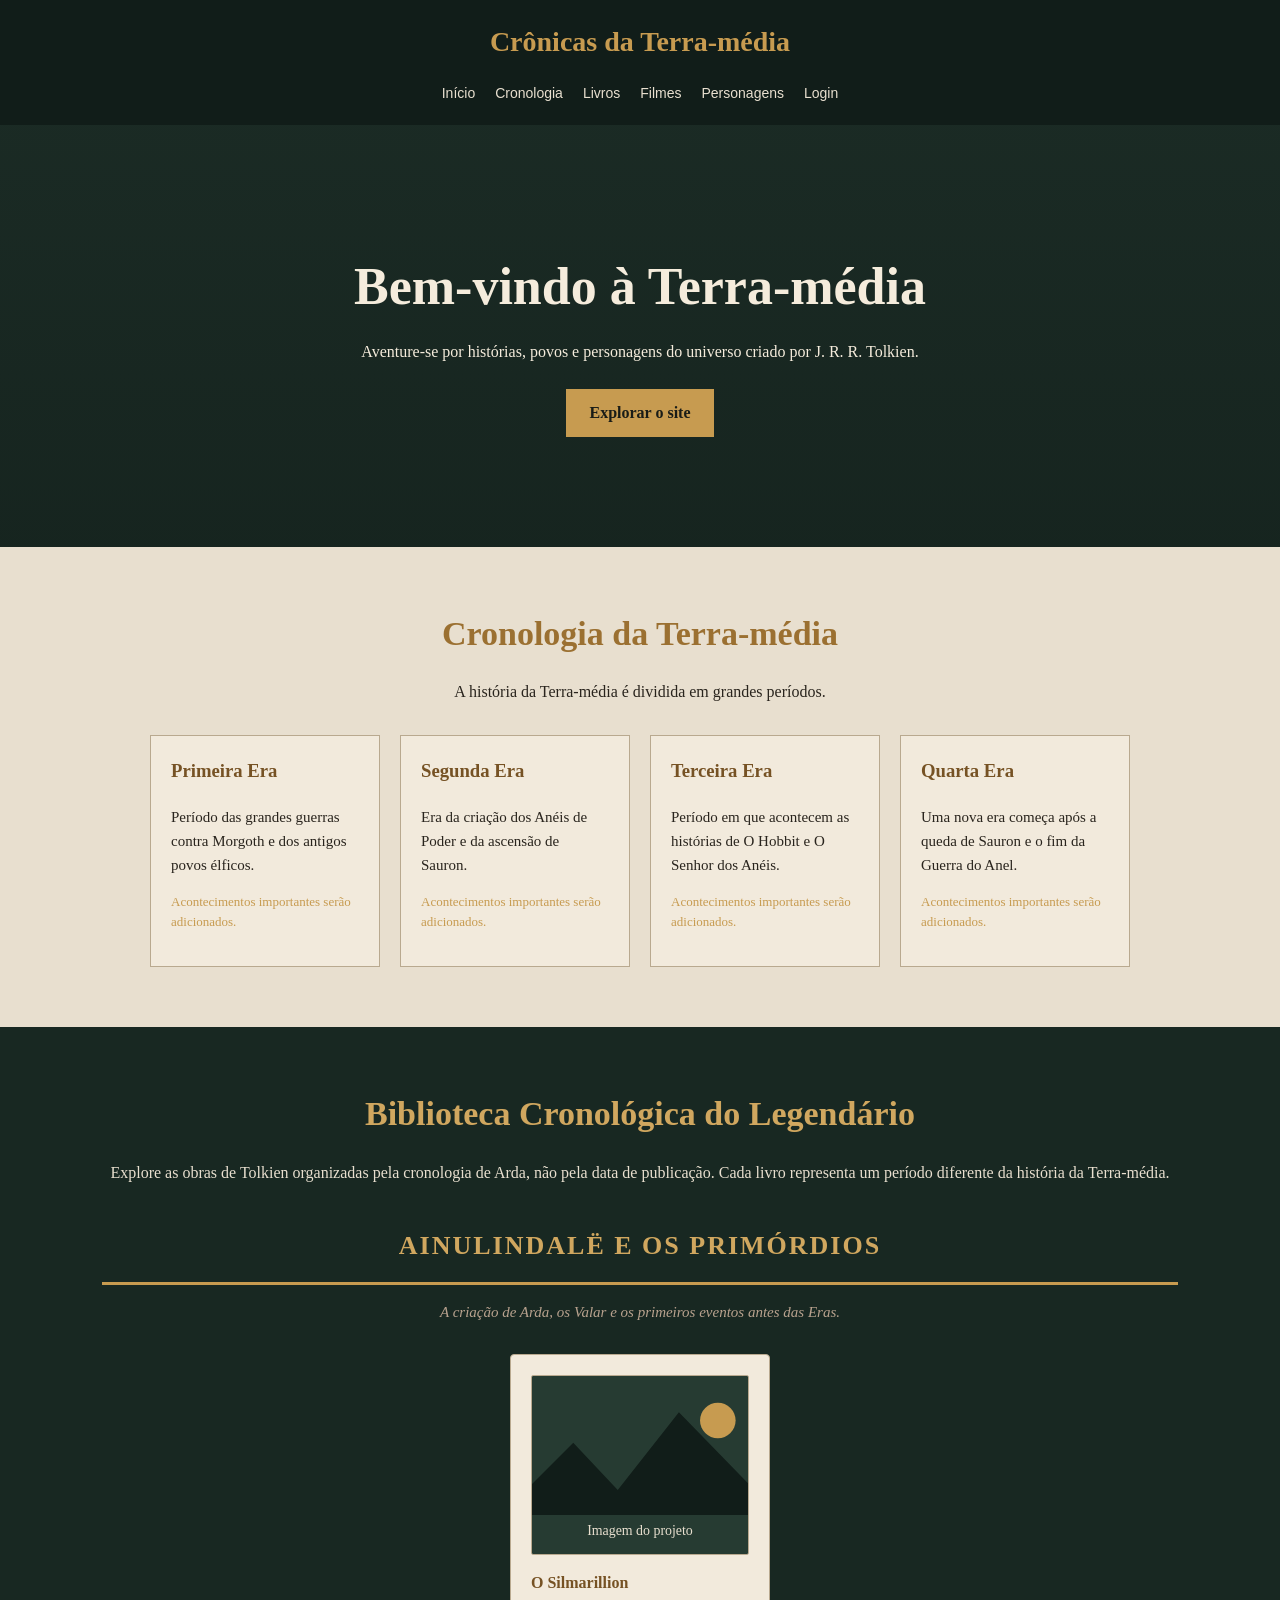
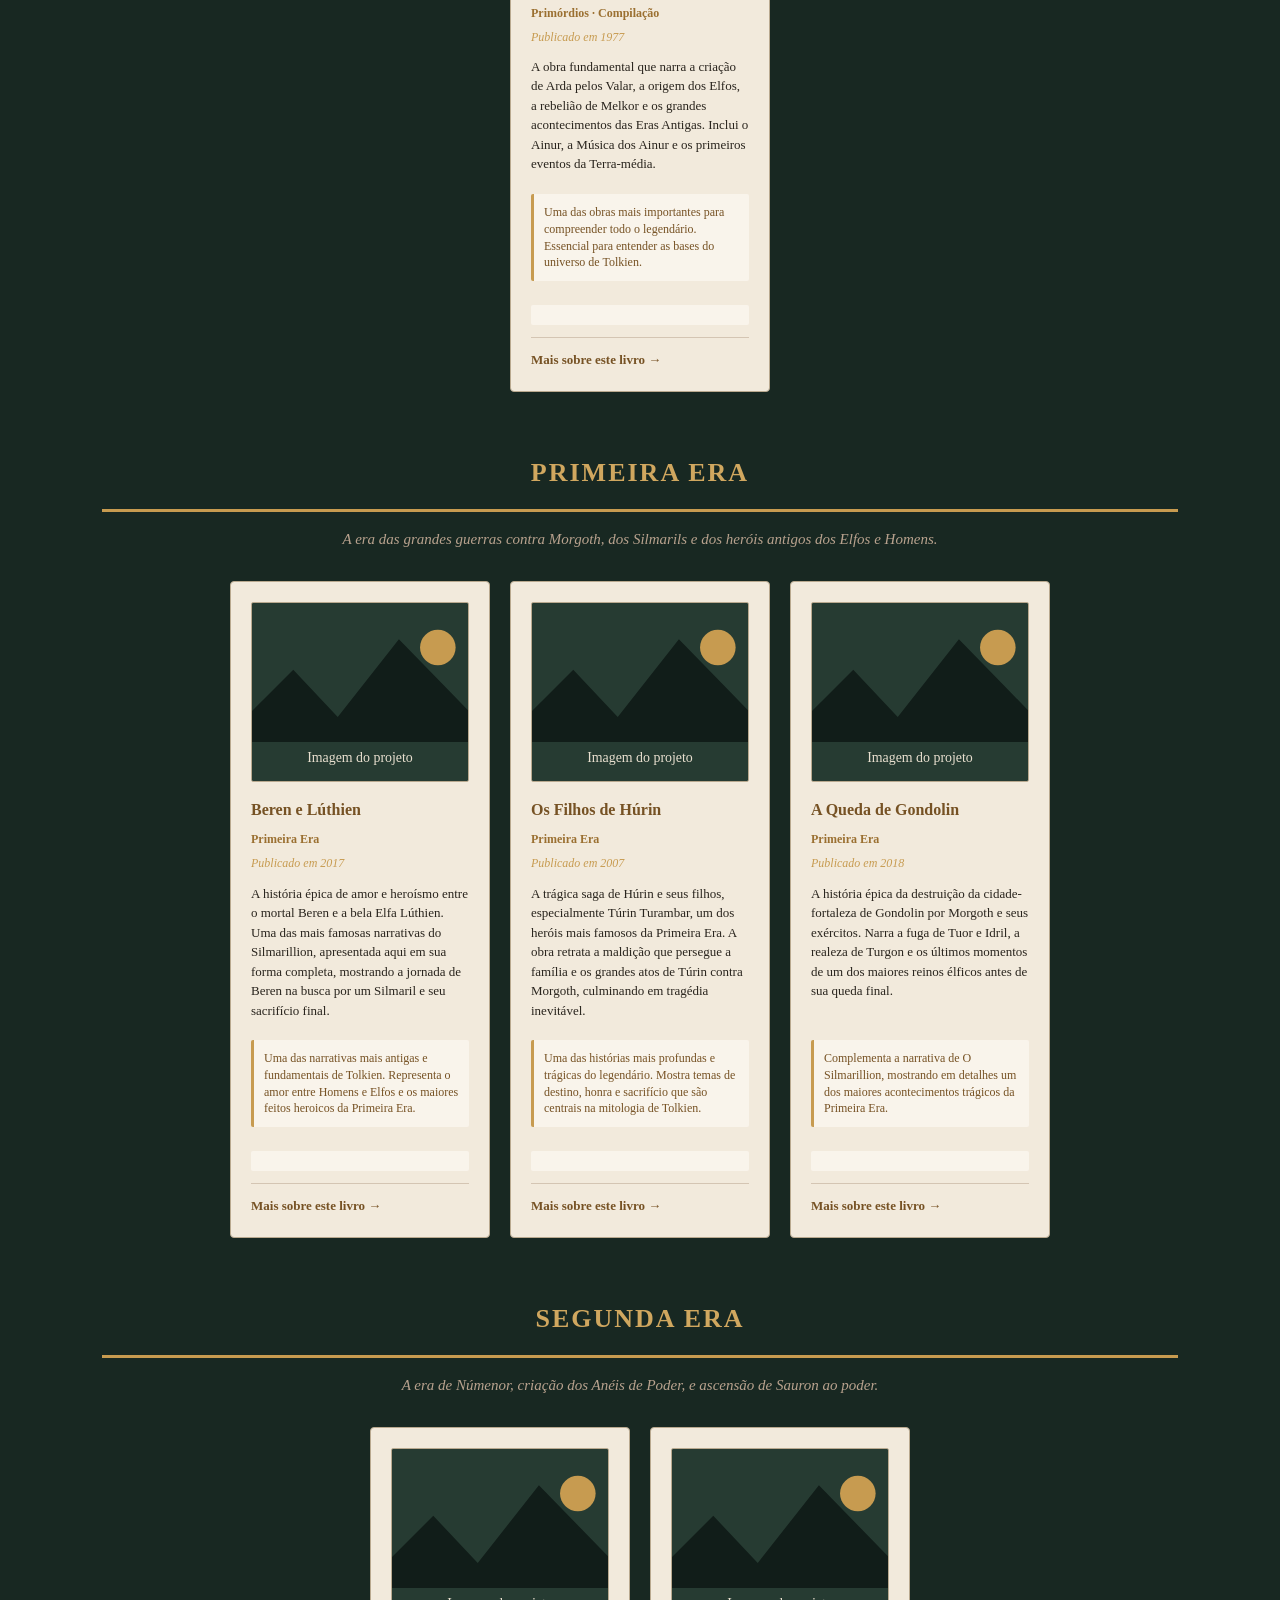
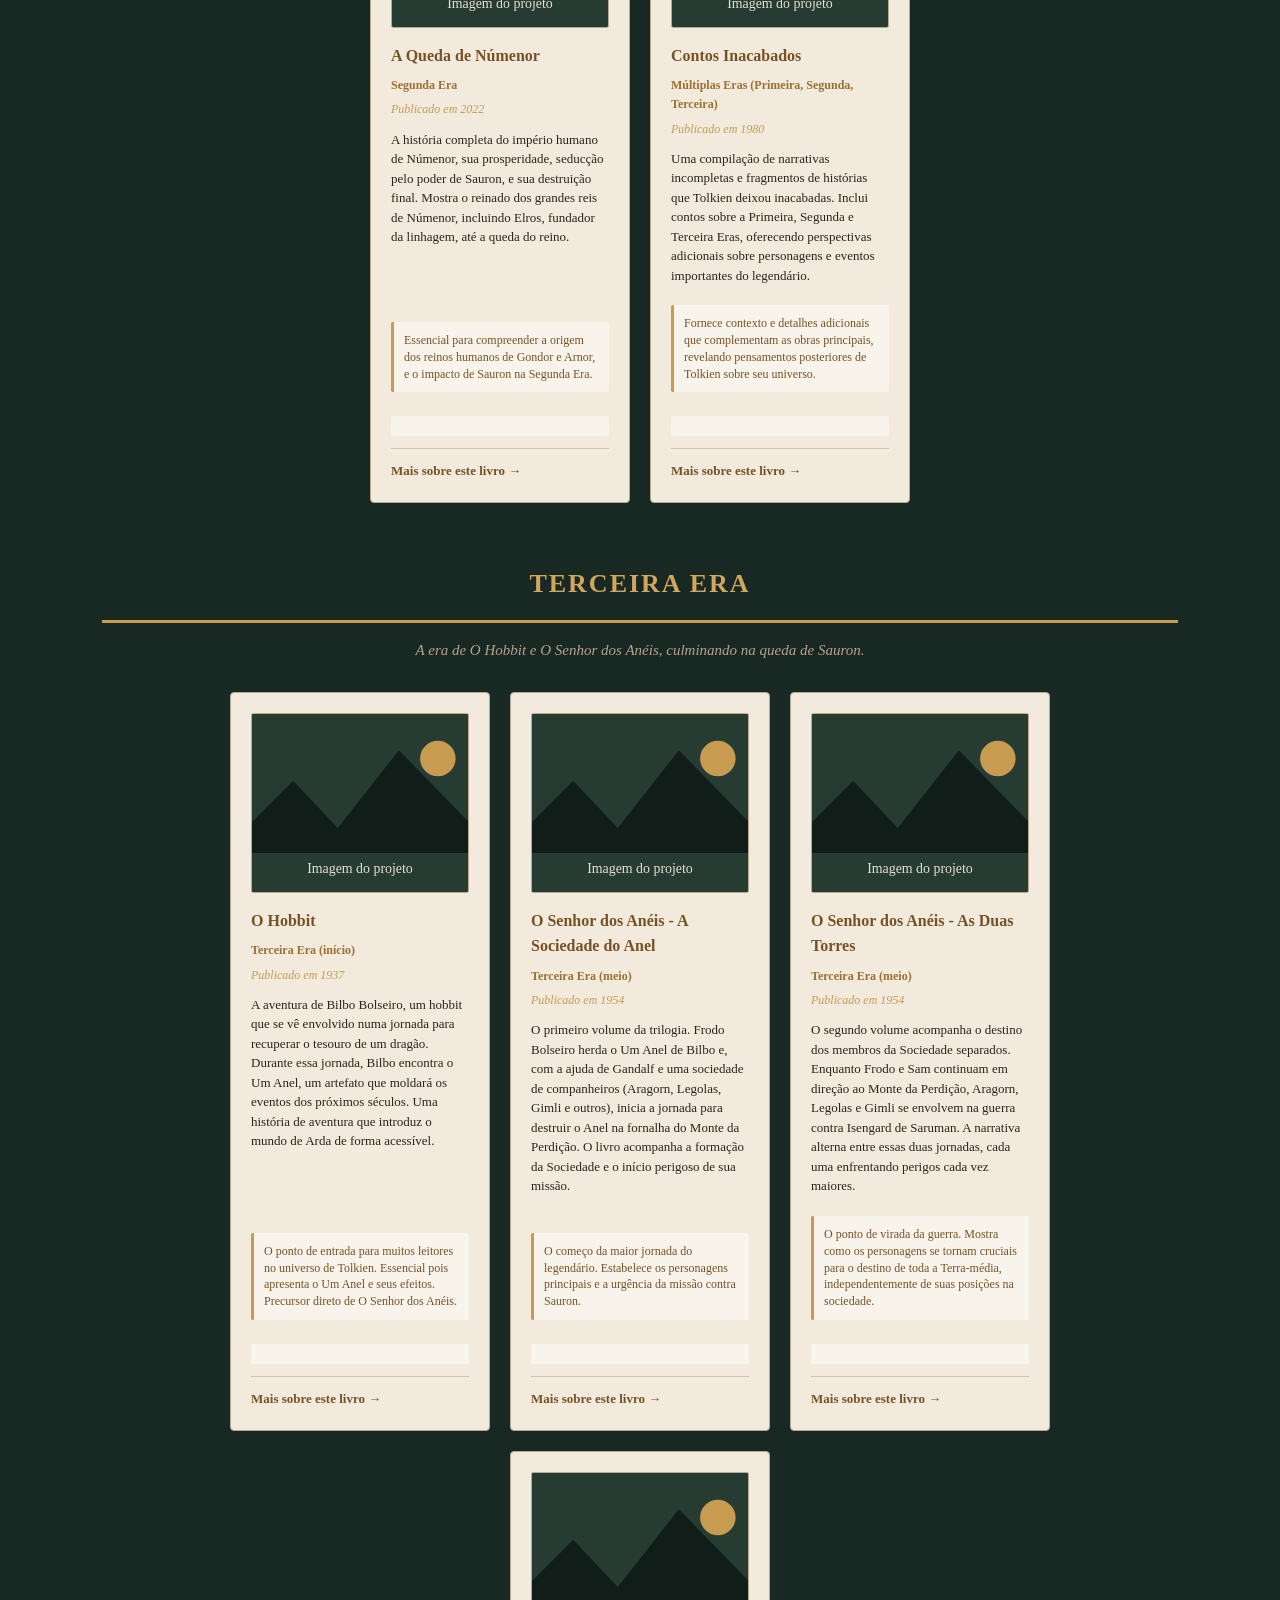
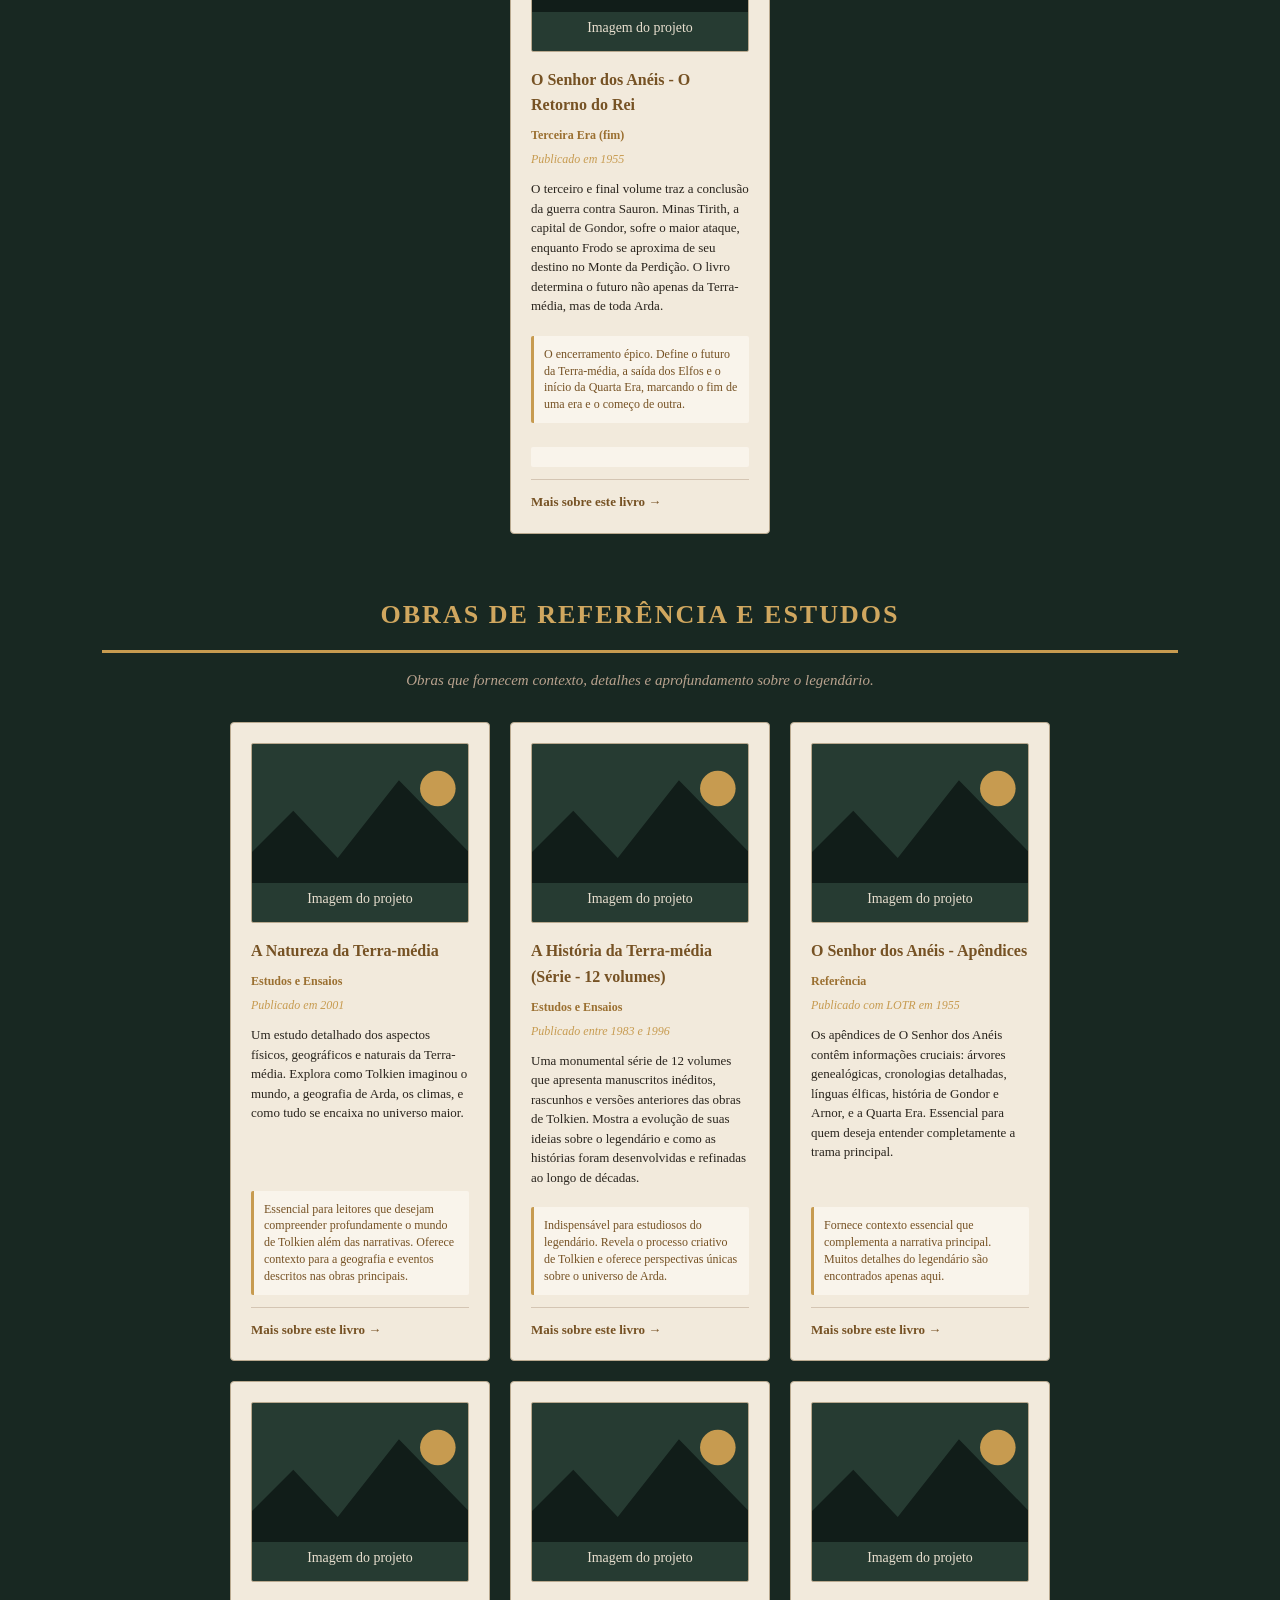
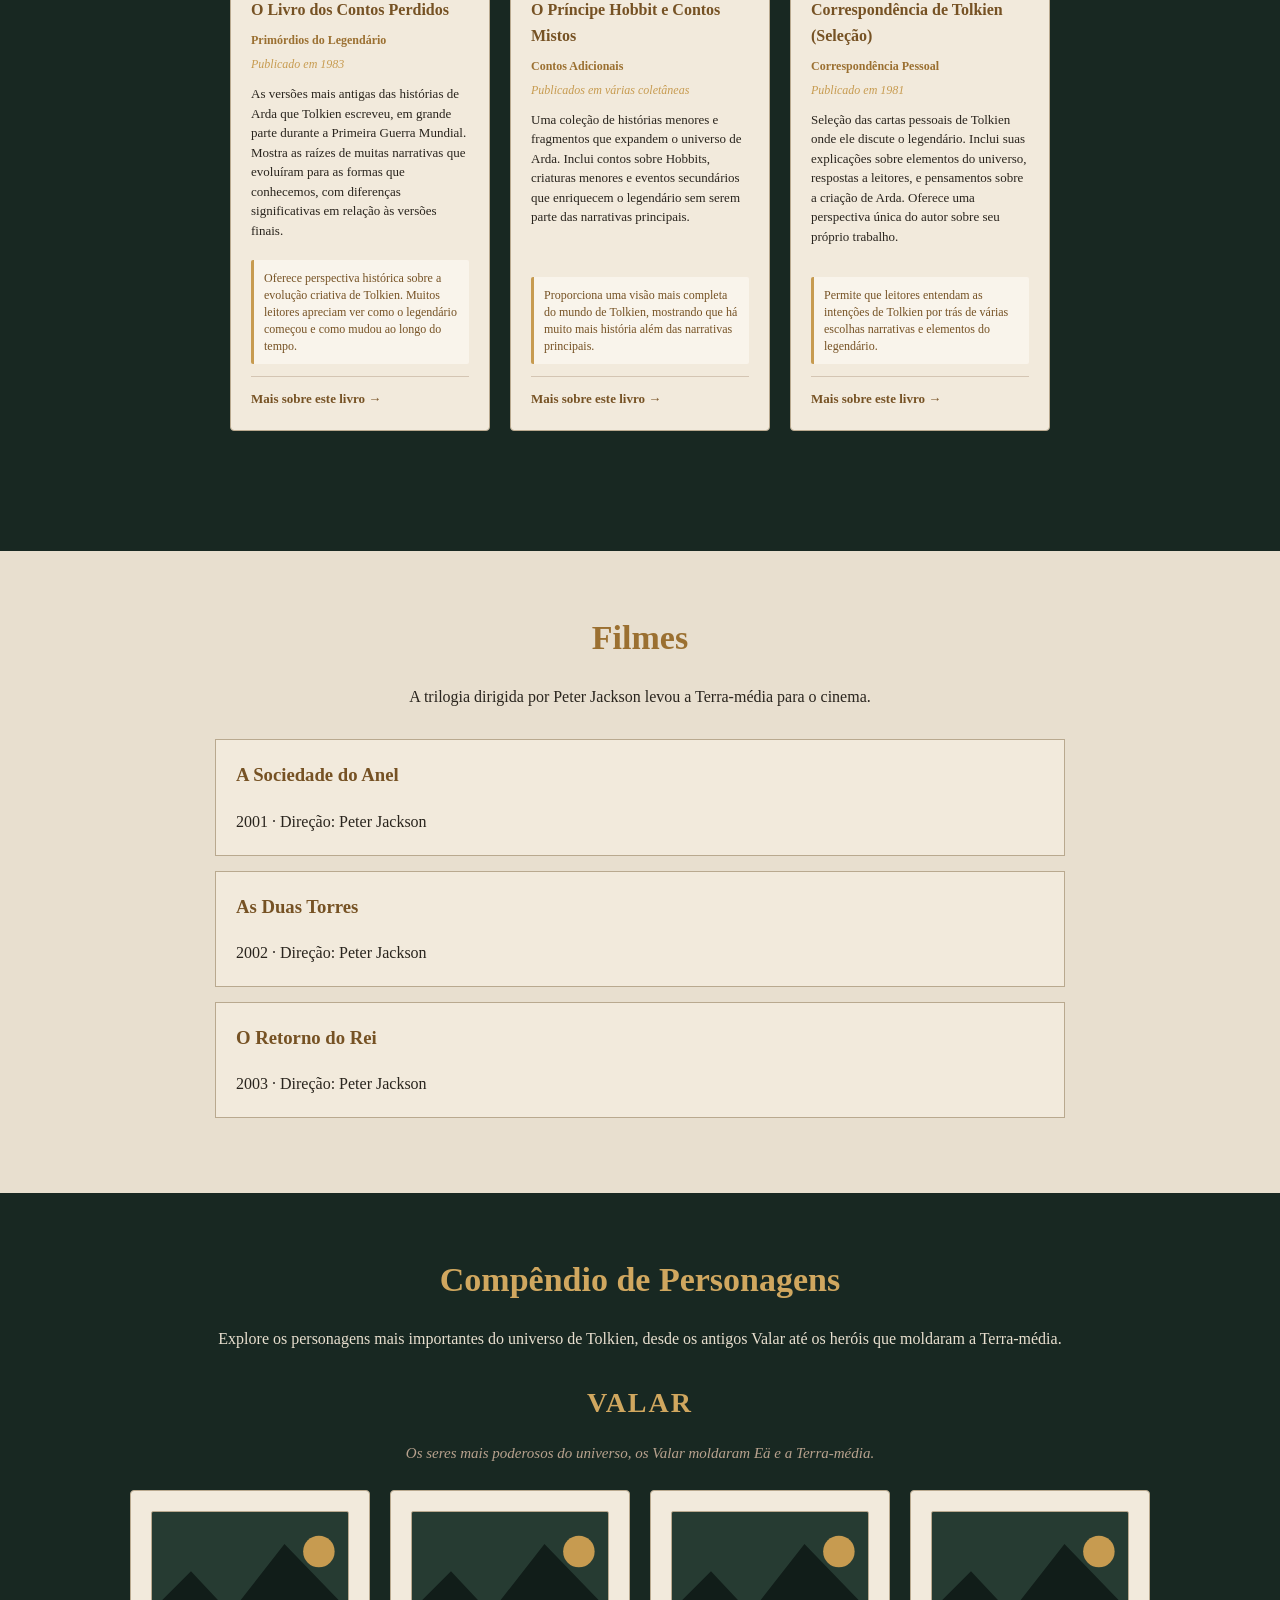
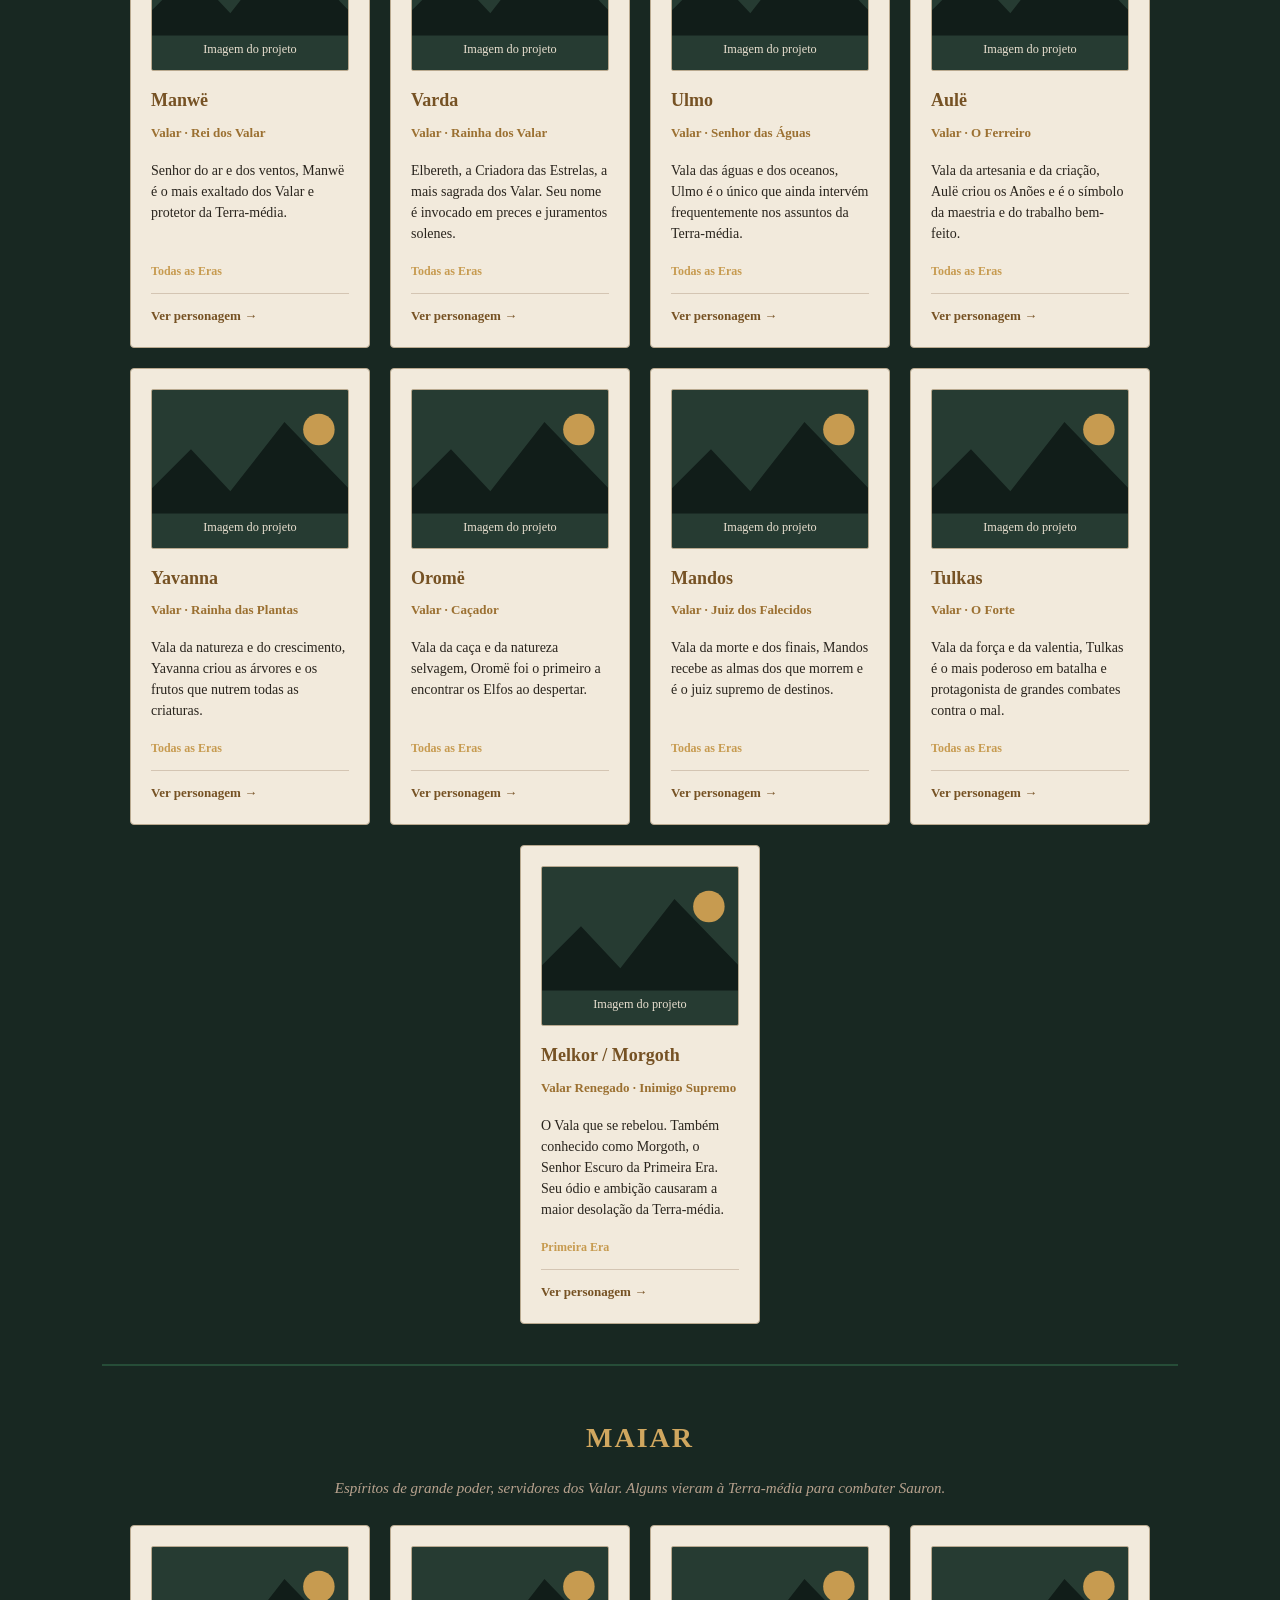
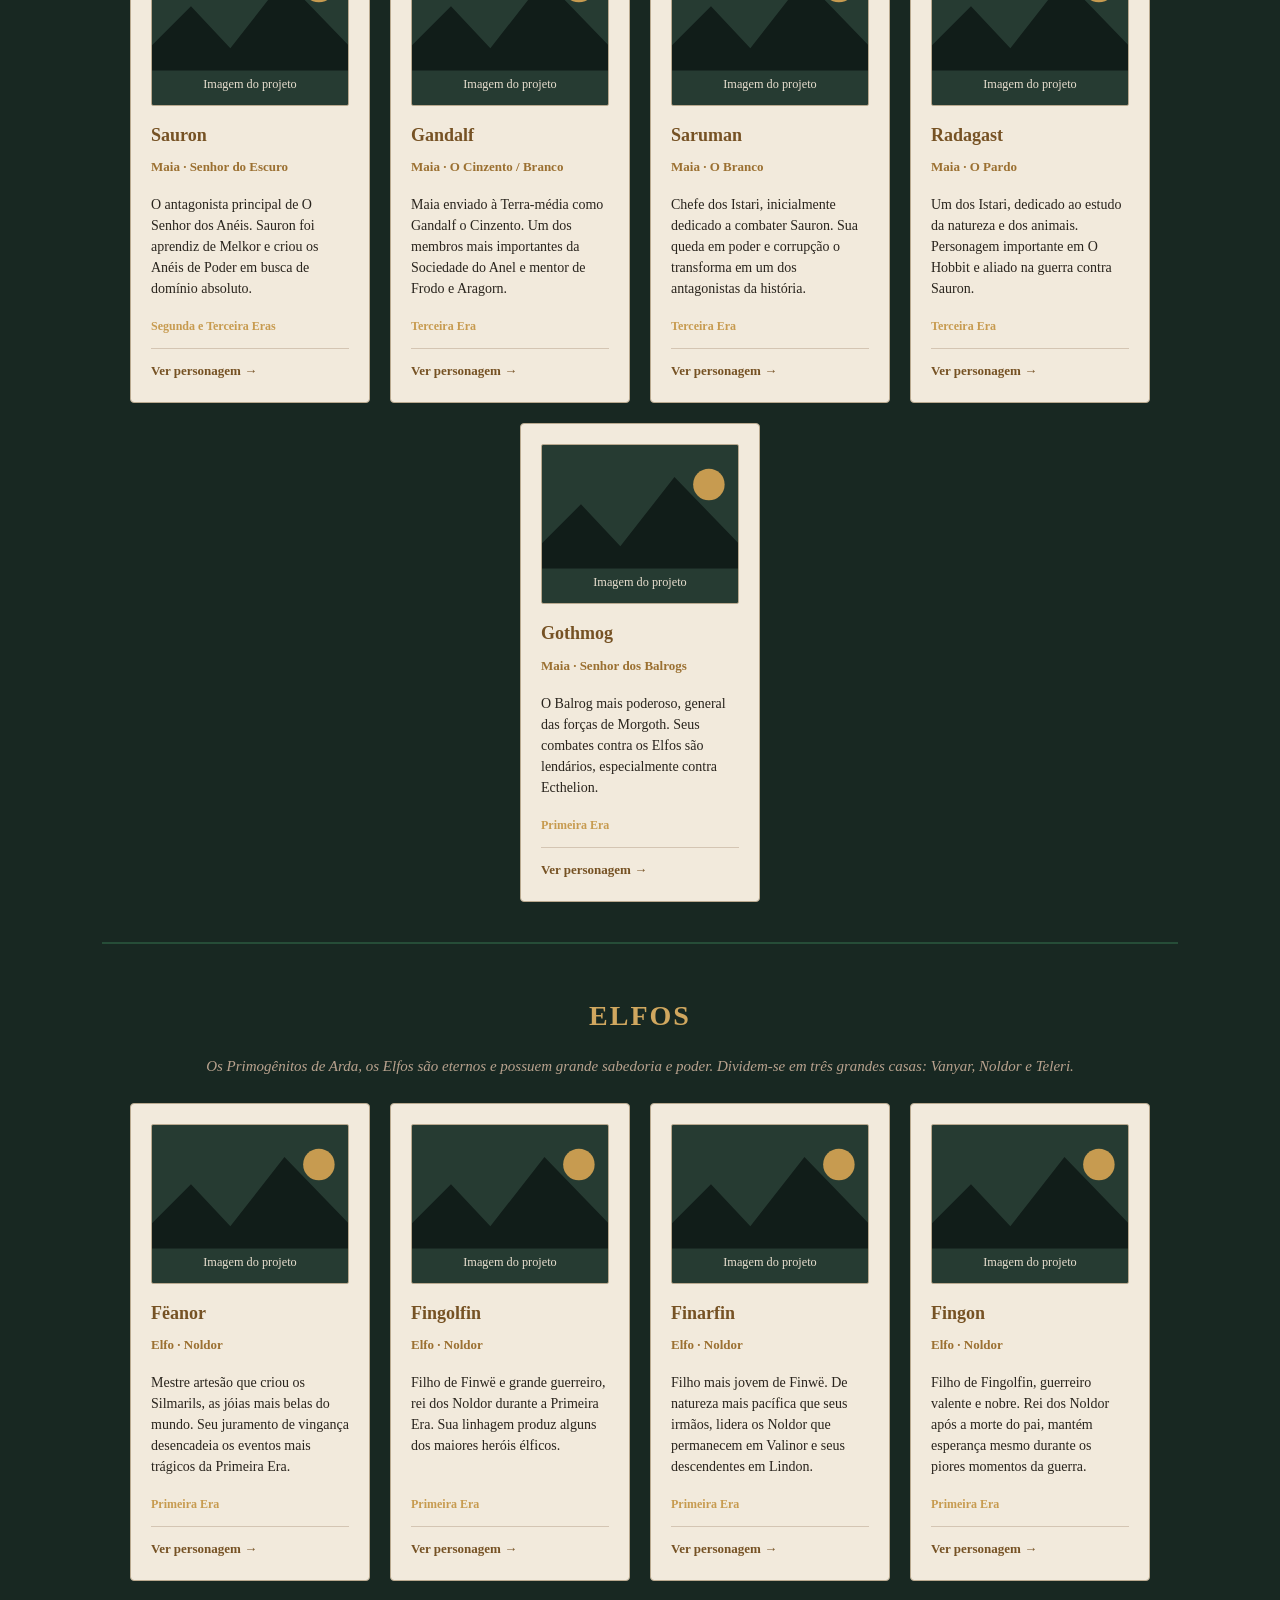
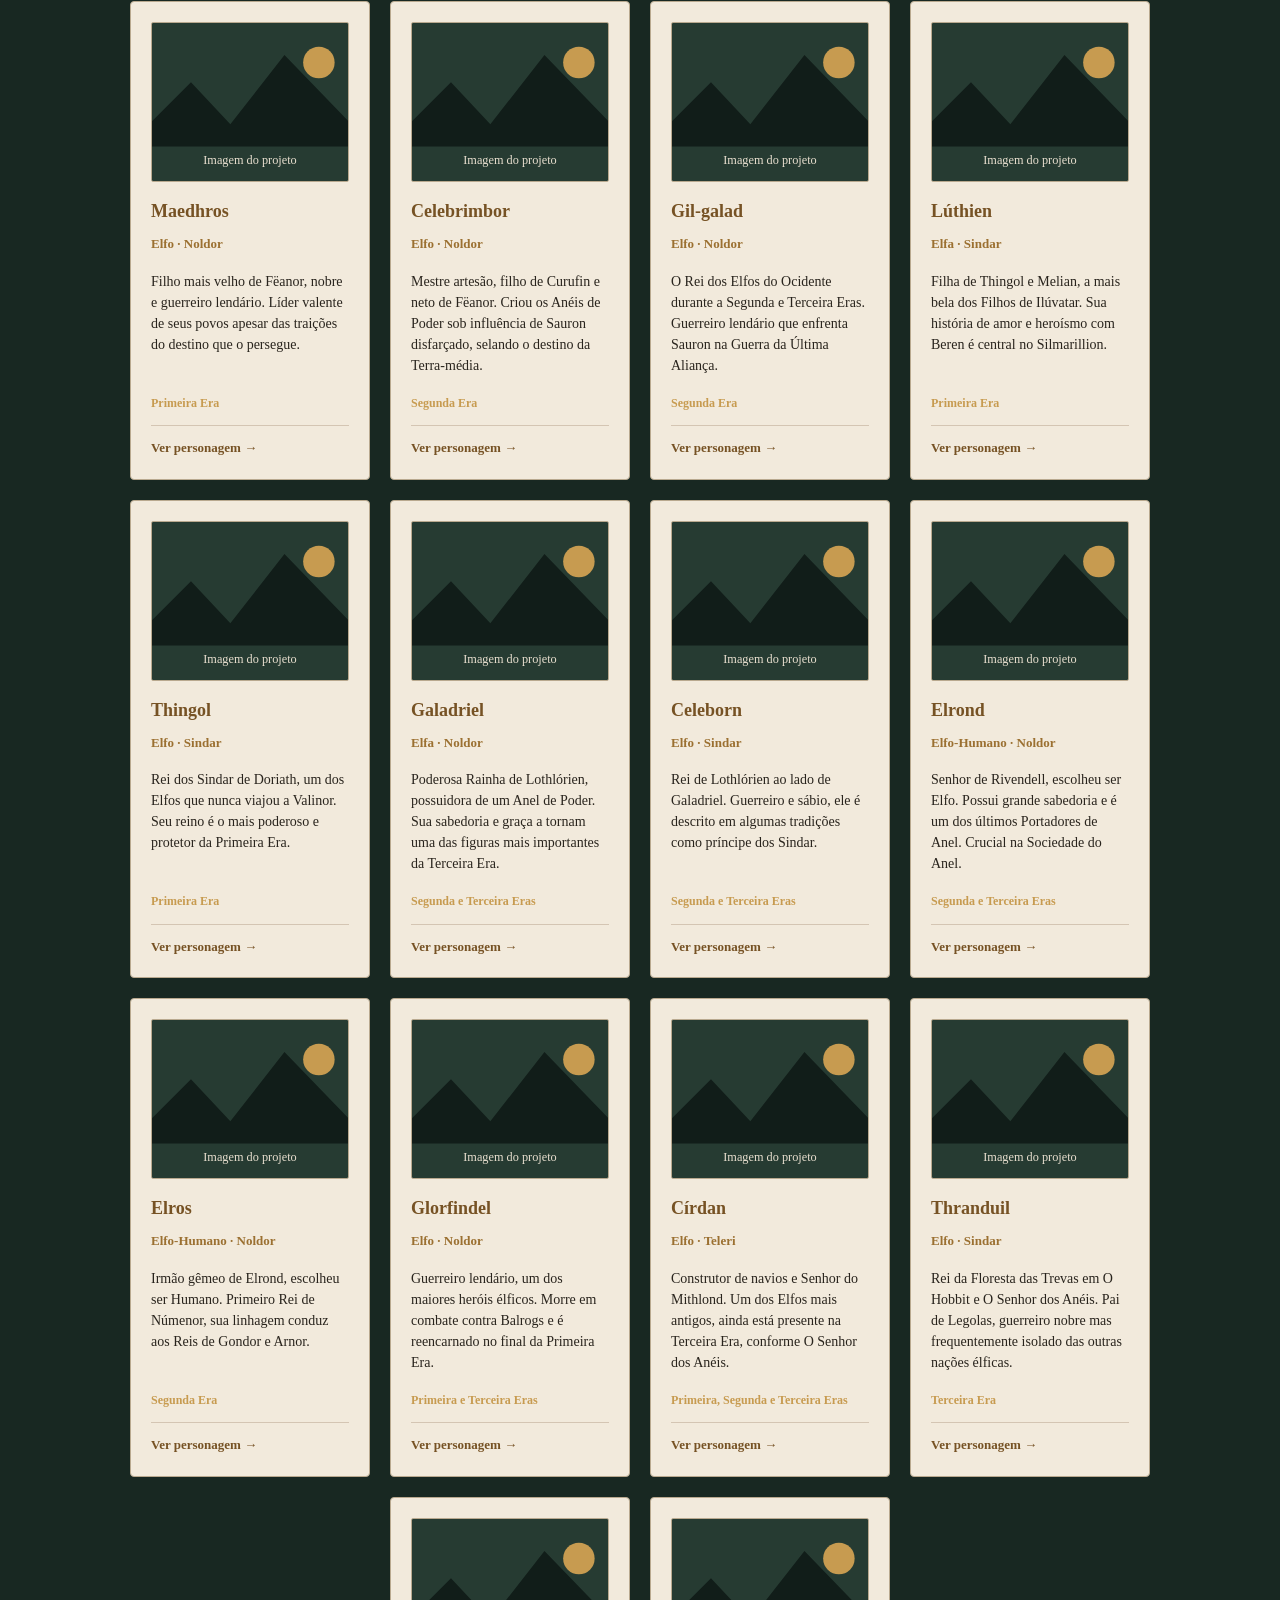
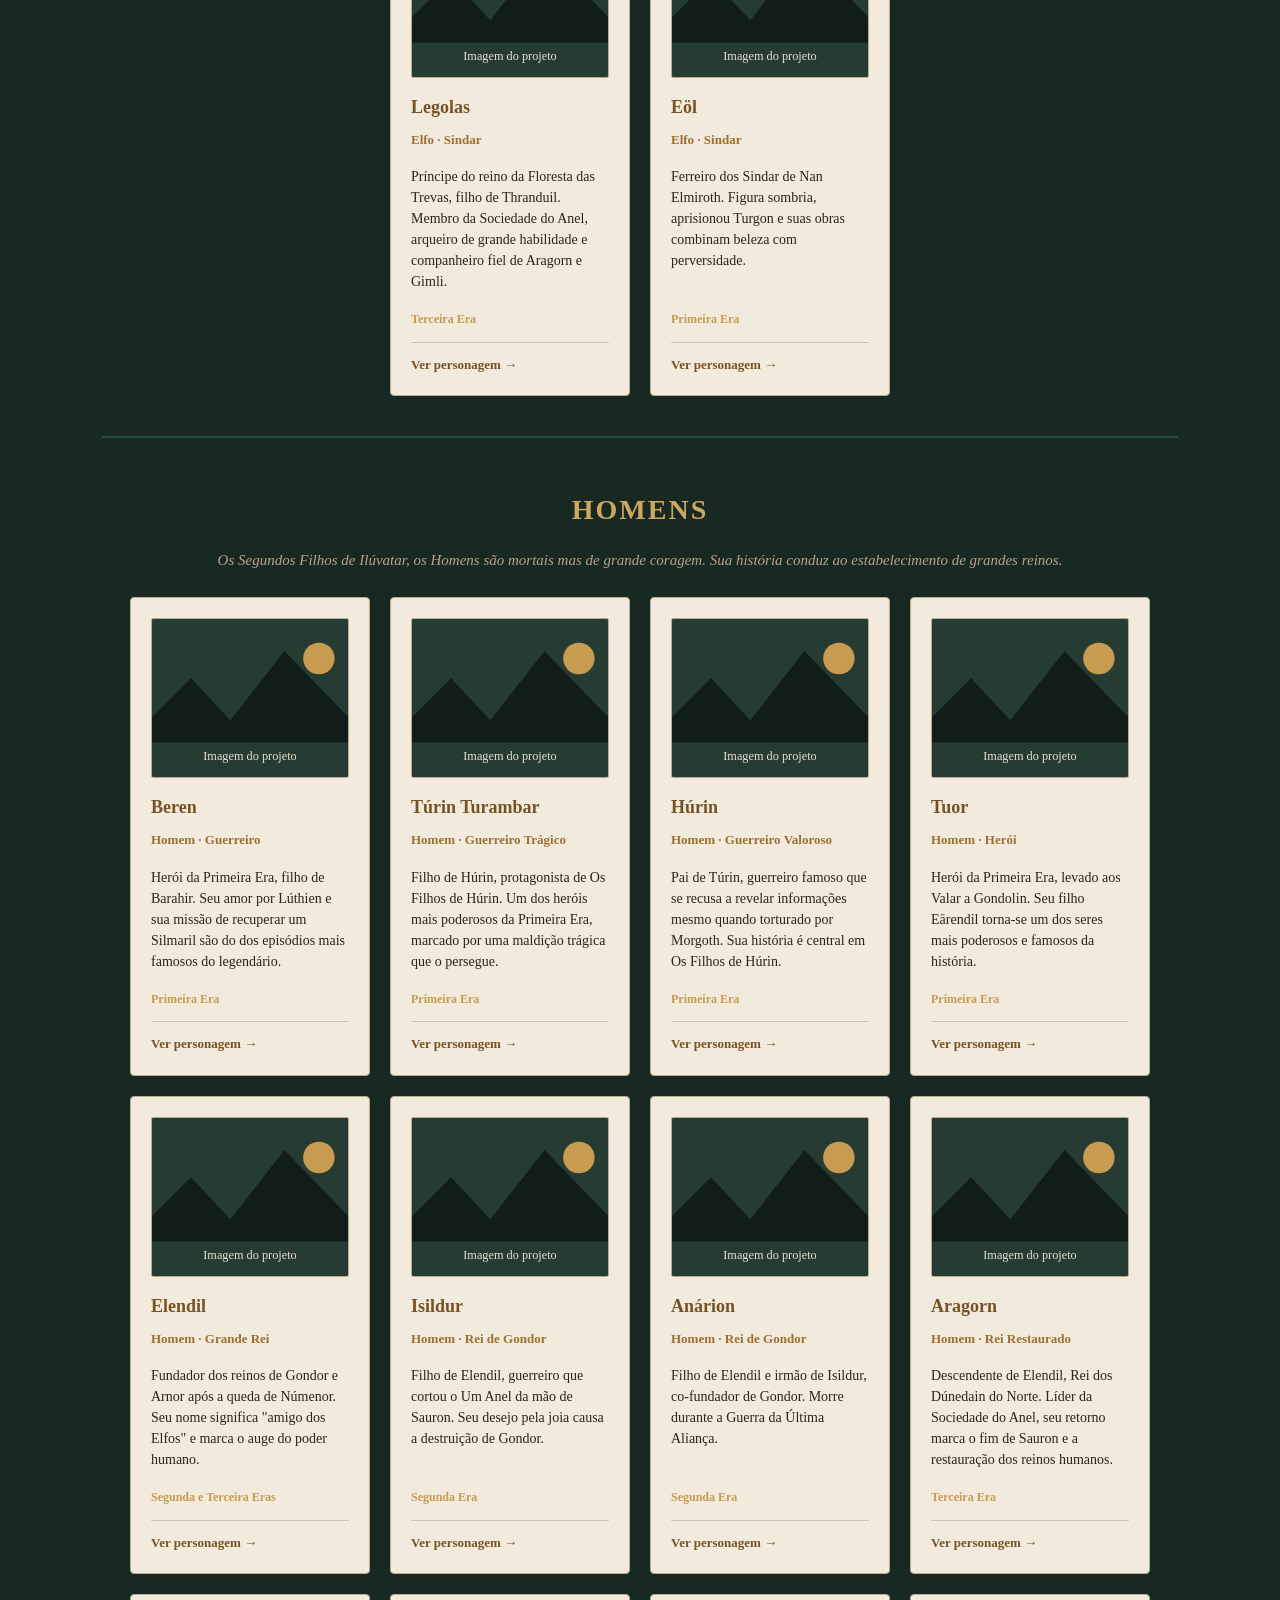
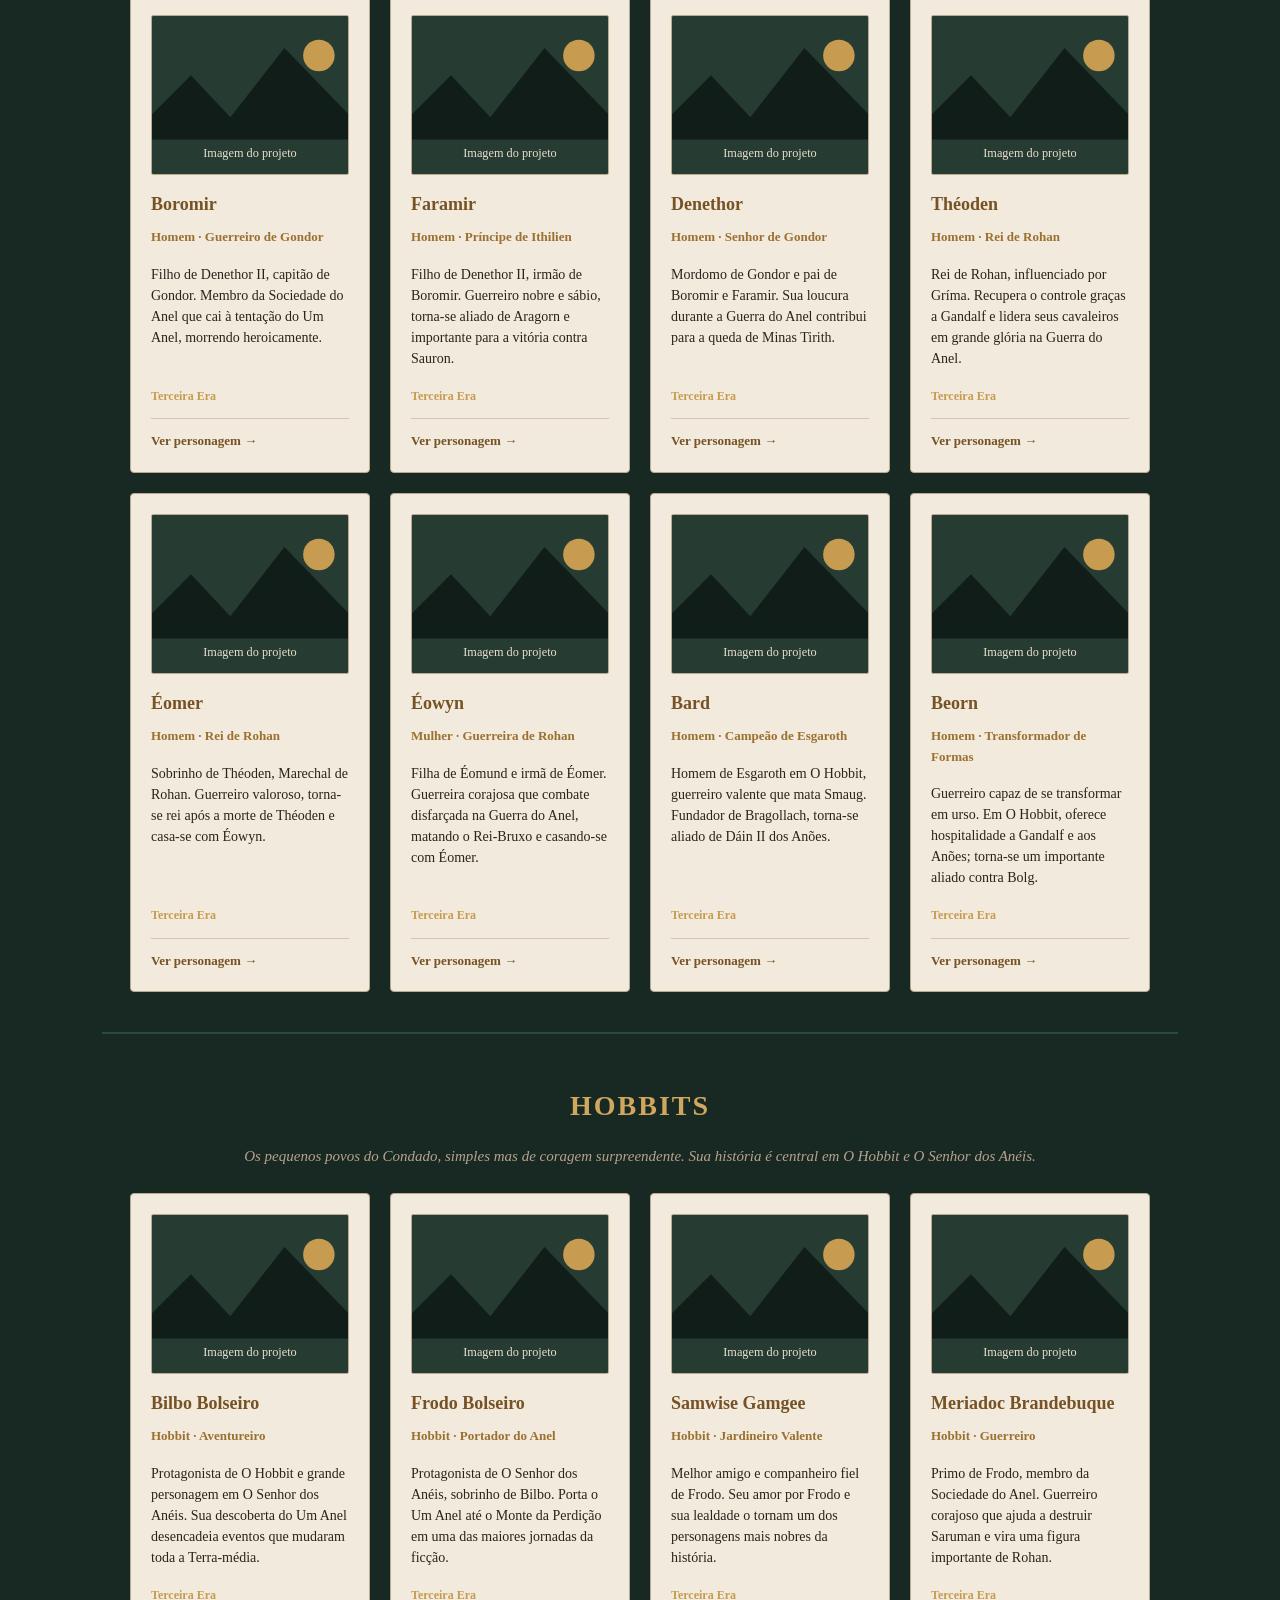
==== index-v2/index.html @ e5c61164 "first commit" ====
<!DOCTYPE html>
<html lang="pt-BR">
<head>
    <meta charset="UTF-8">
    <meta name="viewport" content="width=device-width, initial-scale=1.0">
    <title>Crônicas da Terra-média</title>
    <link rel="stylesheet" href="style.css">
</head>
<body>
    <header class="cabecalho">
        <p class="nome-site">Crônicas da Terra-média</p>
        <nav>
            <a href="#inicio">Início</a>
            <a href="#cronologia">Cronologia</a>
            <a href="#livros">Livros</a>
            <a href="#filmes">Filmes</a>
            <a href="#personagens">Personagens</a>
            <a href="#login">Login</a>
        </nav>
    </header>

    <main>
        <section id="inicio" class="banner">
            
            <h1>Bem-vindo à Terra-média</h1>
            <p>Aventure-se por histórias, povos e personagens do universo criado por J. R. R. Tolkien.</p>
            <a class="botao" href="#cronologia">Explorar o site</a>
        </section>

        <section id="cronologia" class="secao">
            <h2>Cronologia da Terra-média</h2>
            <p class="introducao">A história da Terra-média é dividida em grandes períodos.</p>
            <section class="grade">
                <article class="item"><h3>Primeira Era</h3><p>Período das grandes guerras contra Morgoth e dos antigos povos élficos.</p><p class="futuro">Acontecimentos importantes serão adicionados.</p></article>
                <article class="item"><h3>Segunda Era</h3><p>Era da criação dos Anéis de Poder e da ascensão de Sauron.</p><p class="futuro">Acontecimentos importantes serão adicionados.</p></article>
                <article class="item"><h3>Terceira Era</h3><p>Período em que acontecem as histórias de O Hobbit e O Senhor dos Anéis.</p><p class="futuro">Acontecimentos importantes serão adicionados.</p></article>
                <article class="item"><h3>Quarta Era</h3><p>Uma nova era começa após a queda de Sauron e o fim da Guerra do Anel.</p><p class="futuro">Acontecimentos importantes serão adicionados.</p></article>
            </section>
        </section>

        <section id="livros" class="secao escura">
            <h2>Biblioteca Cronológica do Legendário</h2>
            <p class="introducao">Explore as obras de Tolkien organizadas pela cronologia de Arda, não pela data de publicação. Cada livro representa um período diferente da história da Terra-média.</p>

            <!-- AINULINDALË E OS PRIMÓRDIOS -->
            <div class="era-livros">
                <h3 class="titulo-era">AINULINDALË E OS PRIMÓRDIOS</h3>
                <p class="descricao-era">A criação de Arda, os Valar e os primeiros eventos antes das Eras.</p>
                <section class="grade">
                    <article class="card-livro">
                        <img src="imagens/capa-placeholder.svg" alt="Capa de O Silmarillion">
                        <h4>O Silmarillion</h4>
                        <p class="era-livro">Primórdios · Compilação</p>
                        <p class="ano-publicacao">Publicado em 1977</p>
                        <p class="descricao-livro">A obra fundamental que narra a criação de Arda pelos Valar, a origem dos Elfos, a rebelião de Melkor e os grandes acontecimentos das Eras Antigas. Inclui o Ainur, a Música dos Ainur e os primeiros eventos da Terra-média.</p>
                        <p class="importancia">Uma das obras mais importantes para compreender todo o legendário. Essencial para entender as bases do universo de Tolkien.</p>
                        <div class="personagens-livro" data-livro="silmarillion">
                            <!-- Será populado com links para personagens relacionados -->
                        </div>
                        <a href="livros/silmarillion.html" class="link-livro">Mais sobre este livro →</a>
                    </article>
                </section>
            </div>

            <!-- PRIMEIRA ERA -->
            <div class="era-livros">
                <h3 class="titulo-era">PRIMEIRA ERA</h3>
                <p class="descricao-era">A era das grandes guerras contra Morgoth, dos Silmarils e dos heróis antigos dos Elfos e Homens.</p>
                <section class="grade">
                    <article class="card-livro">
                        <img src="imagens/capa-placeholder.svg" alt="Capa de Beren e Lúthien">
                        <h4>Beren e Lúthien</h4>
                        <p class="era-livro">Primeira Era</p>
                        <p class="ano-publicacao">Publicado em 2017</p>
                        <p class="descricao-livro">A história épica de amor e heroísmo entre o mortal Beren e a bela Elfa Lúthien. Uma das mais famosas narrativas do Silmarillion, apresentada aqui em sua forma completa, mostrando a jornada de Beren na busca por um Silmaril e seu sacrifício final.</p>
                        <p class="importancia">Uma das narrativas mais antigas e fundamentais de Tolkien. Representa o amor entre Homens e Elfos e os maiores feitos heroicos da Primeira Era.</p>
                        <div class="personagens-livro" data-livro="beren-luthien">
                            <!-- Será populado com links para personagens relacionados -->
                        </div>
                        <a href="livros/beren-luthien.html" class="link-livro">Mais sobre este livro →</a>
                    </article>

                    <article class="card-livro">
                        <img src="imagens/capa-placeholder.svg" alt="Capa de Os Filhos de Húrin">
                        <h4>Os Filhos de Húrin</h4>
                        <p class="era-livro">Primeira Era</p>
                        <p class="ano-publicacao">Publicado em 2007</p>
                        <p class="descricao-livro">A trágica saga de Húrin e seus filhos, especialmente Túrin Turambar, um dos heróis mais famosos da Primeira Era. A obra retrata a maldição que persegue a família e os grandes atos de Túrin contra Morgoth, culminando em tragédia inevitável.</p>
                        <p class="importancia">Uma das histórias mais profundas e trágicas do legendário. Mostra temas de destino, honra e sacrifício que são centrais na mitologia de Tolkien.</p>
                        <div class="personagens-livro" data-livro="filhos-hurin">
                            <!-- Será populado com links para personagens relacionados -->
                        </div>
                        <a href="livros/filhos-hurin.html" class="link-livro">Mais sobre este livro →</a>
                    </article>

                    <article class="card-livro">
                        <img src="imagens/capa-placeholder.svg" alt="Capa de A Queda de Gondolin">
                        <h4>A Queda de Gondolin</h4>
                        <p class="era-livro">Primeira Era</p>
                        <p class="ano-publicacao">Publicado em 2018</p>
                        <p class="descricao-livro">A história épica da destruição da cidade-fortaleza de Gondolin por Morgoth e seus exércitos. Narra a fuga de Tuor e Idril, a realeza de Turgon e os últimos momentos de um dos maiores reinos élficos antes de sua queda final.</p>
                        <p class="importancia">Complementa a narrativa de O Silmarillion, mostrando em detalhes um dos maiores acontecimentos trágicos da Primeira Era.</p>
                        <div class="personagens-livro" data-livro="queda-gondolin">
                            <!-- Será populado com links para personagens relacionados -->
                        </div>
                        <a href="livros/queda-gondolin.html" class="link-livro">Mais sobre este livro →</a>
                    </article>
                </section>
            </div>

            <!-- SEGUNDA ERA -->
            <div class="era-livros">
                <h3 class="titulo-era">SEGUNDA ERA</h3>
                <p class="descricao-era">A era de Númenor, criação dos Anéis de Poder, e ascensão de Sauron ao poder.</p>
                <section class="grade">
                    <article class="card-livro">
                        <img src="imagens/capa-placeholder.svg" alt="Capa de A Queda de Númenor">
                        <h4>A Queda de Númenor</h4>
                        <p class="era-livro">Segunda Era</p>
                        <p class="ano-publicacao">Publicado em 2022</p>
                        <p class="descricao-livro">A história completa do império humano de Númenor, sua prosperidade, seducção pelo poder de Sauron, e sua destruição final. Mostra o reinado dos grandes reis de Númenor, incluindo Elros, fundador da linhagem, até a queda do reino.</p>
                        <p class="importancia">Essencial para compreender a origem dos reinos humanos de Gondor e Arnor, e o impacto de Sauron na Segunda Era.</p>
                        <div class="personagens-livro" data-livro="queda-numenor">
                            <!-- Será populado com links para personagens relacionados -->
                        </div>
                        <a href="livros/queda-numenor.html" class="link-livro">Mais sobre este livro →</a>
                    </article>

                    <article class="card-livro">
                        <img src="imagens/capa-placeholder.svg" alt="Capa de Contos Inacabados - Segunda Era">
                        <h4>Contos Inacabados</h4>
                        <p class="era-livro">Múltiplas Eras (Primeira, Segunda, Terceira)</p>
                        <p class="ano-publicacao">Publicado em 1980</p>
                        <p class="descricao-livro">Uma compilação de narrativas incompletas e fragmentos de histórias que Tolkien deixou inacabadas. Inclui contos sobre a Primeira, Segunda e Terceira Eras, oferecendo perspectivas adicionais sobre personagens e eventos importantes do legendário.</p>
                        <p class="importancia">Fornece contexto e detalhes adicionais que complementam as obras principais, revelando pensamentos posteriores de Tolkien sobre seu universo.</p>
                        <div class="personagens-livro" data-livro="contos-inacabados">
                            <!-- Será populado com links para personagens relacionados -->
                        </div>
                        <a href="livros/contos-inacabados.html" class="link-livro">Mais sobre este livro →</a>
                    </article>
                </section>
            </div>

            <!-- TERCEIRA ERA -->
            <div class="era-livros">
                <h3 class="titulo-era">TERCEIRA ERA</h3>
                <p class="descricao-era">A era de O Hobbit e O Senhor dos Anéis, culminando na queda de Sauron.</p>
                <section class="grade">
                    <article class="card-livro">
                        <img src="imagens/capa-placeholder.svg" alt="Capa de O Hobbit">
                        <h4>O Hobbit</h4>
                        <p class="era-livro">Terceira Era (início)</p>
                        <p class="ano-publicacao">Publicado em 1937</p>
                        <p class="descricao-livro">A aventura de Bilbo Bolseiro, um hobbit que se vê envolvido numa jornada para recuperar o tesouro de um dragão. Durante essa jornada, Bilbo encontra o Um Anel, um artefato que moldará os eventos dos próximos séculos. Uma história de aventura que introduz o mundo de Arda de forma acessível.</p>
                        <p class="importancia">O ponto de entrada para muitos leitores no universo de Tolkien. Essencial pois apresenta o Um Anel e seus efeitos. Precursor direto de O Senhor dos Anéis.</p>
                        <div class="personagens-livro" data-livro="hobbit">
                            <!-- Será populado com links para personagens relacionados -->
                        </div>
                        <a href="livros/hobbit.html" class="link-livro">Mais sobre este livro →</a>
                    </article>

                    <article class="card-livro">
                        <img src="imagens/capa-placeholder.svg" alt="Capa de A Sociedade do Anel">
                        <h4>O Senhor dos Anéis - A Sociedade do Anel</h4>
                        <p class="era-livro">Terceira Era (meio)</p>
                        <p class="ano-publicacao">Publicado em 1954</p>
                        <p class="descricao-livro">O primeiro volume da trilogia. Frodo Bolseiro herda o Um Anel de Bilbo e, com a ajuda de Gandalf e uma sociedade de companheiros (Aragorn, Legolas, Gimli e outros), inicia a jornada para destruir o Anel na fornalha do Monte da Perdição. O livro acompanha a formação da Sociedade e o início perigoso de sua missão.</p>
                        <p class="importancia">O começo da maior jornada do legendário. Estabelece os personagens principais e a urgência da missão contra Sauron.</p>
                        <div class="personagens-livro" data-livro="sociedade-anel">
                            <!-- Será populado com links para personagens relacionados -->
                        </div>
                        <a href="livros/sociedade-anel.html" class="link-livro">Mais sobre este livro →</a>
                    </article>

                    <article class="card-livro">
                        <img src="imagens/capa-placeholder.svg" alt="Capa de As Duas Torres">
                        <h4>O Senhor dos Anéis - As Duas Torres</h4>
                        <p class="era-livro">Terceira Era (meio)</p>
                        <p class="ano-publicacao">Publicado em 1954</p>
                        <p class="descricao-livro">O segundo volume acompanha o destino dos membros da Sociedade separados. Enquanto Frodo e Sam continuam em direção ao Monte da Perdição, Aragorn, Legolas e Gimli se envolvem na guerra contra Isengard de Saruman. A narrativa alterna entre essas duas jornadas, cada uma enfrentando perigos cada vez maiores.</p>
                        <p class="importancia">O ponto de virada da guerra. Mostra como os personagens se tornam cruciais para o destino de toda a Terra-média, independentemente de suas posições na sociedade.</p>
                        <div class="personagens-livro" data-livro="duas-torres">
                            <!-- Será populado com links para personagens relacionados -->
                        </div>
                        <a href="livros/duas-torres.html" class="link-livro">Mais sobre este livro →</a>
                    </article>

                    <article class="card-livro">
                        <img src="imagens/capa-placeholder.svg" alt="Capa de O Retorno do Rei">
                        <h4>O Senhor dos Anéis - O Retorno do Rei</h4>
                        <p class="era-livro">Terceira Era (fim)</p>
                        <p class="ano-publicacao">Publicado em 1955</p>
                        <p class="descricao-livro">O terceiro e final volume traz a conclusão da guerra contra Sauron. Minas Tirith, a capital de Gondor, sofre o maior ataque, enquanto Frodo se aproxima de seu destino no Monte da Perdição. O livro determina o futuro não apenas da Terra-média, mas de toda Arda.</p>
                        <p class="importancia">O encerramento épico. Define o futuro da Terra-média, a saída dos Elfos e o início da Quarta Era, marcando o fim de uma era e o começo de outra.</p>
                        <div class="personagens-livro" data-livro="retorno-rei">
                            <!-- Será populado com links para personagens relacionados -->
                        </div>
                        <a href="livros/retorno-rei.html" class="link-livro">Mais sobre este livro →</a>
                    </article>
                </section>
            </div>

            <!-- OBRAS DE REFERÊNCIA E ESTUDOS -->
            <div class="era-livros">
                <h3 class="titulo-era">OBRAS DE REFERÊNCIA E ESTUDOS</h3>
                <p class="descricao-era">Obras que fornecem contexto, detalhes e aprofundamento sobre o legendário.</p>
                <section class="grade">
                    <article class="card-livro">
                        <img src="imagens/capa-placeholder.svg" alt="Capa de A Natureza da Terra-média">
                        <h4>A Natureza da Terra-média</h4>
                        <p class="era-livro">Estudos e Ensaios</p>
                        <p class="ano-publicacao">Publicado em 2001</p>
                        <p class="descricao-livro">Um estudo detalhado dos aspectos físicos, geográficos e naturais da Terra-média. Explora como Tolkien imaginou o mundo, a geografia de Arda, os climas, e como tudo se encaixa no universo maior.</p>
                        <p class="importancia">Essencial para leitores que desejam compreender profundamente o mundo de Tolkien além das narrativas. Oferece contexto para a geografia e eventos descritos nas obras principais.</p>
                        <a href="livros/natureza-terra-media.html" class="link-livro">Mais sobre este livro →</a>
                    </article>

                    <article class="card-livro">
                        <img src="imagens/capa-placeholder.svg" alt="Capa de A História da Terra-média">
                        <h4>A História da Terra-média (Série - 12 volumes)</h4>
                        <p class="era-livro">Estudos e Ensaios</p>
                        <p class="ano-publicacao">Publicado entre 1983 e 1996</p>
                        <p class="descricao-livro">Uma monumental série de 12 volumes que apresenta manuscritos inéditos, rascunhos e versões anteriores das obras de Tolkien. Mostra a evolução de suas ideias sobre o legendário e como as histórias foram desenvolvidas e refinadas ao longo de décadas.</p>
                        <p class="importancia">Indispensável para estudiosos do legendário. Revela o processo criativo de Tolkien e oferece perspectivas únicas sobre o universo de Arda.</p>
                        <a href="livros/historia-terra-media.html" class="link-livro">Mais sobre este livro →</a>
                    </article>

                    <article class="card-livro">
                        <img src="imagens/capa-placeholder.svg" alt="Capa de O Senhor dos Anéis - Apêndices">
                        <h4>O Senhor dos Anéis - Apêndices</h4>
                        <p class="era-livro">Referência</p>
                        <p class="ano-publicacao">Publicado com LOTR em 1955</p>
                        <p class="descricao-livro">Os apêndices de O Senhor dos Anéis contêm informações cruciais: árvores genealógicas, cronologias detalhadas, línguas élficas, história de Gondor e Arnor, e a Quarta Era. Essencial para quem deseja entender completamente a trama principal.</p>
                        <p class="importancia">Fornece contexto essencial que complementa a narrativa principal. Muitos detalhes do legendário são encontrados apenas aqui.</p>
                        <a href="livros/apendices-lotr.html" class="link-livro">Mais sobre este livro →</a>
                    </article>

                    <article class="card-livro">
                        <img src="imagens/capa-placeholder.svg" alt="Capa de O Livro dos Contos Perdidos">
                        <h4>O Livro dos Contos Perdidos</h4>
                        <p class="era-livro">Primórdios do Legendário</p>
                        <p class="ano-publicacao">Publicado em 1983</p>
                        <p class="descricao-livro">As versões mais antigas das histórias de Arda que Tolkien escreveu, em grande parte durante a Primeira Guerra Mundial. Mostra as raízes de muitas narrativas que evoluíram para as formas que conhecemos, com diferenças significativas em relação às versões finais.</p>
                        <p class="importancia">Oferece perspectiva histórica sobre a evolução criativa de Tolkien. Muitos leitores apreciam ver como o legendário começou e como mudou ao longo do tempo.</p>
                        <a href="livros/livro-contos-perdidos.html" class="link-livro">Mais sobre este livro →</a>
                    </article>

                    <article class="card-livro">
                        <img src="imagens/capa-placeholder.svg" alt="Capa de Noções Básicas de Linguagem Élfica">
                        <h4>O Príncipe Hobbit e Contos Mistos</h4>
                        <p class="era-livro">Contos Adicionais</p>
                        <p class="ano-publicacao">Publicados em várias coletâneas</p>
                        <p class="descricao-livro">Uma coleção de histórias menores e fragmentos que expandem o universo de Arda. Inclui contos sobre Hobbits, criaturas menores e eventos secundários que enriquecem o legendário sem serem parte das narrativas principais.</p>
                        <p class="importancia">Proporciona uma visão mais completa do mundo de Tolkien, mostrando que há muito mais história além das narrativas principais.</p>
                        <a href="livros/contos-mistos.html" class="link-livro">Mais sobre este livro →</a>
                    </article>

                    <article class="card-livro">
                        <img src="imagens/capa-placeholder.svg" alt="Capa de Correspondência de Tolkien">
                        <h4>Correspondência de Tolkien (Seleção)</h4>
                        <p class="era-livro">Correspondência Pessoal</p>
                        <p class="ano-publicacao">Publicado em 1981</p>
                        <p class="descricao-livro">Seleção das cartas pessoais de Tolkien onde ele discute o legendário. Inclui suas explicações sobre elementos do universo, respostas a leitores, e pensamentos sobre a criação de Arda. Oferece uma perspectiva única do autor sobre seu próprio trabalho.</p>
                        <p class="importancia">Permite que leitores entendam as intenções de Tolkien por trás de várias escolhas narrativas e elementos do legendário.</p>
                        <a href="livros/correspondencia-tolkien.html" class="link-livro">Mais sobre este livro →</a>
                    </article>
                </section>
            </div>

        </section>

        <section id="filmes" class="secao">
            <h2>Filmes</h2>
            <p class="introducao">A trilogia dirigida por Peter Jackson levou a Terra-média para o cinema.</p>
            <section class="lista-filmes">
                <article><h3>A Sociedade do Anel</h3><p>2001 · Direção: Peter Jackson</p></article>
                <article><h3>As Duas Torres</h3><p>2002 · Direção: Peter Jackson</p></article>
                <article><h3>O Retorno do Rei</h3><p>2003 · Direção: Peter Jackson</p></article>
            </section>
        </section>

        <section id="personagens" class="secao escura">
            <h2>Compêndio de Personagens</h2>
            <p class="introducao">Explore os personagens mais importantes do universo de Tolkien, desde os antigos Valar até os heróis que moldaram a Terra-média.</p>

            <!-- VALAR -->
            <div class="categoria-personagens">
                <h3 class="titulo-categoria">VALAR</h3>
                <p class="descricao-categoria">Os seres mais poderosos do universo, os Valar moldaram Eä e a Terra-média.</p>
                <section class="grade-personagens">
                    <article class="card-personagem">
                        <div class="imagem-personagem"><img src="imagens/capa-placeholder.svg" alt="Manwë"></div>
                        <h4>Manwë</h4>
                        <p class="categoria">Valar · Rei dos Valar</p>
                        <p class="descricao">Senhor do ar e dos ventos, Manwë é o mais exaltado dos Valar e protetor da Terra-média.</p>
                        <p class="era">Todas as Eras</p>
                        <a href="personagens/manwe.html" class="link-personagem">Ver personagem →</a>
                    </article>

                    <article class="card-personagem">
                        <div class="imagem-personagem"><img src="imagens/capa-placeholder.svg" alt="Varda"></div>
                        <h4>Varda</h4>
                        <p class="categoria">Valar · Rainha dos Valar</p>
                        <p class="descricao">Elbereth, a Criadora das Estrelas, a mais sagrada dos Valar. Seu nome é invocado em preces e juramentos solenes.</p>
                        <p class="era">Todas as Eras</p>
                        <a href="personagens/varda.html" class="link-personagem">Ver personagem →</a>
                    </article>

                    <article class="card-personagem">
                        <div class="imagem-personagem"><img src="imagens/capa-placeholder.svg" alt="Ulmo"></div>
                        <h4>Ulmo</h4>
                        <p class="categoria">Valar · Senhor das Águas</p>
                        <p class="descricao">Vala das águas e dos oceanos, Ulmo é o único que ainda intervém frequentemente nos assuntos da Terra-média.</p>
                        <p class="era">Todas as Eras</p>
                        <a href="personagens/ulmo.html" class="link-personagem">Ver personagem →</a>
                    </article>

                    <article class="card-personagem">
                        <div class="imagem-personagem"><img src="imagens/capa-placeholder.svg" alt="Aulë"></div>
                        <h4>Aulë</h4>
                        <p class="categoria">Valar · O Ferreiro</p>
                        <p class="descricao">Vala da artesania e da criação, Aulë criou os Anões e é o símbolo da maestria e do trabalho bem-feito.</p>
                        <p class="era">Todas as Eras</p>
                        <a href="personagens/aule.html" class="link-personagem">Ver personagem →</a>
                    </article>

                    <article class="card-personagem">
                        <div class="imagem-personagem"><img src="imagens/capa-placeholder.svg" alt="Yavanna"></div>
                        <h4>Yavanna</h4>
                        <p class="categoria">Valar · Rainha das Plantas</p>
                        <p class="descricao">Vala da natureza e do crescimento, Yavanna criou as árvores e os frutos que nutrem todas as criaturas.</p>
                        <p class="era">Todas as Eras</p>
                        <a href="personagens/yavanna.html" class="link-personagem">Ver personagem →</a>
                    </article>

                    <article class="card-personagem">
                        <div class="imagem-personagem"><img src="imagens/capa-placeholder.svg" alt="Oromë"></div>
                        <h4>Oromë</h4>
                        <p class="categoria">Valar · Caçador</p>
                        <p class="descricao">Vala da caça e da natureza selvagem, Oromë foi o primeiro a encontrar os Elfos ao despertar.</p>
                        <p class="era">Todas as Eras</p>
                        <a href="personagens/orome.html" class="link-personagem">Ver personagem →</a>
                    </article>

                    <article class="card-personagem">
                        <div class="imagem-personagem"><img src="imagens/capa-placeholder.svg" alt="Mandos"></div>
                        <h4>Mandos</h4>
                        <p class="categoria">Valar · Juiz dos Falecidos</p>
                        <p class="descricao">Vala da morte e dos finais, Mandos recebe as almas dos que morrem e é o juiz supremo de destinos.</p>
                        <p class="era">Todas as Eras</p>
                        <a href="personagens/mandos.html" class="link-personagem">Ver personagem →</a>
                    </article>

                    <article class="card-personagem">
                        <div class="imagem-personagem"><img src="imagens/capa-placeholder.svg" alt="Tulkas"></div>
                        <h4>Tulkas</h4>
                        <p class="categoria">Valar · O Forte</p>
                        <p class="descricao">Vala da força e da valentia, Tulkas é o mais poderoso em batalha e protagonista de grandes combates contra o mal.</p>
                        <p class="era">Todas as Eras</p>
                        <a href="personagens/tulkas.html" class="link-personagem">Ver personagem →</a>
                    </article>

                    <article class="card-personagem">
                        <div class="imagem-personagem"><img src="imagens/capa-placeholder.svg" alt="Melkor / Morgoth"></div>
                        <h4>Melkor / Morgoth</h4>
                        <p class="categoria">Valar Renegado · Inimigo Supremo</p>
                        <p class="descricao">O Vala que se rebelou. Também conhecido como Morgoth, o Senhor Escuro da Primeira Era. Seu ódio e ambição causaram a maior desolação da Terra-média.</p>
                        <p class="era">Primeira Era</p>
                        <a href="personagens/morgoth.html" class="link-personagem">Ver personagem →</a>
                    </article>
                </section>
            </div>

            <!-- MAIAR -->
            <div class="categoria-personagens">
                <h3 class="titulo-categoria">MAIAR</h3>
                <p class="descricao-categoria">Espíritos de grande poder, servidores dos Valar. Alguns vieram à Terra-média para combater Sauron.</p>
                <section class="grade-personagens">
                    <article class="card-personagem">
                        <div class="imagem-personagem"><img src="imagens/capa-placeholder.svg" alt="Sauron"></div>
                        <h4>Sauron</h4>
                        <p class="categoria">Maia · Senhor do Escuro</p>
                        <p class="descricao">O antagonista principal de O Senhor dos Anéis. Sauron foi aprendiz de Melkor e criou os Anéis de Poder em busca de domínio absoluto.</p>
                        <p class="era">Segunda e Terceira Eras</p>
                        <a href="personagens/sauron.html" class="link-personagem">Ver personagem →</a>
                    </article>

                    <article class="card-personagem">
                        <div class="imagem-personagem"><img src="imagens/capa-placeholder.svg" alt="Gandalf"></div>
                        <h4>Gandalf</h4>
                        <p class="categoria">Maia · O Cinzento / Branco</p>
                        <p class="descricao">Maia enviado à Terra-média como Gandalf o Cinzento. Um dos membros mais importantes da Sociedade do Anel e mentor de Frodo e Aragorn.</p>
                        <p class="era">Terceira Era</p>
                        <a href="personagens/gandalf.html" class="link-personagem">Ver personagem →</a>
                    </article>

                    <article class="card-personagem">
                        <div class="imagem-personagem"><img src="imagens/capa-placeholder.svg" alt="Saruman"></div>
                        <h4>Saruman</h4>
                        <p class="categoria">Maia · O Branco</p>
                        <p class="descricao">Chefe dos Istari, inicialmente dedicado a combater Sauron. Sua queda em poder e corrupção o transforma em um dos antagonistas da história.</p>
                        <p class="era">Terceira Era</p>
                        <a href="personagens/saruman.html" class="link-personagem">Ver personagem →</a>
                    </article>

                    <article class="card-personagem">
                        <div class="imagem-personagem"><img src="imagens/capa-placeholder.svg" alt="Radagast"></div>
                        <h4>Radagast</h4>
                        <p class="categoria">Maia · O Pardo</p>
                        <p class="descricao">Um dos Istari, dedicado ao estudo da natureza e dos animais. Personagem importante em O Hobbit e aliado na guerra contra Sauron.</p>
                        <p class="era">Terceira Era</p>
                        <a href="personagens/radagast.html" class="link-personagem">Ver personagem →</a>
                    </article>

                    <article class="card-personagem">
                        <div class="imagem-personagem"><img src="imagens/capa-placeholder.svg" alt="Gothmog"></div>
                        <h4>Gothmog</h4>
                        <p class="categoria">Maia · Senhor dos Balrogs</p>
                        <p class="descricao">O Balrog mais poderoso, general das forças de Morgoth. Seus combates contra os Elfos são lendários, especialmente contra Ecthelion.</p>
                        <p class="era">Primeira Era</p>
                        <a href="personagens/gothmog.html" class="link-personagem">Ver personagem →</a>
                    </article>
                </section>
            </div>

            <!-- ELFOS -->
            <div class="categoria-personagens">
                <h3 class="titulo-categoria">ELFOS</h3>
                <p class="descricao-categoria">Os Primogênitos de Arda, os Elfos são eternos e possuem grande sabedoria e poder. Dividem-se em três grandes casas: Vanyar, Noldor e Teleri.</p>
                <section class="grade-personagens">
                    <article class="card-personagem">
                        <div class="imagem-personagem"><img src="imagens/capa-placeholder.svg" alt="Fëanor"></div>
                        <h4>Fëanor</h4>
                        <p class="categoria">Elfo · Noldor</p>
                        <p class="descricao">Mestre artesão que criou os Silmarils, as jóias mais belas do mundo. Seu juramento de vingança desencadeia os eventos mais trágicos da Primeira Era.</p>
                        <p class="era">Primeira Era</p>
                        <a href="personagens/feanor.html" class="link-personagem">Ver personagem →</a>
                    </article>

                    <article class="card-personagem">
                        <div class="imagem-personagem"><img src="imagens/capa-placeholder.svg" alt="Fingolfin"></div>
                        <h4>Fingolfin</h4>
                        <p class="categoria">Elfo · Noldor</p>
                        <p class="descricao">Filho de Finwë e grande guerreiro, rei dos Noldor durante a Primeira Era. Sua linhagem produz alguns dos maiores heróis élficos.</p>
                        <p class="era">Primeira Era</p>
                        <a href="personagens/fingolfin.html" class="link-personagem">Ver personagem →</a>
                    </article>

                    <article class="card-personagem">
                        <div class="imagem-personagem"><img src="imagens/capa-placeholder.svg" alt="Finarfin"></div>
                        <h4>Finarfin</h4>
                        <p class="categoria">Elfo · Noldor</p>
                        <p class="descricao">Filho mais jovem de Finwë. De natureza mais pacífica que seus irmãos, lidera os Noldor que permanecem em Valinor e seus descendentes em Lindon.</p>
                        <p class="era">Primeira Era</p>
                        <a href="personagens/finarfin.html" class="link-personagem">Ver personagem →</a>
                    </article>

                    <article class="card-personagem">
                        <div class="imagem-personagem"><img src="imagens/capa-placeholder.svg" alt="Fingon"></div>
                        <h4>Fingon</h4>
                        <p class="categoria">Elfo · Noldor</p>
                        <p class="descricao">Filho de Fingolfin, guerreiro valente e nobre. Rei dos Noldor após a morte do pai, mantém esperança mesmo durante os piores momentos da guerra.</p>
                        <p class="era">Primeira Era</p>
                        <a href="personagens/fingon.html" class="link-personagem">Ver personagem →</a>
                    </article>

                    <article class="card-personagem">
                        <div class="imagem-personagem"><img src="imagens/capa-placeholder.svg" alt="Maedhros"></div>
                        <h4>Maedhros</h4>
                        <p class="categoria">Elfo · Noldor</p>
                        <p class="descricao">Filho mais velho de Fëanor, nobre e guerreiro lendário. Líder valente de seus povos apesar das traições do destino que o persegue.</p>
                        <p class="era">Primeira Era</p>
                        <a href="personagens/maedhros.html" class="link-personagem">Ver personagem →</a>
                    </article>

                    <article class="card-personagem">
                        <div class="imagem-personagem"><img src="imagens/capa-placeholder.svg" alt="Celebrimbor"></div>
                        <h4>Celebrimbor</h4>
                        <p class="categoria">Elfo · Noldor</p>
                        <p class="descricao">Mestre artesão, filho de Curufin e neto de Fëanor. Criou os Anéis de Poder sob influência de Sauron disfarçado, selando o destino da Terra-média.</p>
                        <p class="era">Segunda Era</p>
                        <a href="personagens/celebrimbor.html" class="link-personagem">Ver personagem →</a>
                    </article>

                    <article class="card-personagem">
                        <div class="imagem-personagem"><img src="imagens/capa-placeholder.svg" alt="Gil-galad"></div>
                        <h4>Gil-galad</h4>
                        <p class="categoria">Elfo · Noldor</p>
                        <p class="descricao">O Rei dos Elfos do Ocidente durante a Segunda e Terceira Eras. Guerreiro lendário que enfrenta Sauron na Guerra da Última Aliança.</p>
                        <p class="era">Segunda Era</p>
                        <a href="personagens/gilgalad.html" class="link-personagem">Ver personagem →</a>
                    </article>

                    <article class="card-personagem">
                        <div class="imagem-personagem"><img src="imagens/capa-placeholder.svg" alt="Lúthien"></div>
                        <h4>Lúthien</h4>
                        <p class="categoria">Elfa · Sindar</p>
                        <p class="descricao">Filha de Thingol e Melian, a mais bela dos Filhos de Ilúvatar. Sua história de amor e heroísmo com Beren é central no Silmarillion.</p>
                        <p class="era">Primeira Era</p>
                        <a href="personagens/luthien.html" class="link-personagem">Ver personagem →</a>
                    </article>

                    <article class="card-personagem">
                        <div class="imagem-personagem"><img src="imagens/capa-placeholder.svg" alt="Thingol"></div>
                        <h4>Thingol</h4>
                        <p class="categoria">Elfo · Sindar</p>
                        <p class="descricao">Rei dos Sindar de Doriath, um dos Elfos que nunca viajou a Valinor. Seu reino é o mais poderoso e protetor da Primeira Era.</p>
                        <p class="era">Primeira Era</p>
                        <a href="personagens/thingol.html" class="link-personagem">Ver personagem →</a>
                    </article>

                    <article class="card-personagem">
                        <div class="imagem-personagem"><img src="imagens/capa-placeholder.svg" alt="Galadriel"></div>
                        <h4>Galadriel</h4>
                        <p class="categoria">Elfa · Noldor</p>
                        <p class="descricao">Poderosa Rainha de Lothlórien, possuidora de um Anel de Poder. Sua sabedoria e graça a tornam uma das figuras mais importantes da Terceira Era.</p>
                        <p class="era">Segunda e Terceira Eras</p>
                        <a href="personagens/galadriel.html" class="link-personagem">Ver personagem →</a>
                    </article>

                    <article class="card-personagem">
                        <div class="imagem-personagem"><img src="imagens/capa-placeholder.svg" alt="Celeborn"></div>
                        <h4>Celeborn</h4>
                        <p class="categoria">Elfo · Sindar</p>
                        <p class="descricao">Rei de Lothlórien ao lado de Galadriel. Guerreiro e sábio, ele é descrito em algumas tradições como príncipe dos Sindar.</p>
                        <p class="era">Segunda e Terceira Eras</p>
                        <a href="personagens/celeborn.html" class="link-personagem">Ver personagem →</a>
                    </article>

                    <article class="card-personagem">
                        <div class="imagem-personagem"><img src="imagens/capa-placeholder.svg" alt="Elrond"></div>
                        <h4>Elrond</h4>
                        <p class="categoria">Elfo-Humano · Noldor</p>
                        <p class="descricao">Senhor de Rivendell, escolheu ser Elfo. Possui grande sabedoria e é um dos últimos Portadores de Anel. Crucial na Sociedade do Anel.</p>
                        <p class="era">Segunda e Terceira Eras</p>
                        <a href="personagens/elrond.html" class="link-personagem">Ver personagem →</a>
                    </article>

                    <article class="card-personagem">
                        <div class="imagem-personagem"><img src="imagens/capa-placeholder.svg" alt="Elros"></div>
                        <h4>Elros</h4>
                        <p class="categoria">Elfo-Humano · Noldor</p>
                        <p class="descricao">Irmão gêmeo de Elrond, escolheu ser Humano. Primeiro Rei de Númenor, sua linhagem conduz aos Reis de Gondor e Arnor.</p>
                        <p class="era">Segunda Era</p>
                        <a href="personagens/elros.html" class="link-personagem">Ver personagem →</a>
                    </article>

                    <article class="card-personagem">
                        <div class="imagem-personagem"><img src="imagens/capa-placeholder.svg" alt="Glorfindel"></div>
                        <h4>Glorfindel</h4>
                        <p class="categoria">Elfo · Noldor</p>
                        <p class="descricao">Guerreiro lendário, um dos maiores heróis élficos. Morre em combate contra Balrogs e é reencarnado no final da Primeira Era.</p>
                        <p class="era">Primeira e Terceira Eras</p>
                        <a href="personagens/glorfindel.html" class="link-personagem">Ver personagem →</a>
                    </article>

                    <article class="card-personagem">
                        <div class="imagem-personagem"><img src="imagens/capa-placeholder.svg" alt="Círdan"></div>
                        <h4>Círdan</h4>
                        <p class="categoria">Elfo · Teleri</p>
                        <p class="descricao">Construtor de navios e Senhor do Mithlond. Um dos Elfos mais antigos, ainda está presente na Terceira Era, conforme O Senhor dos Anéis.</p>
                        <p class="era">Primeira, Segunda e Terceira Eras</p>
                        <a href="personagens/cirdan.html" class="link-personagem">Ver personagem →</a>
                    </article>

                    <article class="card-personagem">
                        <div class="imagem-personagem"><img src="imagens/capa-placeholder.svg" alt="Thranduil"></div>
                        <h4>Thranduil</h4>
                        <p class="categoria">Elfo · Sindar</p>
                        <p class="descricao">Rei da Floresta das Trevas em O Hobbit e O Senhor dos Anéis. Pai de Legolas, guerreiro nobre mas frequentemente isolado das outras nações élficas.</p>
                        <p class="era">Terceira Era</p>
                        <a href="personagens/thranduil.html" class="link-personagem">Ver personagem →</a>
                    </article>

                    <article class="card-personagem">
                        <div class="imagem-personagem"><img src="imagens/capa-placeholder.svg" alt="Legolas"></div>
                        <h4>Legolas</h4>
                        <p class="categoria">Elfo · Sindar</p>
                        <p class="descricao">Príncipe do reino da Floresta das Trevas, filho de Thranduil. Membro da Sociedade do Anel, arqueiro de grande habilidade e companheiro fiel de Aragorn e Gimli.</p>
                        <p class="era">Terceira Era</p>
                        <a href="personagens/legolas.html" class="link-personagem">Ver personagem →</a>
                    </article>

                    <article class="card-personagem">
                        <div class="imagem-personagem"><img src="imagens/capa-placeholder.svg" alt="Eöl"></div>
                        <h4>Eöl</h4>
                        <p class="categoria">Elfo · Sindar</p>
                        <p class="descricao">Ferreiro dos Sindar de Nan Elmiroth. Figura sombria, aprisionou Turgon e suas obras combinam beleza com perversidade.</p>
                        <p class="era">Primeira Era</p>
                        <a href="personagens/eol.html" class="link-personagem">Ver personagem →</a>
                    </article>
                </section>
            </div>

            <!-- HOMENS -->
            <div class="categoria-personagens">
                <h3 class="titulo-categoria">HOMENS</h3>
                <p class="descricao-categoria">Os Segundos Filhos de Ilúvatar, os Homens são mortais mas de grande coragem. Sua história conduz ao estabelecimento de grandes reinos.</p>
                <section class="grade-personagens">
                    <article class="card-personagem">
                        <div class="imagem-personagem"><img src="imagens/capa-placeholder.svg" alt="Beren"></div>
                        <h4>Beren</h4>
                        <p class="categoria">Homem · Guerreiro</p>
                        <p class="descricao">Herói da Primeira Era, filho de Barahir. Seu amor por Lúthien e sua missão de recuperar um Silmaril são do dos episódios mais famosos do legendário.</p>
                        <p class="era">Primeira Era</p>
                        <a href="personagens/beren.html" class="link-personagem">Ver personagem →</a>
                    </article>

                    <article class="card-personagem">
                        <div class="imagem-personagem"><img src="imagens/capa-placeholder.svg" alt="Túrin Turambar"></div>
                        <h4>Túrin Turambar</h4>
                        <p class="categoria">Homem · Guerreiro Trágico</p>
                        <p class="descricao">Filho de Húrin, protagonista de Os Filhos de Húrin. Um dos heróis mais poderosos da Primeira Era, marcado por uma maldição trágica que o persegue.</p>
                        <p class="era">Primeira Era</p>
                        <a href="personagens/turin.html" class="link-personagem">Ver personagem →</a>
                    </article>

                    <article class="card-personagem">
                        <div class="imagem-personagem"><img src="imagens/capa-placeholder.svg" alt="Húrin"></div>
                        <h4>Húrin</h4>
                        <p class="categoria">Homem · Guerreiro Valoroso</p>
                        <p class="descricao">Pai de Túrin, guerreiro famoso que se recusa a revelar informações mesmo quando torturado por Morgoth. Sua história é central em Os Filhos de Húrin.</p>
                        <p class="era">Primeira Era</p>
                        <a href="personagens/hurin.html" class="link-personagem">Ver personagem →</a>
                    </article>

                    <article class="card-personagem">
                        <div class="imagem-personagem"><img src="imagens/capa-placeholder.svg" alt="Tuor"></div>
                        <h4>Tuor</h4>
                        <p class="categoria">Homem · Herói</p>
                        <p class="descricao">Herói da Primeira Era, levado aos Valar a Gondolin. Seu filho Eärendil torna-se um dos seres mais poderosos e famosos da história.</p>
                        <p class="era">Primeira Era</p>
                        <a href="personagens/tuor.html" class="link-personagem">Ver personagem →</a>
                    </article>

                    <article class="card-personagem">
                        <div class="imagem-personagem"><img src="imagens/capa-placeholder.svg" alt="Elendil"></div>
                        <h4>Elendil</h4>
                        <p class="categoria">Homem · Grande Rei</p>
                        <p class="descricao">Fundador dos reinos de Gondor e Arnor após a queda de Númenor. Seu nome significa "amigo dos Elfos" e marca o auge do poder humano.</p>
                        <p class="era">Segunda e Terceira Eras</p>
                        <a href="personagens/elendil.html" class="link-personagem">Ver personagem →</a>
                    </article>

                    <article class="card-personagem">
                        <div class="imagem-personagem"><img src="imagens/capa-placeholder.svg" alt="Isildur"></div>
                        <h4>Isildur</h4>
                        <p class="categoria">Homem · Rei de Gondor</p>
                        <p class="descricao">Filho de Elendil, guerreiro que cortou o Um Anel da mão de Sauron. Seu desejo pela joia causa a destruição de Gondor.</p>
                        <p class="era">Segunda Era</p>
                        <a href="personagens/isildur.html" class="link-personagem">Ver personagem →</a>
                    </article>

                    <article class="card-personagem">
                        <div class="imagem-personagem"><img src="imagens/capa-placeholder.svg" alt="Anárion"></div>
                        <h4>Anárion</h4>
                        <p class="categoria">Homem · Rei de Gondor</p>
                        <p class="descricao">Filho de Elendil e irmão de Isildur, co-fundador de Gondor. Morre durante a Guerra da Última Aliança.</p>
                        <p class="era">Segunda Era</p>
                        <a href="personagens/anarion.html" class="link-personagem">Ver personagem →</a>
                    </article>

                    <article class="card-personagem">
                        <div class="imagem-personagem"><img src="imagens/capa-placeholder.svg" alt="Aragorn"></div>
                        <h4>Aragorn</h4>
                        <p class="categoria">Homem · Rei Restaurado</p>
                        <p class="descricao">Descendente de Elendil, Rei dos Dúnedain do Norte. Líder da Sociedade do Anel, seu retorno marca o fim de Sauron e a restauração dos reinos humanos.</p>
                        <p class="era">Terceira Era</p>
                        <a href="personagens/aragorn.html" class="link-personagem">Ver personagem →</a>
                    </article>

                    <article class="card-personagem">
                        <div class="imagem-personagem"><img src="imagens/capa-placeholder.svg" alt="Boromir"></div>
                        <h4>Boromir</h4>
                        <p class="categoria">Homem · Guerreiro de Gondor</p>
                        <p class="descricao">Filho de Denethor II, capitão de Gondor. Membro da Sociedade do Anel que cai à tentação do Um Anel, morrendo heroicamente.</p>
                        <p class="era">Terceira Era</p>
                        <a href="personagens/boromir.html" class="link-personagem">Ver personagem →</a>
                    </article>

                    <article class="card-personagem">
                        <div class="imagem-personagem"><img src="imagens/capa-placeholder.svg" alt="Faramir"></div>
                        <h4>Faramir</h4>
                        <p class="categoria">Homem · Príncipe de Ithilien</p>
                        <p class="descricao">Filho de Denethor II, irmão de Boromir. Guerreiro nobre e sábio, torna-se aliado de Aragorn e importante para a vitória contra Sauron.</p>
                        <p class="era">Terceira Era</p>
                        <a href="personagens/faramir.html" class="link-personagem">Ver personagem →</a>
                    </article>

                    <article class="card-personagem">
                        <div class="imagem-personagem"><img src="imagens/capa-placeholder.svg" alt="Denethor"></div>
                        <h4>Denethor</h4>
                        <p class="categoria">Homem · Senhor de Gondor</p>
                        <p class="descricao">Mordomo de Gondor e pai de Boromir e Faramir. Sua loucura durante a Guerra do Anel contribui para a queda de Minas Tirith.</p>
                        <p class="era">Terceira Era</p>
                        <a href="personagens/denethor.html" class="link-personagem">Ver personagem →</a>
                    </article>

                    <article class="card-personagem">
                        <div class="imagem-personagem"><img src="imagens/capa-placeholder.svg" alt="Théoden"></div>
                        <h4>Théoden</h4>
                        <p class="categoria">Homem · Rei de Rohan</p>
                        <p class="descricao">Rei de Rohan, influenciado por Gríma. Recupera o controle graças a Gandalf e lidera seus cavaleiros em grande glória na Guerra do Anel.</p>
                        <p class="era">Terceira Era</p>
                        <a href="personagens/theoden.html" class="link-personagem">Ver personagem →</a>
                    </article>

                    <article class="card-personagem">
                        <div class="imagem-personagem"><img src="imagens/capa-placeholder.svg" alt="Éomer"></div>
                        <h4>Éomer</h4>
                        <p class="categoria">Homem · Rei de Rohan</p>
                        <p class="descricao">Sobrinho de Théoden, Marechal de Rohan. Guerreiro valoroso, torna-se rei após a morte de Théoden e casa-se com Éowyn.</p>
                        <p class="era">Terceira Era</p>
                        <a href="personagens/eomer.html" class="link-personagem">Ver personagem →</a>
                    </article>

                    <article class="card-personagem">
                        <div class="imagem-personagem"><img src="imagens/capa-placeholder.svg" alt="Éowyn"></div>
                        <h4>Éowyn</h4>
                        <p class="categoria">Mulher · Guerreira de Rohan</p>
                        <p class="descricao">Filha de Éomund e irmã de Éomer. Guerreira corajosa que combate disfarçada na Guerra do Anel, matando o Rei-Bruxo e casando-se com Éomer.</p>
                        <p class="era">Terceira Era</p>
                        <a href="personagens/eowyn.html" class="link-personagem">Ver personagem →</a>
                    </article>

                    <article class="card-personagem">
                        <div class="imagem-personagem"><img src="imagens/capa-placeholder.svg" alt="Bard"></div>
                        <h4>Bard</h4>
                        <p class="categoria">Homem · Campeão de Esgaroth</p>
                        <p class="descricao">Homem de Esgaroth em O Hobbit, guerreiro valente que mata Smaug. Fundador de Bragollach, torna-se aliado de Dáin II dos Anões.</p>
                        <p class="era">Terceira Era</p>
                        <a href="personagens/bard.html" class="link-personagem">Ver personagem →</a>
                    </article>

                    <article class="card-personagem">
                        <div class="imagem-personagem"><img src="imagens/capa-placeholder.svg" alt="Beorn"></div>
                        <h4>Beorn</h4>
                        <p class="categoria">Homem · Transformador de Formas</p>
                        <p class="descricao">Guerreiro capaz de se transformar em urso. Em O Hobbit, oferece hospitalidade a Gandalf e aos Anões; torna-se um importante aliado contra Bolg.</p>
                        <p class="era">Terceira Era</p>
                        <a href="personagens/beorn.html" class="link-personagem">Ver personagem →</a>
                    </article>
                </section>
            </div>

            <!-- HOBBITS -->
            <div class="categoria-personagens">
                <h3 class="titulo-categoria">HOBBITS</h3>
                <p class="descricao-categoria">Os pequenos povos do Condado, simples mas de coragem surpreendente. Sua história é central em O Hobbit e O Senhor dos Anéis.</p>
                <section class="grade-personagens">
                    <article class="card-personagem">
                        <div class="imagem-personagem"><img src="imagens/capa-placeholder.svg" alt="Bilbo Bolseiro"></div>
                        <h4>Bilbo Bolseiro</h4>
                        <p class="categoria">Hobbit · Aventureiro</p>
                        <p class="descricao">Protagonista de O Hobbit e grande personagem em O Senhor dos Anéis. Sua descoberta do Um Anel desencadeia eventos que mudaram toda a Terra-média.</p>
                        <p class="era">Terceira Era</p>
                        <a href="personagens/bilbo.html" class="link-personagem">Ver personagem →</a>
                    </article>

                    <article class="card-personagem">
                        <div class="imagem-personagem"><img src="imagens/capa-placeholder.svg" alt="Frodo Bolseiro"></div>
                        <h4>Frodo Bolseiro</h4>
                        <p class="categoria">Hobbit · Portador do Anel</p>
                        <p class="descricao">Protagonista de O Senhor dos Anéis, sobrinho de Bilbo. Porta o Um Anel até o Monte da Perdição em uma das maiores jornadas da ficção.</p>
                        <p class="era">Terceira Era</p>
                        <a href="personagens/frodo.html" class="link-personagem">Ver personagem →</a>
                    </article>

                    <article class="card-personagem">
                        <div class="imagem-personagem"><img src="imagens/capa-placeholder.svg" alt="Samwise Gamgee"></div>
                        <h4>Samwise Gamgee</h4>
                        <p class="categoria">Hobbit · Jardineiro Valente</p>
                        <p class="descricao">Melhor amigo e companheiro fiel de Frodo. Seu amor por Frodo e sua lealdade o tornam um dos personagens mais nobres da história.</p>
                        <p class="era">Terceira Era</p>
                        <a href="personagens/samwise.html" class="link-personagem">Ver personagem →</a>
                    </article>

                    <article class="card-personagem">
                        <div class="imagem-personagem"><img src="imagens/capa-placeholder.svg" alt="Meriadoc Brandebuque"></div>
                        <h4>Meriadoc Brandebuque</h4>
                        <p class="categoria">Hobbit · Guerreiro</p>
                        <p class="descricao">Primo de Frodo, membro da Sociedade do Anel. Guerreiro corajoso que ajuda a destruir Saruman e vira uma figura importante de Rohan.</p>
                        <p class="era">Terceira Era</p>
                        <a href="personagens/merry.html" class="link-personagem">Ver personagem →</a>
                    </article>

                    <article class="card-personagem">
                        <div class="imagem-personagem"><img src="imagens/capa-placeholder.svg" alt="Peregrin Tûk"></div>
                        <h4>Peregrin Tûk</h4>
                        <p class="categoria">Hobbit · Pippin</p>
                        <p class="descricao">Amigo de Frodo e Merry, jovem hobbit que amadurece durante a jornada. Torna-se Regente de Gondor e posteriormente Thain do Condado.</p>
                        <p class="era">Terceira Era</p>
                        <a href="personagens/pippin.html" class="link-personagem">Ver personagem →</a>
                    </article>

                    <article class="card-personagem">
                        <div class="imagem-personagem"><img src="imagens/capa-placeholder.svg" alt="Sméagol / Gollum"></div>
                        <h4>Sméagol / Gollum</h4>
                        <p class="categoria">Criatura · Corrupto pelo Anel</p>
                        <p class="descricao">Um hobbit corrompido pelo Um Anel. Seu duplo nome reflete sua natureza dividida. Personagem crucial em O Senhor dos Anéis.</p>
                        <p class="era">Terceira Era</p>
                        <a href="personagens/gollum.html" class="link-personagem">Ver personagem →</a>
                    </article>

                    <article class="card-personagem">
                        <div class="imagem-personagem"><img src="imagens/capa-placeholder.svg" alt="Déagol"></div>
                        <h4>Déagol</h4>
                        <p class="categoria">Hobbit · Pré-Sméagol</p>
                        <p class="descricao">Nome original de Sméagol, antes de encontrar o Um Anel. Amigo de Sméagol que é morto por ele na luta pelo Anel.</p>
                        <p class="era">Terceira Era</p>
                        <a href="personagens/deagol.html" class="link-personagem">Ver personagem →</a>
                    </article>

                    <article class="card-personagem">
                        <div class="imagem-personagem"><img src="imagens/capa-placeholder.svg" alt="Rosie Cotton"></div>
                        <h4>Rosie Cotton</h4>
                        <p class="categoria">Hobbit · Filha de Gamogildo</p>
                        <p class="descricao">Filha do Prefeito do Condado, ama de Samwise. Casa-se com Sam e tem grande importância nas histórias posteriores do Condado.</p>
                        <p class="era">Terceira Era</p>
                        <a href="personagens/rosie.html" class="link-personagem">Ver personagem →</a>
                    </article>

                    <article class="card-personagem">
                        <div class="imagem-personagem"><img src="imagens/capa-placeholder.svg" alt="Lobelia Sackville-Baggins"></div>
                        <h4>Lobelia Sackville-Baggins</h4>
                        <p class="categoria">Hobbit · Senhora do Condado</p>
                        <p class="descricao">Parenta de Bilbo e Frodo, mulher determinada. Torna-se Grande Chefe do Condado junto com seu marido Lotho.</p>
                        <p class="era">Terceira Era</p>
                        <a href="personagens/lobelia.html" class="link-personagem">Ver personagem →</a>
                    </article>
                </section>
            </div>

            <!-- ANÕES -->
            <div class="categoria-personagens">
                <h3 class="titulo-categoria">ANÕES</h3>
                <p class="descricao-categoria">Povo forte e resiliente, mestres em trabalhar a pedra e metal. Descendem de Durin o Imortal, o primeiro dos Anões.</p>
                <section class="grade-personagens">
                    <article class="card-personagem">
                        <div class="imagem-personagem"><img src="imagens/capa-placeholder.svg" alt="Durin"></div>
                        <h4>Durin</h4>
                        <p class="categoria">Anão · Pai dos Anões</p>
                        <p class="descricao">O primeiro e mais importante Anão, Durin o Imortal. Fundador de Khazad-dûm, sua linhagem é a mais nobre entre todos os Anões.</p>
                        <p class="era">Segunda Era</p>
                        <a href="personagens/durin.html" class="link-personagem">Ver personagem →</a>
                    </article>

                    <article class="card-personagem">
                        <div class="imagem-personagem"><img src="imagens/capa-placeholder.svg" alt="Thrór"></div>
                        <h4>Thrór</h4>
                        <p class="categoria">Anão · Rei de Erebor</p>
                        <p class="descricao">Rei de Erebor e avô de Thorin. Possui o Anel de Durin, um dos Sete Anéis. Morre preso em Dol Guldur.</p>
                        <p class="era">Terceira Era</p>
                        <a href="personagens/thror.html" class="link-personagem">Ver personagem →</a>
                    </article>

                    <article class="card-personagem">
                        <div class="imagem-personagem"><img src="imagens/capa-placeholder.svg" alt="Thráin II"></div>
                        <h4>Thráin II</h4>
                        <p class="categoria">Anão · Rei no Exílio</p>
                        <p class="descricao">Pai de Thorin Escudo de Carvalho. Rei dos Anões do Exílio, recupera seu Anel mas é capturado por Sauron.</p>
                        <p class="era">Terceira Era</p>
                        <a href="personagens/thrain.html" class="link-personagem">Ver personagem →</a>
                    </article>

                    <article class="card-personagem">
                        <div class="imagem-personagem"><img src="imagens/capa-placeholder.svg" alt="Thorin Escudo de Carvalho"></div>
                        <h4>Thorin Escudo de Carvalho</h4>
                        <p class="categoria">Anão · Rei de Erebor</p>
                        <p class="descricao">Líder da companhia de Anões em O Hobbit. Guerreiro nobre que recupera Erebor de Smaug, morrendo heroicamente na Batalha de Cinco Exércitos.</p>
                        <p class="era">Terceira Era</p>
                        <a href="personagens/thorin.html" class="link-personagem">Ver personagem →</a>
                    </article>

                    <article class="card-personagem">
                        <div class="imagem-personagem"><img src="imagens/capa-placeholder.svg" alt="Balin"></div>
                        <h4>Balin</h4>
                        <p class="categoria">Anão · Explorador</p>
                        <p class="descricao">Companheiro de Thorin em O Hobbit, aparece em O Senhor dos Anéis. Líder da missão de recolonizar Moria, morre defendendo a mina.</p>
                        <p class="era">Terceira Era</p>
                        <a href="personagens/balin.html" class="link-personagem">Ver personagem →</a>
                    </article>

                    <article class="card-personagem">
                        <div class="imagem-personagem"><img src="imagens/capa-placeholder.svg" alt="Dwalin"></div>
                        <h4>Dwalin</h4>
                        <p class="categoria">Anão · Guerreiro</p>
                        <p class="descricao">Companheiro de Thorin, guerreiro formidável. Presente em O Hobbit, torna-se protetor do Bosque de Ouro.</p>
                        <p class="era">Terceira Era</p>
                        <a href="personagens/dwalin.html" class="link-personagem">Ver personagem →</a>
                    </article>

                    <article class="card-personagem">
                        <div class="imagem-personagem"><img src="imagens/capa-placeholder.svg" alt="Glóin"></div>
                        <h4>Glóin</h4>
                        <p class="categoria">Anão · Guerreiro</p>
                        <p class="descricao">Companheiro de Thorin em O Hobbit, pai de Gimli. Presente em Erebor quando Gandalf consulta sobre o Um Anel.</p>
                        <p class="era">Terceira Era</p>
                        <a href="personagens/gloin.html" class="link-personagem">Ver personagem →</a>
                    </article>

                    <article class="card-personagem">
                        <div class="imagem-personagem"><img src="imagens/capa-placeholder.svg" alt="Gimli"></div>
                        <h4>Gimli</h4>
                        <p class="categoria">Anão · Guerreiro Lendário</p>
                        <p class="descricao">Filho de Glóin, membro da Sociedade do Anel. Um dos maiores guerreiros da história, vence em combate e forma amizade profunda com Legolas.</p>
                        <p class="era">Terceira Era</p>
                        <a href="personagens/gimli.html" class="link-personagem">Ver personagem →</a>
                    </article>

                    <article class="card-personagem">
                        <div class="imagem-personagem"><img src="imagens/capa-placeholder.svg" alt="Fili"></div>
                        <h4>Fili</h4>
                        <p class="categoria">Anão · Jovem Guerreiro</p>
                        <p class="descricao">Companheiro de Thorin em O Hobbit, anão jovem e valente. Morre na Batalha de Cinco Exércitos defendendo seu tio Thorin.</p>
                        <p class="era">Terceira Era</p>
                        <a href="personagens/fili.html" class="link-personagem">Ver personagem →</a>
                    </article>

                    <article class="card-personagem">
                        <div class="imagem-personagem"><img src="imagens/capa-placeholder.svg" alt="Kili"></div>
                        <h4>Kili</h4>
                        <p class="categoria">Anão · Jovem Guerreiro</p>
                        <p class="descricao">Irmão de Fili, companheiro de Thorin. Jovem anão de grande coragem, morre na Batalha de Cinco Exércitos ao lado de seu irmão.</p>
                        <p class="era">Terceira Era</p>
                        <a href="personagens/kili.html" class="link-personagem">Ver personagem →</a>
                    </article>

                    <article class="card-personagem">
                        <div class="imagem-personagem"><img src="imagens/capa-placeholder.svg" alt="Dáin II"></div>
                        <h4>Dáin II</h4>
                        <p class="categoria">Anão · Rei de Erebor</p>
                        <p class="descricao">Rei dos Anões das Montanhas de Ferro, guerreiro valoroso. Luta na Batalha de Cinco Exércitos e posteriormente governa Erebor com grande sabedoria.</p>
                        <p class="era">Terceira Era</p>
                        <a href="personagens/dain.html" class="link-personagem">Ver personagem →</a>
                    </article>

                    <article class="card-personagem">
                        <div class="imagem-personagem"><img src="imagens/capa-placeholder.svg" alt="Azog"></div>
                        <h4>Azog</h4>
                        <p class="categoria">Orc · Chieftain Defiler</p>
                        <p class="descricao">Chefe Orc que lidera as forças contra os Anões. Principal antagonista nos filmes de O Hobbit, embora sua presença em O Hobbit original seja menor.</p>
                        <p class="era">Terceira Era</p>
                        <a href="personagens/azog.html" class="link-personagem">Ver personagem →</a>
                    </article>
                </section>
            </div>

            <!-- CRIATURAS E OUTROS SERES -->
            <div class="categoria-personagens">
                <h3 class="titulo-categoria">CRIATURAS E OUTROS SERES</h3>
                <p class="descricao-categoria">Seres diversos que moldaram a história da Terra-média, desde dragões antigos até árvores vivas.</p>
                <section class="grade-personagens">
                    <article class="card-personagem">
                        <div class="imagem-personagem"><img src="imagens/capa-placeholder.svg" alt="Ungoliant"></div>
                        <h4>Ungoliant</h4>
                        <p class="categoria">Criatura · Aranha Antiga</p>
                        <p class="descricao">Aranha gigantesca anterior ao mundo, criada na escuridão antes da criação de Arda. Ajuda Melkor a destruir as Árvores de Valinor.</p>
                        <p class="era">Primeira Era</p>
                        <a href="personagens/ungoliant.html" class="link-personagem">Ver personagem →</a>
                    </article>

                    <article class="card-personagem">
                        <div class="imagem-personagem"><img src="imagens/capa-placeholder.svg" alt="Shelob"></div>
                        <h4>Shelob</h4>
                        <p class="categoria">Criatura · Rainha das Aranhas</p>
                        <p class="descricao">Descendente de Ungoliant, Rainha das Aranhas de Cirith Ungol. Criatura de poder imenso que confronta Frodo e Sam.</p>
                        <p class="era">Terceira Era</p>
                        <a href="personagens/shelob.html" class="link-personagem">Ver personagem →</a>
                    </article>

                    <article class="card-personagem">
                        <div class="imagem-personagem"><img src="imagens/capa-placeholder.svg" alt="Smaug"></div>
                        <h4>Smaug</h4>
                        <p class="categoria">Dragão · Rei dos Dragões</p>
                        <p class="descricao">O dragão mais famoso da Terra-média, última criatura de seu tipo. Destrói Dale e Erebor em O Hobbit, morre abatido por Bard.</p>
                        <p class="era">Terceira Era</p>
                        <a href="personagens/smaug.html" class="link-personagem">Ver personagem →</a>
                    </article>

                    <article class="card-personagem">
                        <div class="imagem-personagem"><img src="imagens/capa-placeholder.svg" alt="Glaurung"></div>
                        <h4>Glaurung</h4>
                        <p class="categoria">Dragão · Pai dos Dragões</p>
                        <p class="descricao">O primeiro dragão, criado por Morgoth. Seu poder é imenso, e suas ações na Primeira Era shaem diversos dos maiores eventos.</p>
                        <p class="era">Primeira Era</p>
                        <a href="personagens/glaurung.html" class="link-personagem">Ver personagem →</a>
                    </article>

                    <article class="card-personagem">
                        <div class="imagem-personagem"><img src="imagens/capa-placeholder.svg" alt="Barbárvore"></div>
                        <h4>Barbárvore</h4>
                        <p class="categoria">Ent · Rei dos Ents</p>
                        <p class="descricao">O mais antigo dos Ents, protetor da Floresta de Fangorn. Sua decisão de marchar contra Isengard muda o curso da Guerra do Anel.</p>
                        <p class="era">Terceira Era</p>
                        <a href="personagens/treebeard.html" class="link-personagem">Ver personagem →</a>
                    </article>

                    <article class="card-personagem">
                        <div class="imagem-personagem"><img src="imagens/capa-placeholder.svg" alt="Balrogs"></div>
                        <h4>Balrogs da Morgoth</h4>
                        <p class="categoria">Criatura · Demônios de Fogo</p>
                        <p class="descricao">Criaturas de poder supremo, demônios de fogo e escuridão. O mais famoso é Gothmog. Aparecem principalmente na Primeira Era.</p>
                        <p class="era">Primeira Era</p>
                        <a href="personagens/balrogs.html" class="link-personagem">Ver personagem →</a>
                    </article>

                    <article class="card-personagem">
                        <div class="imagem-personagem"><img src="imagens/capa-placeholder.svg" alt="Sereias da Ulmo"></div>
                        <h4>Sereias e Espíritos das Águas</h4>
                        <p class="categoria">Criatura · Espíritos Aquáticos</p>
                        <p class="descricao">Criaturas maravilhosas das águas de Arda, servos de Ulmo. Aparecem em vários pontos da história, especialmente associadas a grandes rios.</p>
                        <p class="era">Várias Eras</p>
                        <a href="personagens/sereias.html" class="link-personagem">Ver personagem →</a>
                    </article>

                    <article class="card-personagem">
                        <div class="imagem-personagem"><img src="imagens/capa-placeholder.svg" alt="Eärendil"></div>
                        <h4>Eärendil</h4>
                        <p class="categoria">Herói · Mariner das Estrelas</p>
                        <p class="descricao">Filho de Tuor e Idril, metade Elfo e metade Humano. Leva a luta contra Sauron aos Valar, tornando-se uma Estrela.</p>
                        <p class="era">Primeira e Segunda Eras</p>
                        <a href="personagens/earendil.html" class="link-personagem">Ver personagem →</a>
                    </article>

                    <article class="card-personagem">
                        <div class="imagem-personagem"><img src="imagens/capa-placeholder.svg" alt="A Baleia Branca"></div>
                        <h4>Criaturas Marinhas Lendárias</h4>
                        <p class="categoria">Criatura · Seres do Oceano</p>
                        <p class="descricao">Diversas criaturas misteriosas dos oceanos de Arda, incluindo uma baleia branca lendária. Aparecem em histórias e poesia de Tolkien.</p>
                        <p class="era">Várias Eras</p>
                        <a href="personagens/marinhos.html" class="link-personagem">Ver personagem →</a>
                    </article>

                    <article class="card-personagem">
                        <div class="imagem-personagem"><img src="imagens/capa-placeholder.svg" alt="Homens-Árvore"></div>
                        <h4>Ents Menores e Huorn</h4>
                        <p class="categoria">Criatura · Árvores Vivas</p>
                        <p class="descricao">Criaturas guardiãs das florestas, criadas por Yavanna. Os Ents são sencientes, enquanto Huorn são árvores com consciência limitada.</p>
                        <p class="era">Várias Eras</p>
                        <a href="personagens/ents.html" class="link-personagem">Ver personagem →</a>
                    </article>

                    <article class="card-personagem">
                        <div class="imagem-personagem"><img src="imagens/capa-placeholder.svg" alt="O Balrog de Moria"></div>
                        <h4>O Balrog de Moria</h4>
                        <p class="categoria">Criatura · Demônio Ancestral</p>
                        <p class="descricao">O Balrog que dorme em Khazad-dûm, enfrentado por Gandalf. Uma das criaturas mais poderosas da Terra-média, símbolo da perversidade antiga.</p>
                        <p class="era">Terceira Era</p>
                        <a href="personagens/balrog-moria.html" class="link-personagem">Ver personagem →</a>
                    </article>
                </section>
            </div>

        </section>

        <section id="curiosidades" class="secao">
            <h2>Curiosidades</h2>
            <article class="curiosidade"><h3>Tolkien e as línguas</h3><p>J. R. R. Tolkien era professor de filologia e criou várias línguas para os povos de suas histórias.</p></article>
            <article class="curiosidade"><h3>Livros e filmes</h3><p>As adaptações para o cinema apresentam algumas diferenças em relação aos livros originais.</p></article>
        </section>

        <section id="trilhas" class="secao escura">
            <h2>Trilhas sonoras e vídeos</h2>
            <p class="introducao">Este espaço será usado futuramente para trilhas sonoras e vídeos incorporados do YouTube.</p>
        </section>

        <section id="login" class="secao login">
            <h2>Área de login</h2>
            <form>
                <label for="email">E-mail</label>
                <input type="email" id="email" name="email" required>
                <label for="senha">Senha</label>
                <input type="password" id="senha" name="senha" required>
                <button type="submit">Entrar</button>
            </form>
            <p class="observacao">A autenticação será estudada e implementada futuramente.</p>
        </section>
    </main>

    <footer>
        
    </footer>
</body>
</html>
---- index-v2/style.css ----
* { box-sizing: border-box; }

body {
    margin: 0;
    color: #29241d;
    background-color: #e8dfcf;
    font-family: Georgia, 'Times New Roman', serif;
    font-size: 16px;
    line-height: 1.6;
}

.cabecalho {
    padding: 20px 8%;
    color: #e8dfcf;
    background-color: #111d19;
    text-align: center;
}

.nome-site {
    margin: 0 0 15px;
    color: #c79b50;
    font-size: 28px;
    font-weight: bold;
}

nav a {
    margin: 0 8px;
    color: #e8dfcf;
    font-family: Arial, sans-serif;
    font-size: 14px;
    text-decoration: none;
}

nav a:hover, .card a:hover { color: #c79b50; }

.banner {
    padding: 110px 20px;
    color: #f5ecdc;
    background-color: #263b32;
    background-image: linear-gradient(rgba(17, 29, 25, .55), rgba(17, 29, 25, .75));
    text-align: center;
}

.banner h1 { margin: 10px 0; font-size: 52px; }
.banner p { margin: 10px auto 25px; max-width: 600px; }
.subtitulo, .futuro, .ano { color: #c79b50; }

.botao, form button {
    display: inline-block;
    padding: 10px 22px;
    color: #191c17;
    background-color: #c79b50;
    border: 1px solid #c79b50;
    font-weight: bold;
    text-decoration: none;
}

.secao { padding: 60px 8%; }
.escura { color: #e8dfcf; background-color: #182822; }
.secao h2 { margin-top: 0; color: #9b7031; font-size: 34px; text-align: center; }
.escura h2 { color: #d0a75f; }
.introducao { margin: -10px auto 30px; text-align: center; }

.grade {
    display: flex;
    flex-wrap: wrap;
    gap: 20px;
    justify-content: center;
}

.item, .card, .lista-filmes article, .curiosidade {
    padding: 20px;
    background-color: #f2eadc;
    border: 1px solid #b9a98f;
}

.item { width: 230px; }
.item h3, .card h3, .lista-filmes h3, .curiosidade h3 { margin-top: 0; color: #765224; }
.item p { font-size: 15px; }
.futuro { font-size: 13px !important; }

.card { width: 230px; color: #29241d; }
.card img { width: 100%; height: 150px; object-fit: cover; border: 1px solid #b9a98f; }
.card a { color: #765224; font-weight: bold; }

.lista-filmes { max-width: 850px; margin: auto; }
.lista-filmes article { margin: 15px 0; }
.lista-filmes article p { margin: 0; }
.personagens .item { width: 180px; }

.curiosidade { max-width: 700px; margin: 15px auto; }
.login { text-align: center; }
form { max-width: 420px; margin: auto; text-align: left; }
form label { display: block; margin-top: 15px; }
form input { width: 100%; padding: 10px; border: 1px solid #a8987d; background-color: #f8f2e8; }
form button { margin-top: 20px; cursor: pointer; }
.observacao { font-size: 14px; }

/* ESTILOS PARA O COMPÊNDIO DE PERSONAGENS */
.categoria-personagens {
    margin-bottom: 50px;
    padding-bottom: 40px;
    border-bottom: 2px solid #264d38;
}

.titulo-categoria {
    color: #d0a75f;
    font-size: 28px;
    text-align: center;
    margin: 30px 0 10px 0;
    font-weight: bold;
    letter-spacing: 2px;
}

.descricao-categoria {
    color: #b8a28e;
    text-align: center;
    font-size: 15px;
    margin-bottom: 25px;
    font-style: italic;
}

.grade-personagens {
    display: flex;
    flex-wrap: wrap;
    gap: 20px;
    justify-content: center;
    margin-top: 20px;
}

.card-personagem {
    width: 240px;
    padding: 20px;
    background-color: #f2eadc;
    border: 1px solid #b9a98f;
    border-radius: 4px;
    transition: transform 0.2s, box-shadow 0.2s;
    color: #29241d;
    display: flex;
    flex-direction: column;
}

.card-personagem:hover {
    transform: translateY(-5px);
    box-shadow: 0 8px 16px rgba(0, 0, 0, 0.2);
}

.imagem-personagem {
    width: 100%;
    height: 160px;
    margin-bottom: 15px;
    border: 1px solid #b9a98f;
    border-radius: 2px;
    overflow: hidden;
    background-color: #e8dfcf;
}

.imagem-personagem img {
    width: 100%;
    height: 100%;
    object-fit: cover;
}

.card-personagem h4 {
    margin: 0 0 8px 0;
    color: #765224;
    font-size: 18px;
}

.card-personagem .categoria {
    font-size: 13px;
    color: #9b7031;
    margin: 0 0 8px 0;
    font-weight: bold;
}

.card-personagem .descricao {
    font-size: 14px;
    line-height: 1.5;
    color: #29241d;
    margin: 8px 0;
    flex-grow: 1;
}

.card-personagem .era {
    font-size: 12px;
    color: #c79b50;
    margin: 10px 0 12px 0;
    font-weight: bold;
}

.link-personagem {
    font-size: 13px;
    color: #765224;
    text-decoration: none;
    font-weight: bold;
    border-top: 1px solid #d4c5b3;
    padding-top: 12px;
    transition: color 0.2s;
}

.link-personagem:hover {
    color: #c79b50;
}

/* FIM ESTILOS PARA O COMPÊNDIO DE PERSONAGENS */

/* ESTILOS PARA A BIBLIOTECA CRONOLÓGICA DE LIVROS */
.era-livros {
    margin-bottom: 60px;
    padding: 0;
}

.titulo-era {
    color: #d0a75f;
    font-size: 26px;
    text-align: center;
    margin: 40px 0 15px 0;
    font-weight: bold;
    letter-spacing: 2px;
    border-bottom: 3px solid #c79b50;
    padding-bottom: 15px;
}

.descricao-era {
    color: #b8a28e;
    text-align: center;
    font-size: 15px;
    margin-bottom: 30px;
    font-style: italic;
}

.card-livro {
    width: 260px;
    padding: 20px;
    background-color: #f2eadc;
    border: 1px solid #b9a98f;
    border-radius: 4px;
    transition: transform 0.2s, box-shadow 0.2s;
    color: #29241d;
    display: flex;
    flex-direction: column;
}

.card-livro:hover {
    transform: translateY(-5px);
    box-shadow: 0 8px 16px rgba(0, 0, 0, 0.2);
}

.card-livro img {
    width: 100%;
    height: 180px;
    object-fit: cover;
    border: 1px solid #b9a98f;
    margin-bottom: 15px;
    border-radius: 2px;
}

.card-livro h4 {
    margin: 0 0 8px 0;
    color: #765224;
    font-size: 16px;
    font-weight: bold;
}

.card-livro .era-livro {
    font-size: 12px;
    color: #9b7031;
    margin: 0 0 5px 0;
    font-weight: bold;
}

.card-livro .ano-publicacao {
    font-size: 12px;
    color: #c79b50;
    margin: 0 0 10px 0;
    font-style: italic;
}

.card-livro .descricao-livro {
    font-size: 13px;
    line-height: 1.5;
    color: #29241d;
    margin: 0 0 10px 0;
    flex-grow: 1;
}

.card-livro .importancia {
    font-size: 12px;
    line-height: 1.4;
    color: #765224;
    margin: 10px 0 12px 0;
    padding: 10px;
    background-color: #f9f4eb;
    border-left: 3px solid #c79b50;
    border-radius: 2px;
}

.personagens-livro {
    margin: 12px 0;
    padding: 8px;
    background-color: #f9f4eb;
    border-radius: 2px;
    font-size: 11px;
    color: #9b7031;
    min-height: 20px;
}

.link-livro {
    font-size: 13px;
    color: #765224;
    text-decoration: none;
    font-weight: bold;
    border-top: 1px solid #d4c5b3;
    padding-top: 12px;
    transition: color 0.2s;
}

.link-livro:hover {
    color: #c79b50;
}

/* FIM ESTILOS PARA A BIBLIOTECA CRONOLÓGICA DE LIVROS */

footer { padding: 25px 8%; color: #e8dfcf; background-color: #111d19; text-align: center; font-size: 14px; }

@media (max-width: 650px) {
    .banner h1 { font-size: 36px; }
    nav a { display: inline-block; margin: 4px 6px; }
    .secao { padding: 40px 5%; }
}
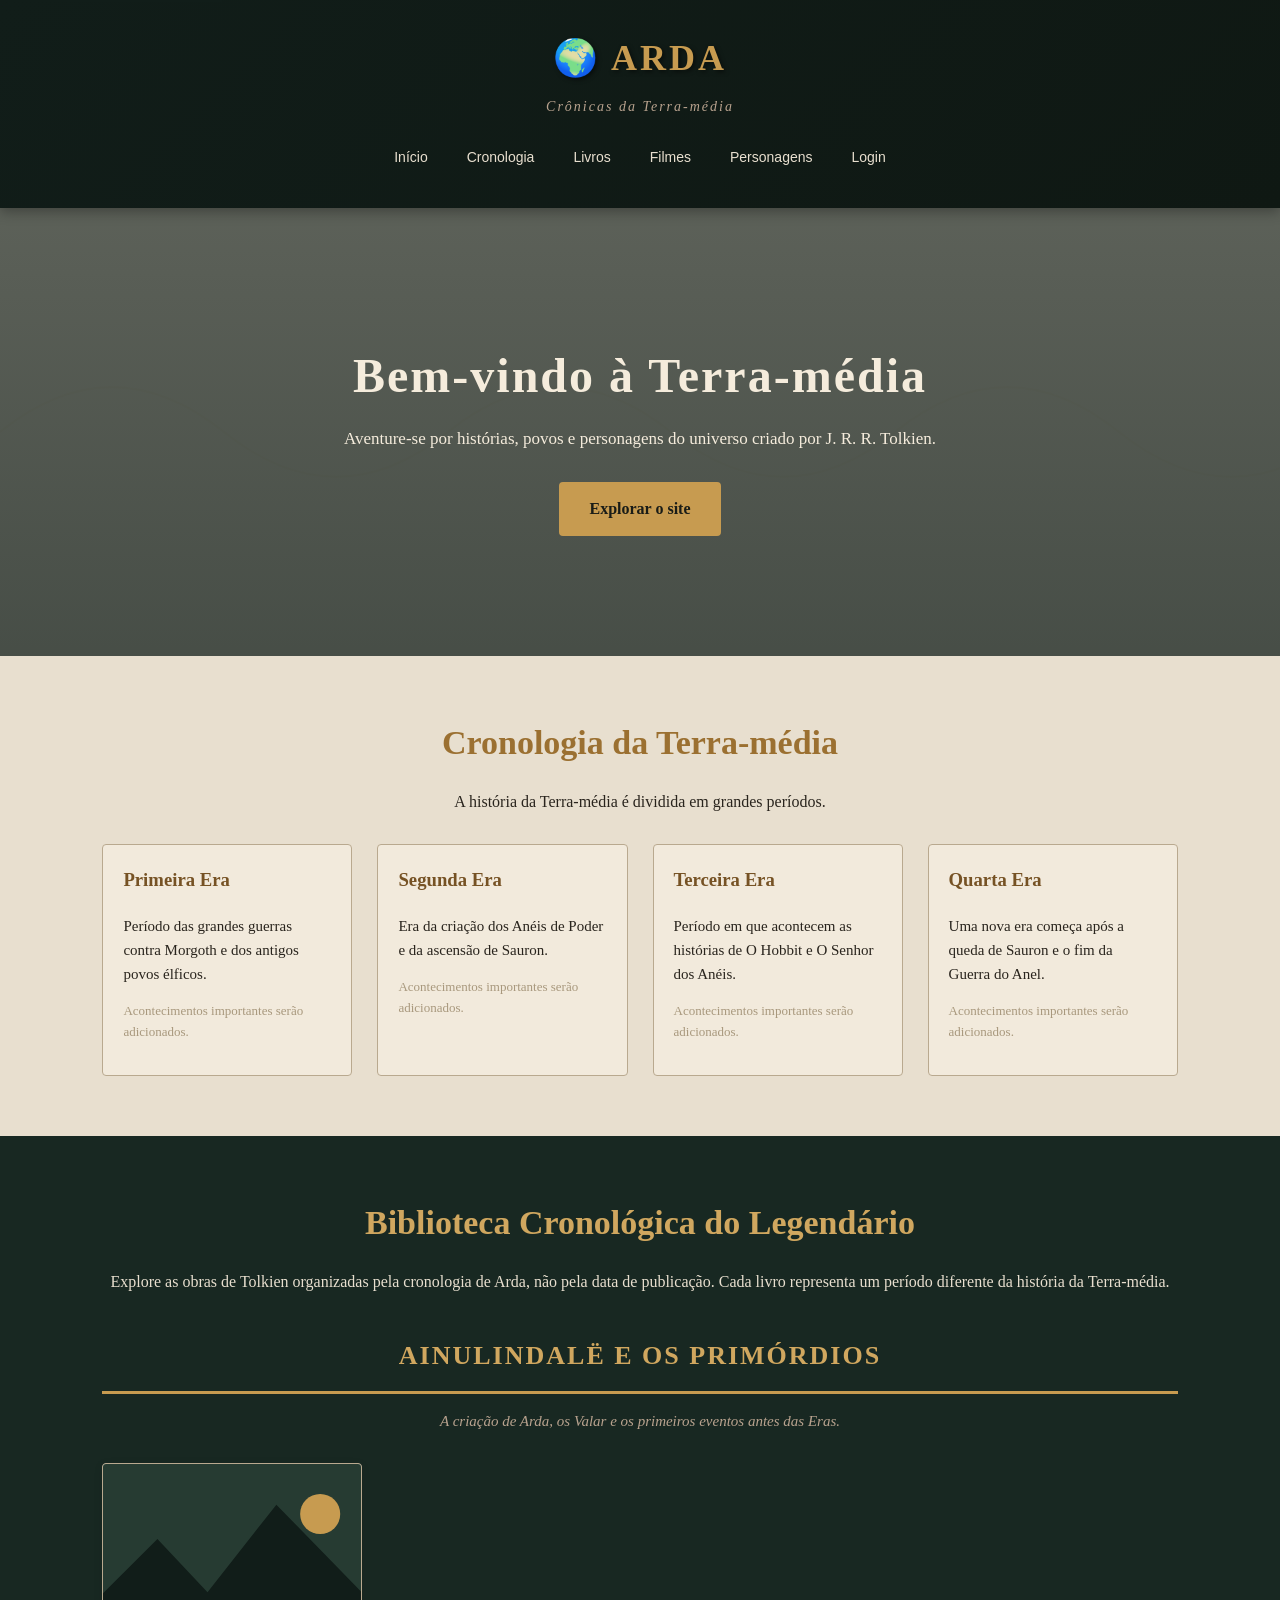
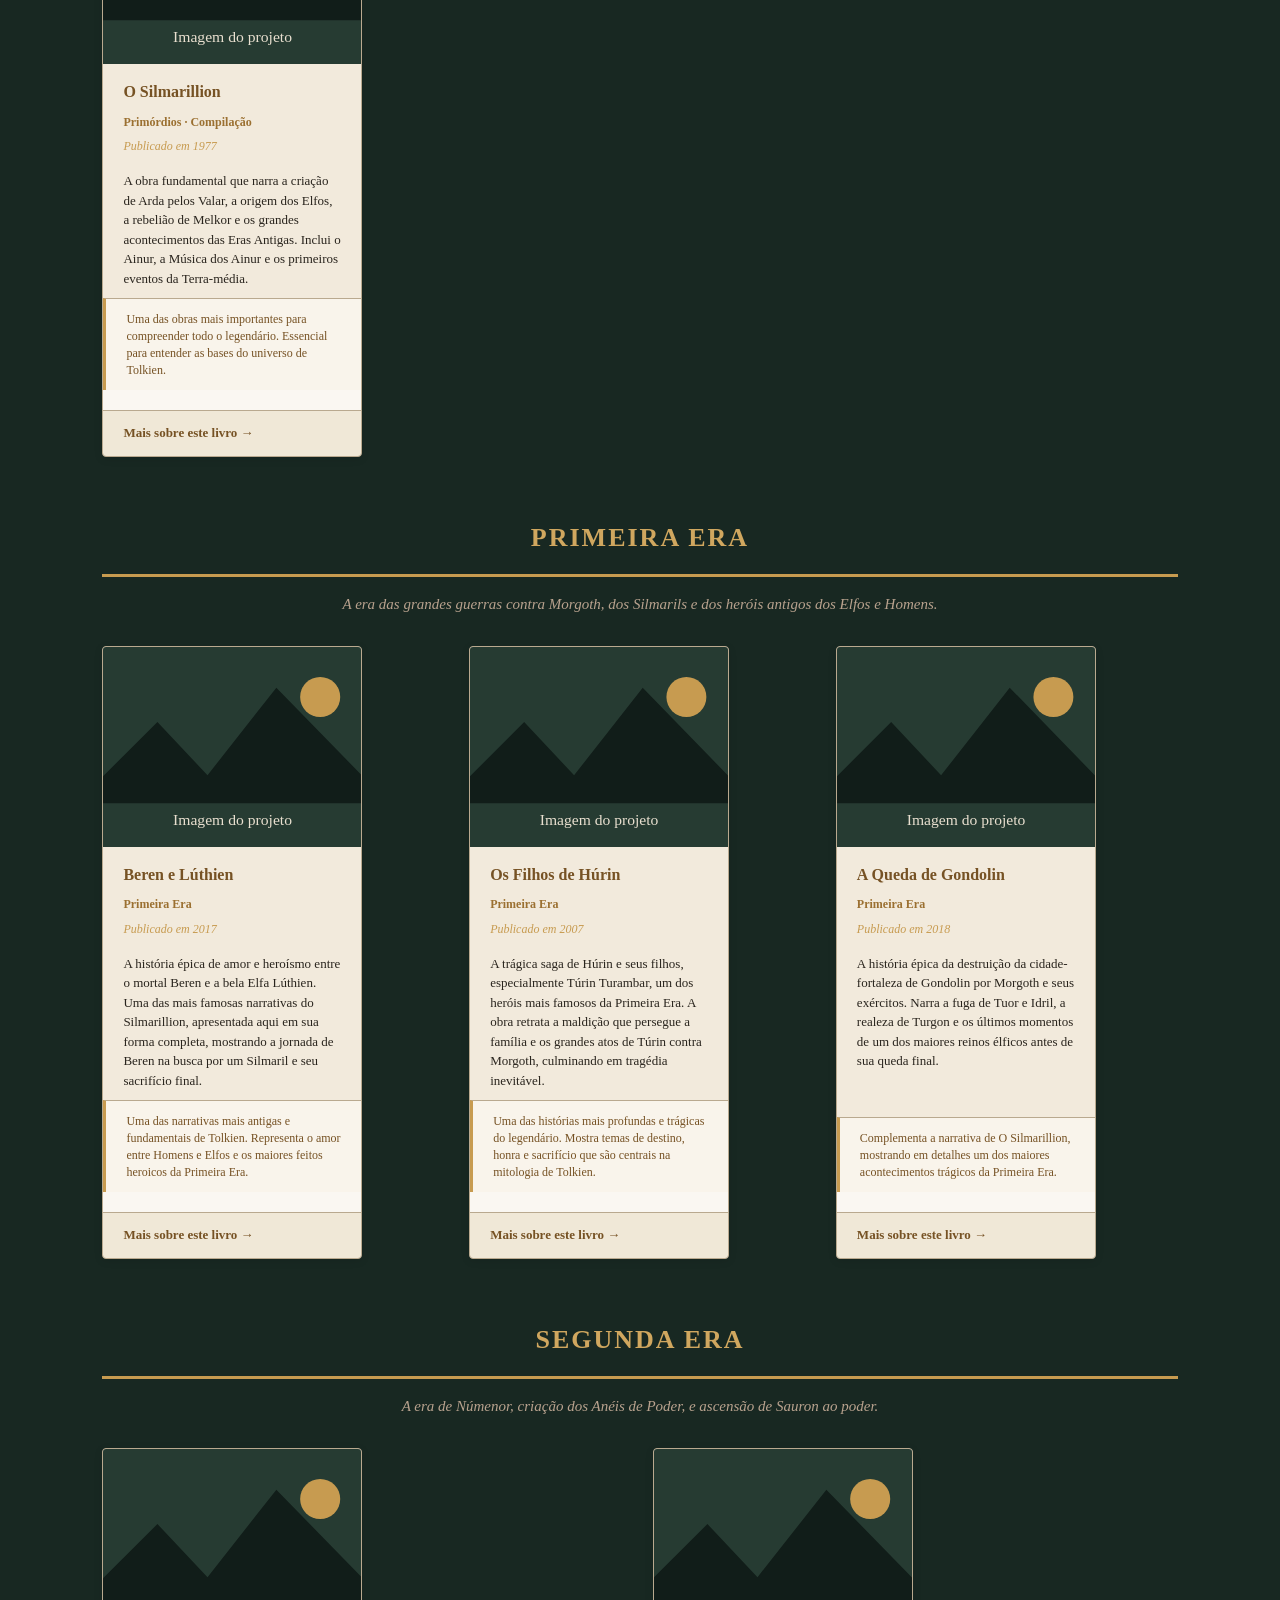
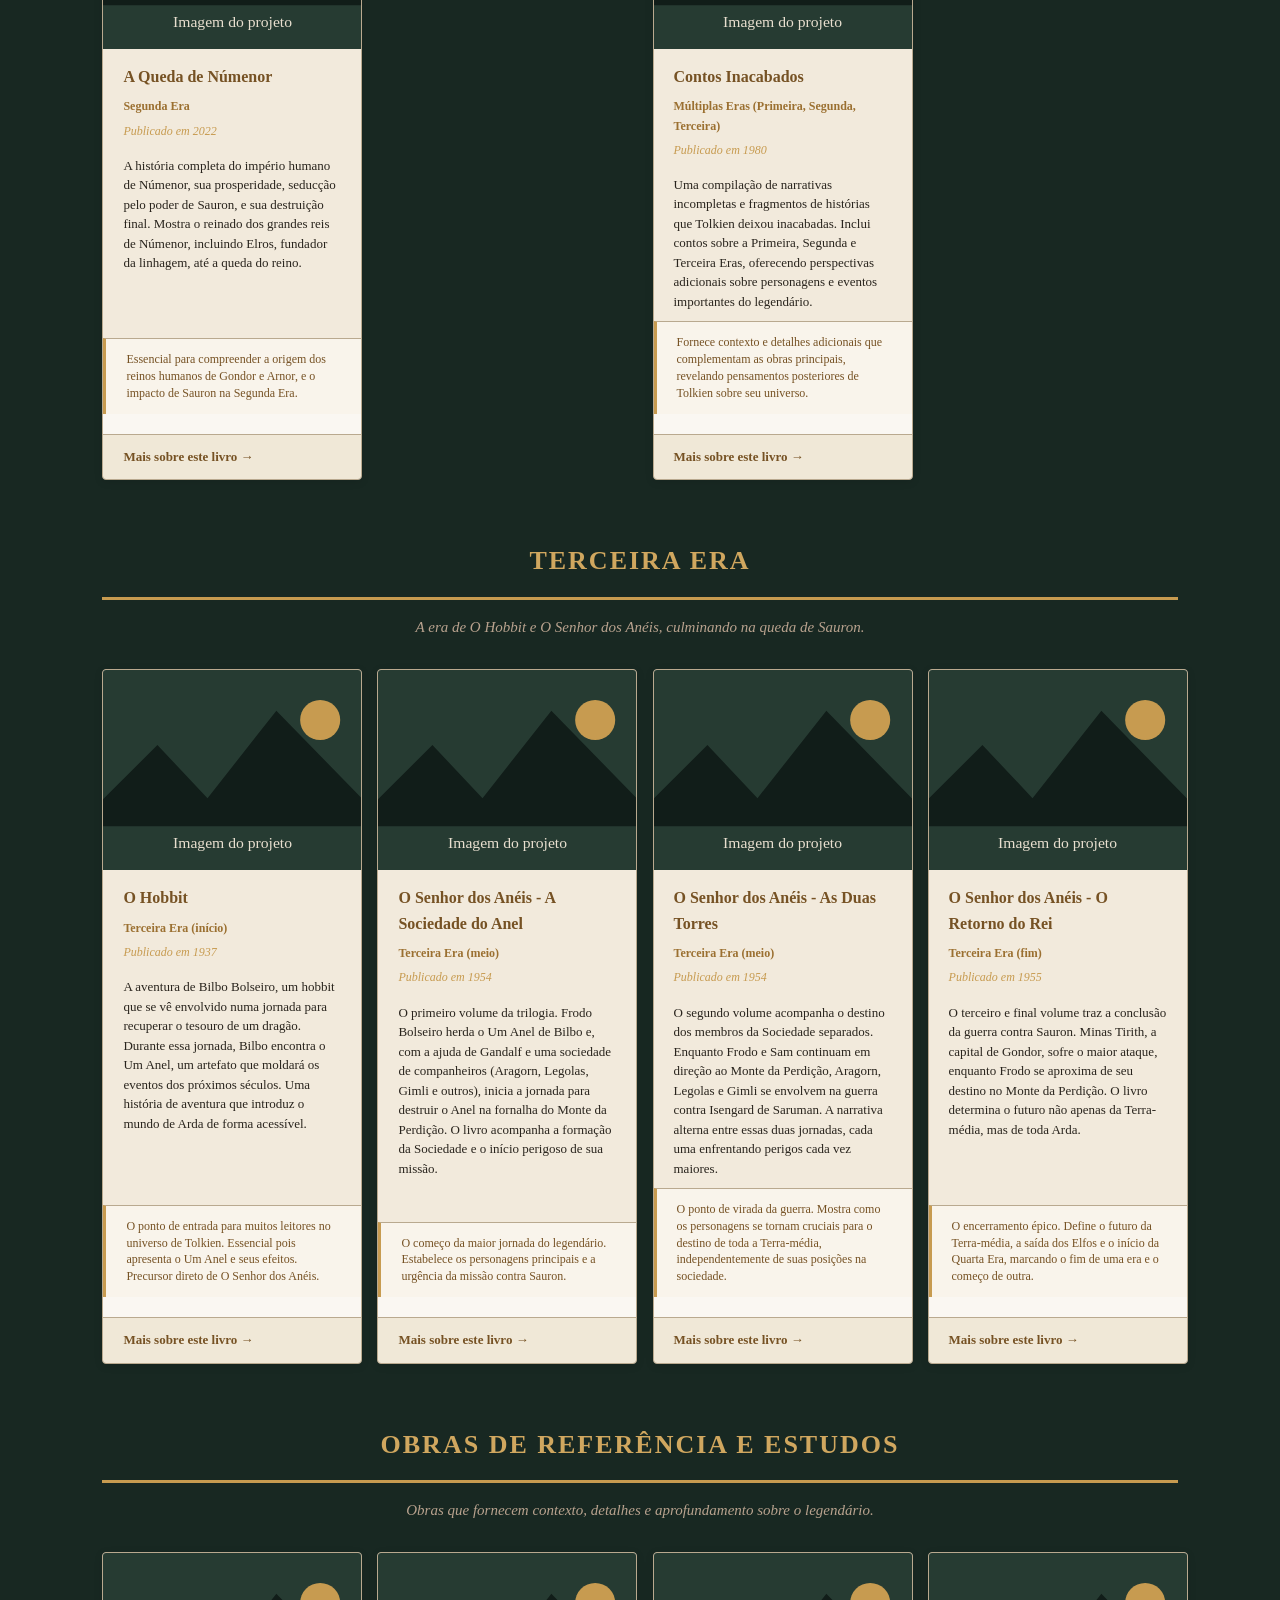
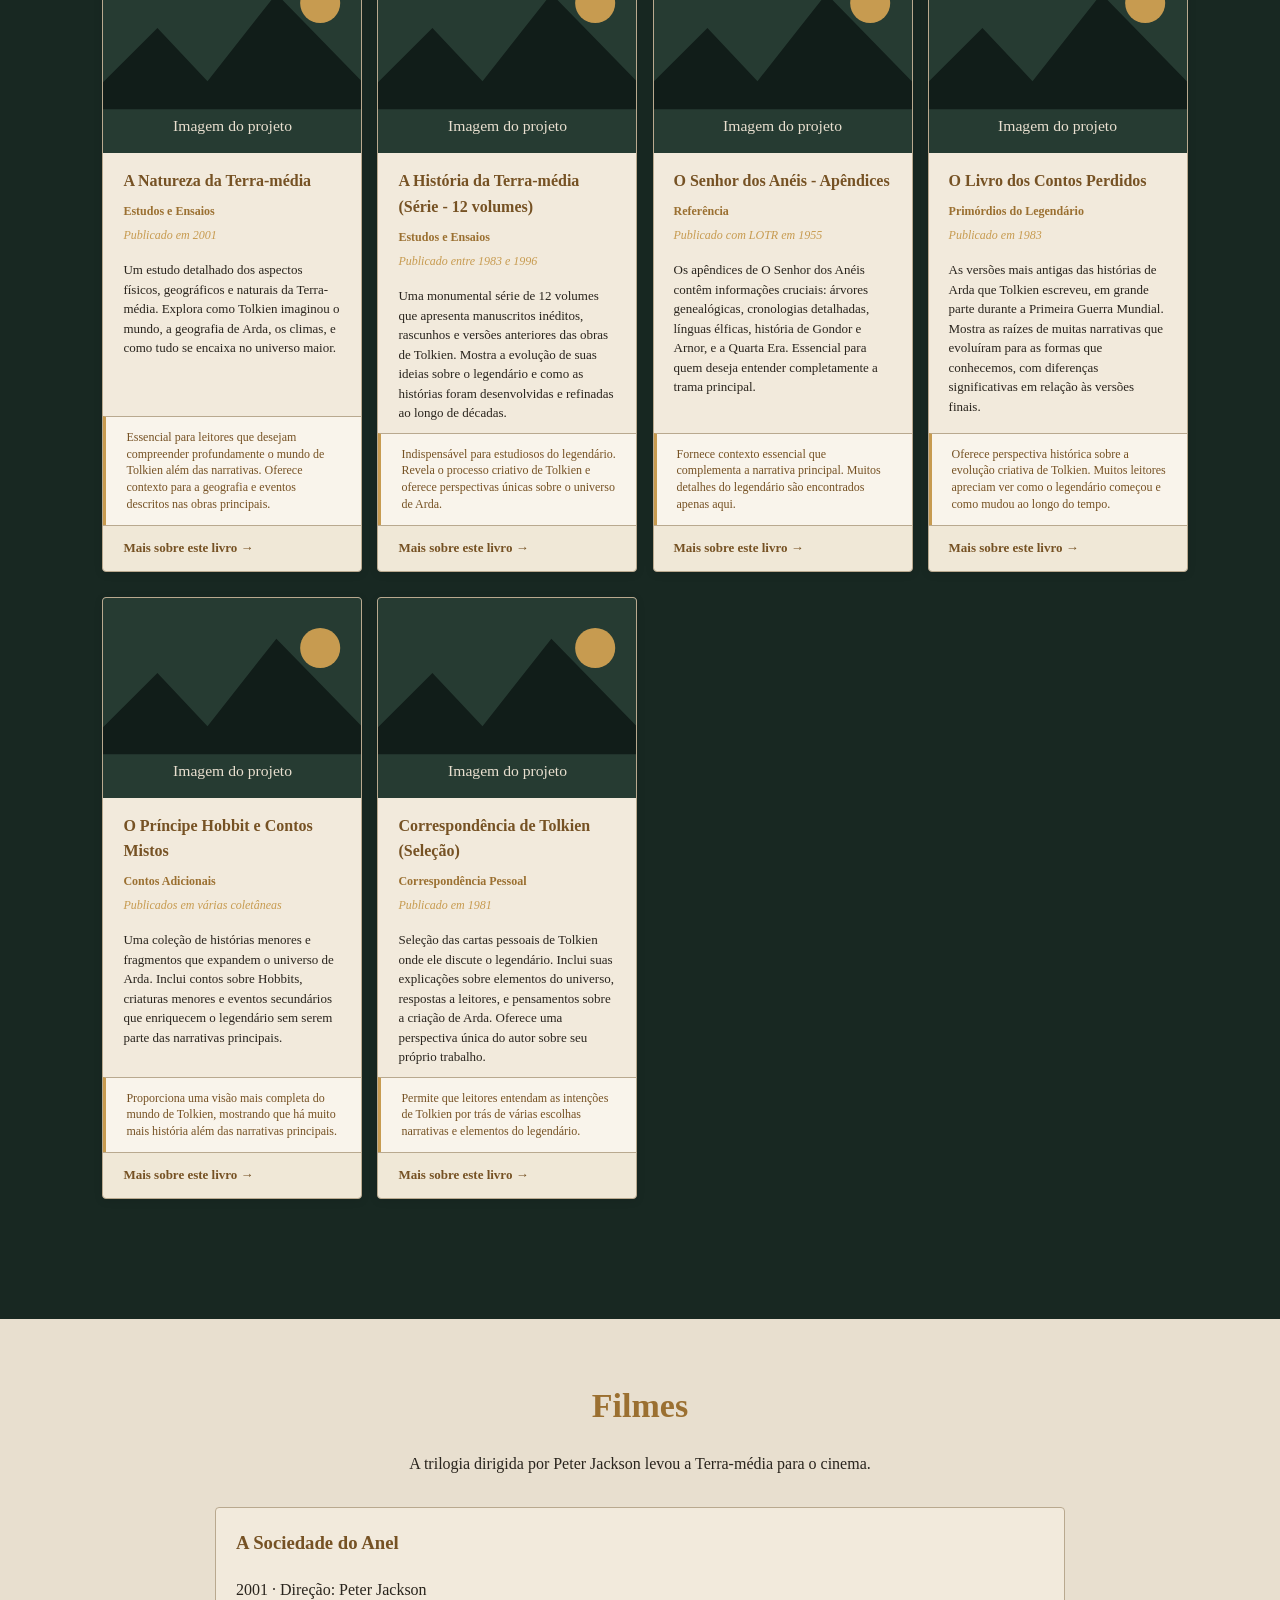
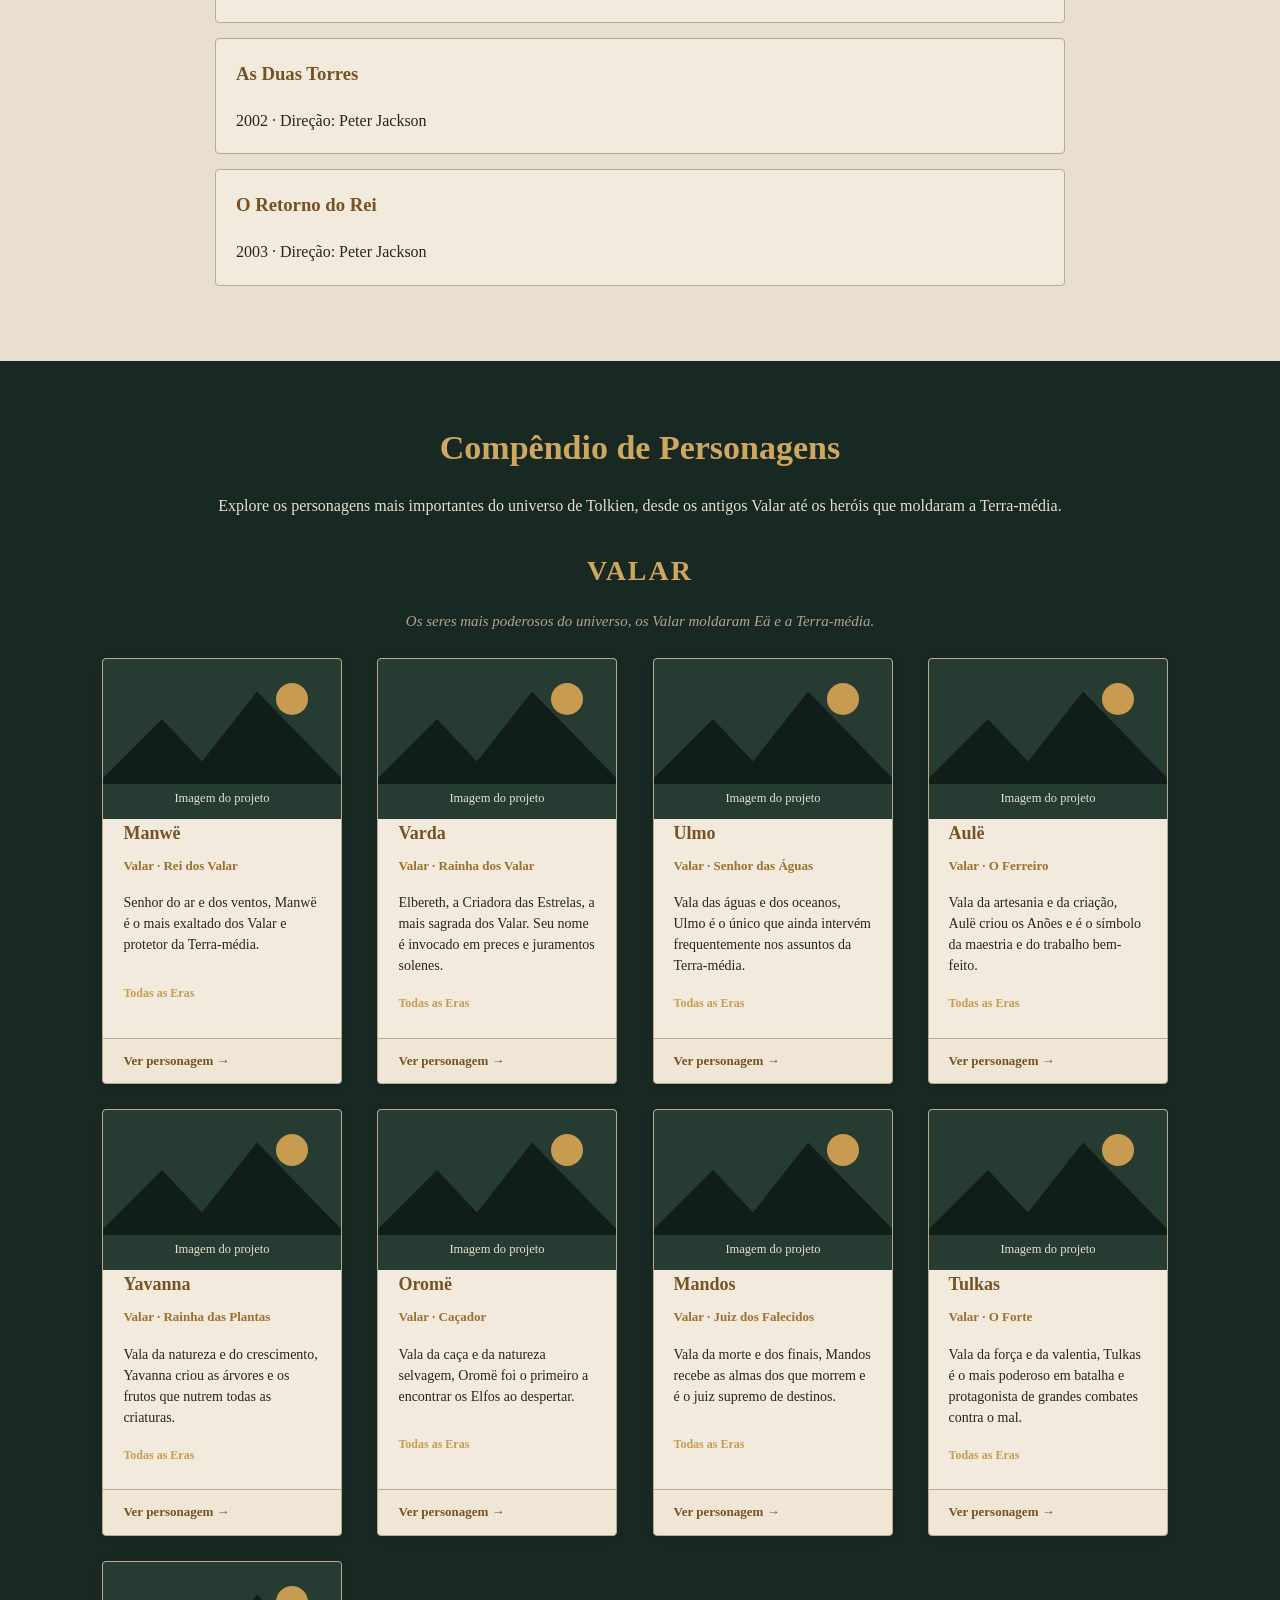
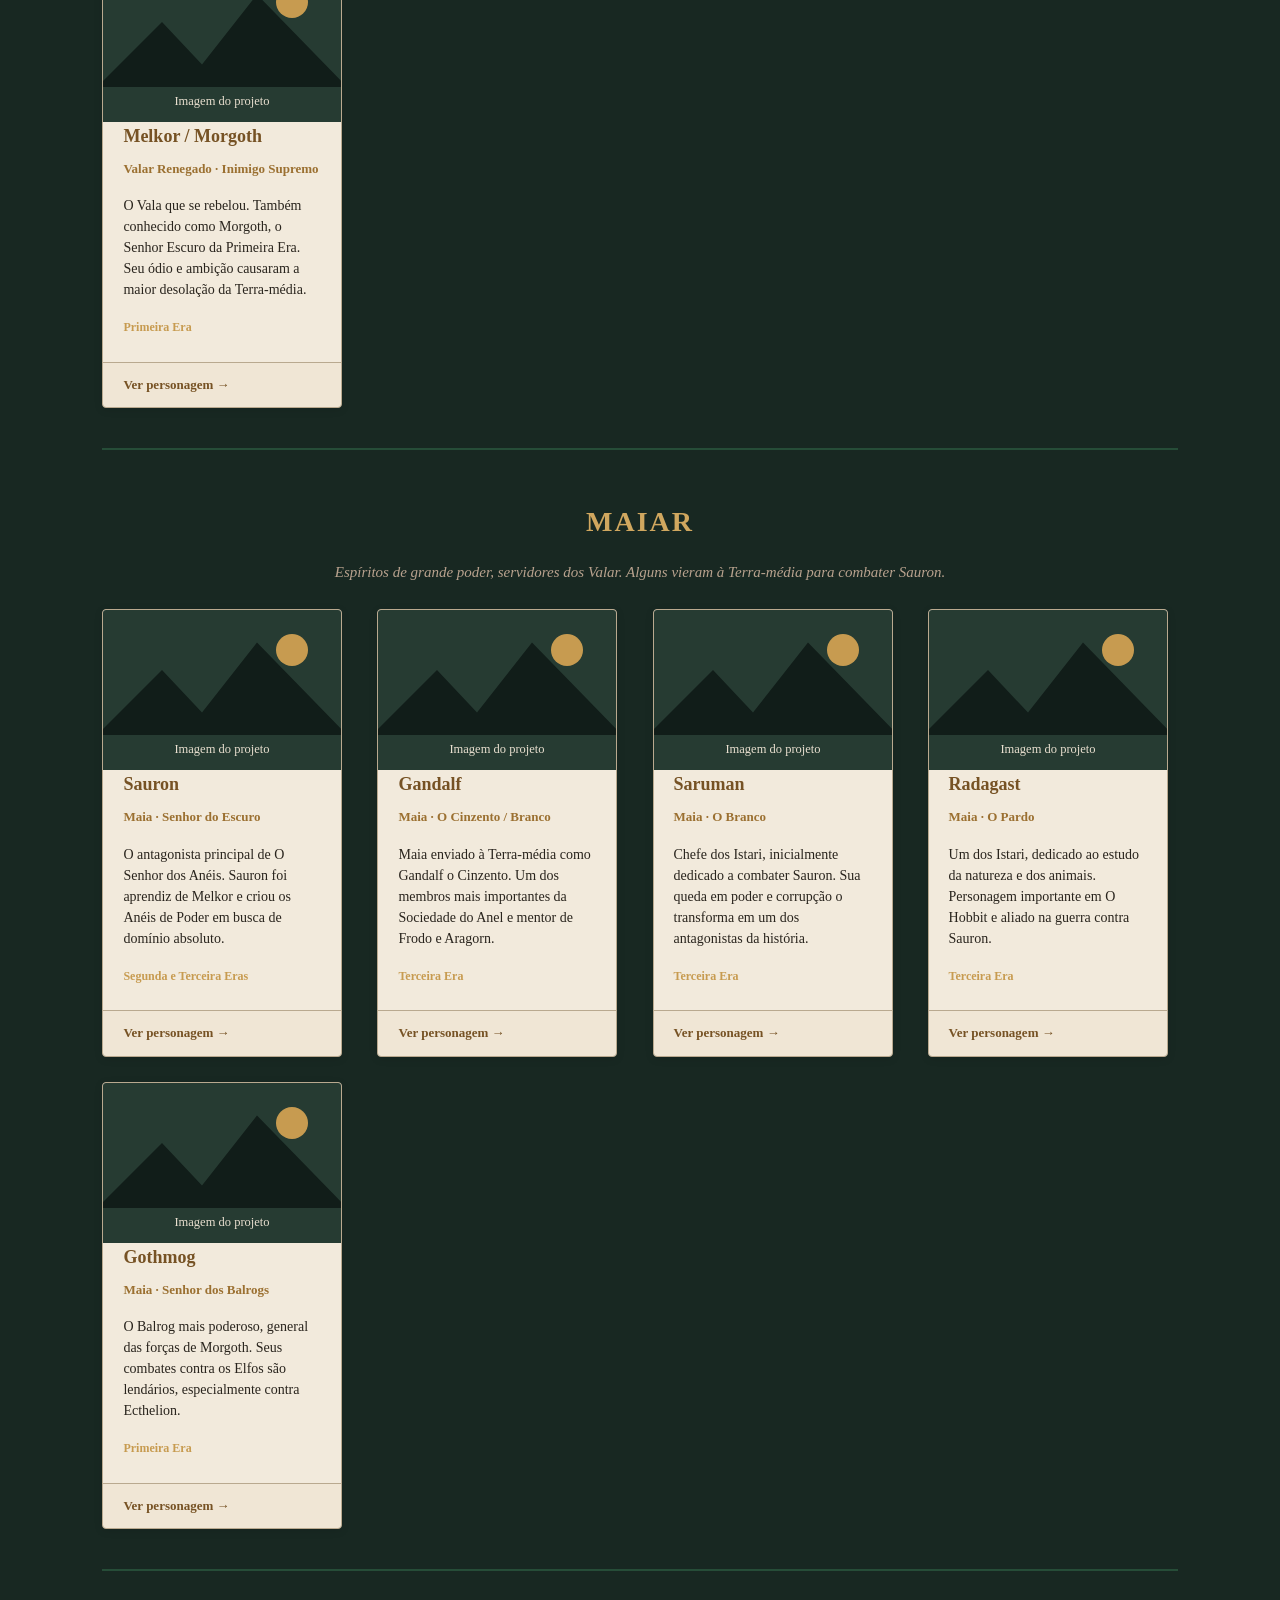
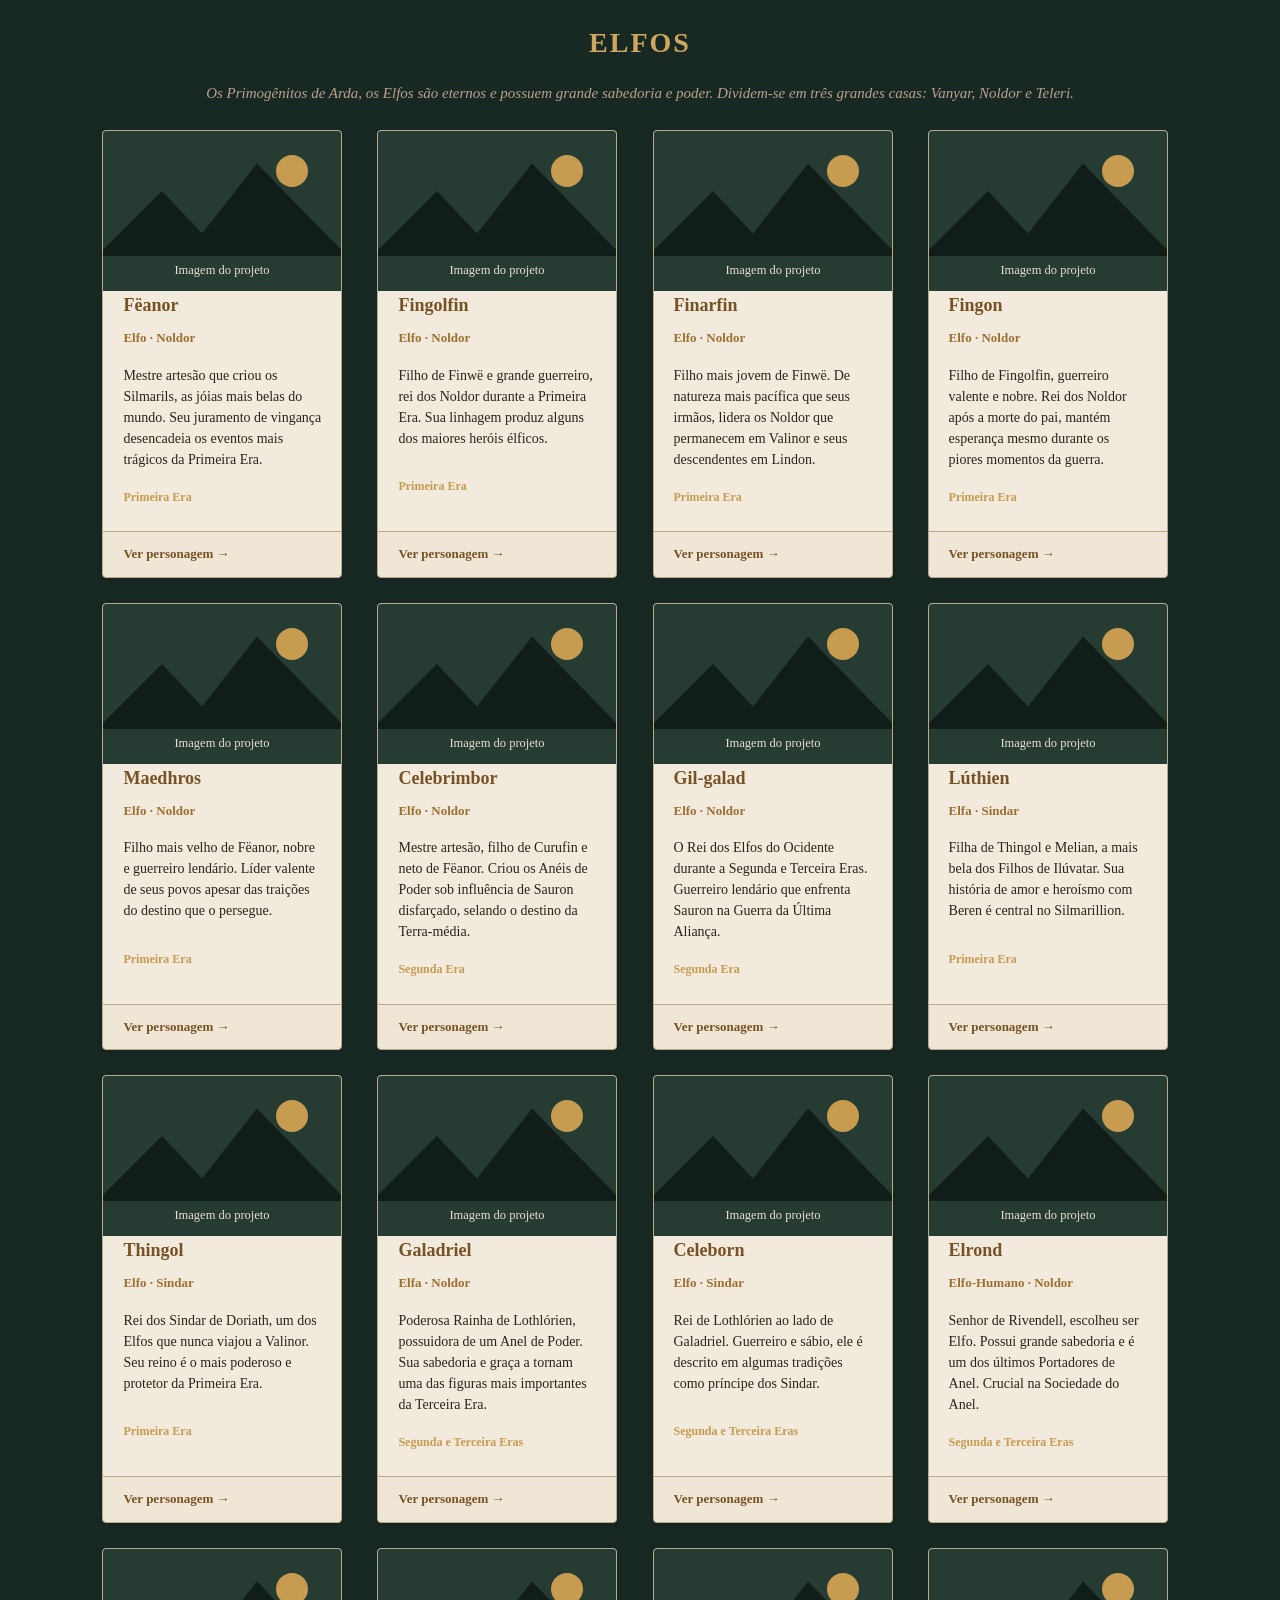
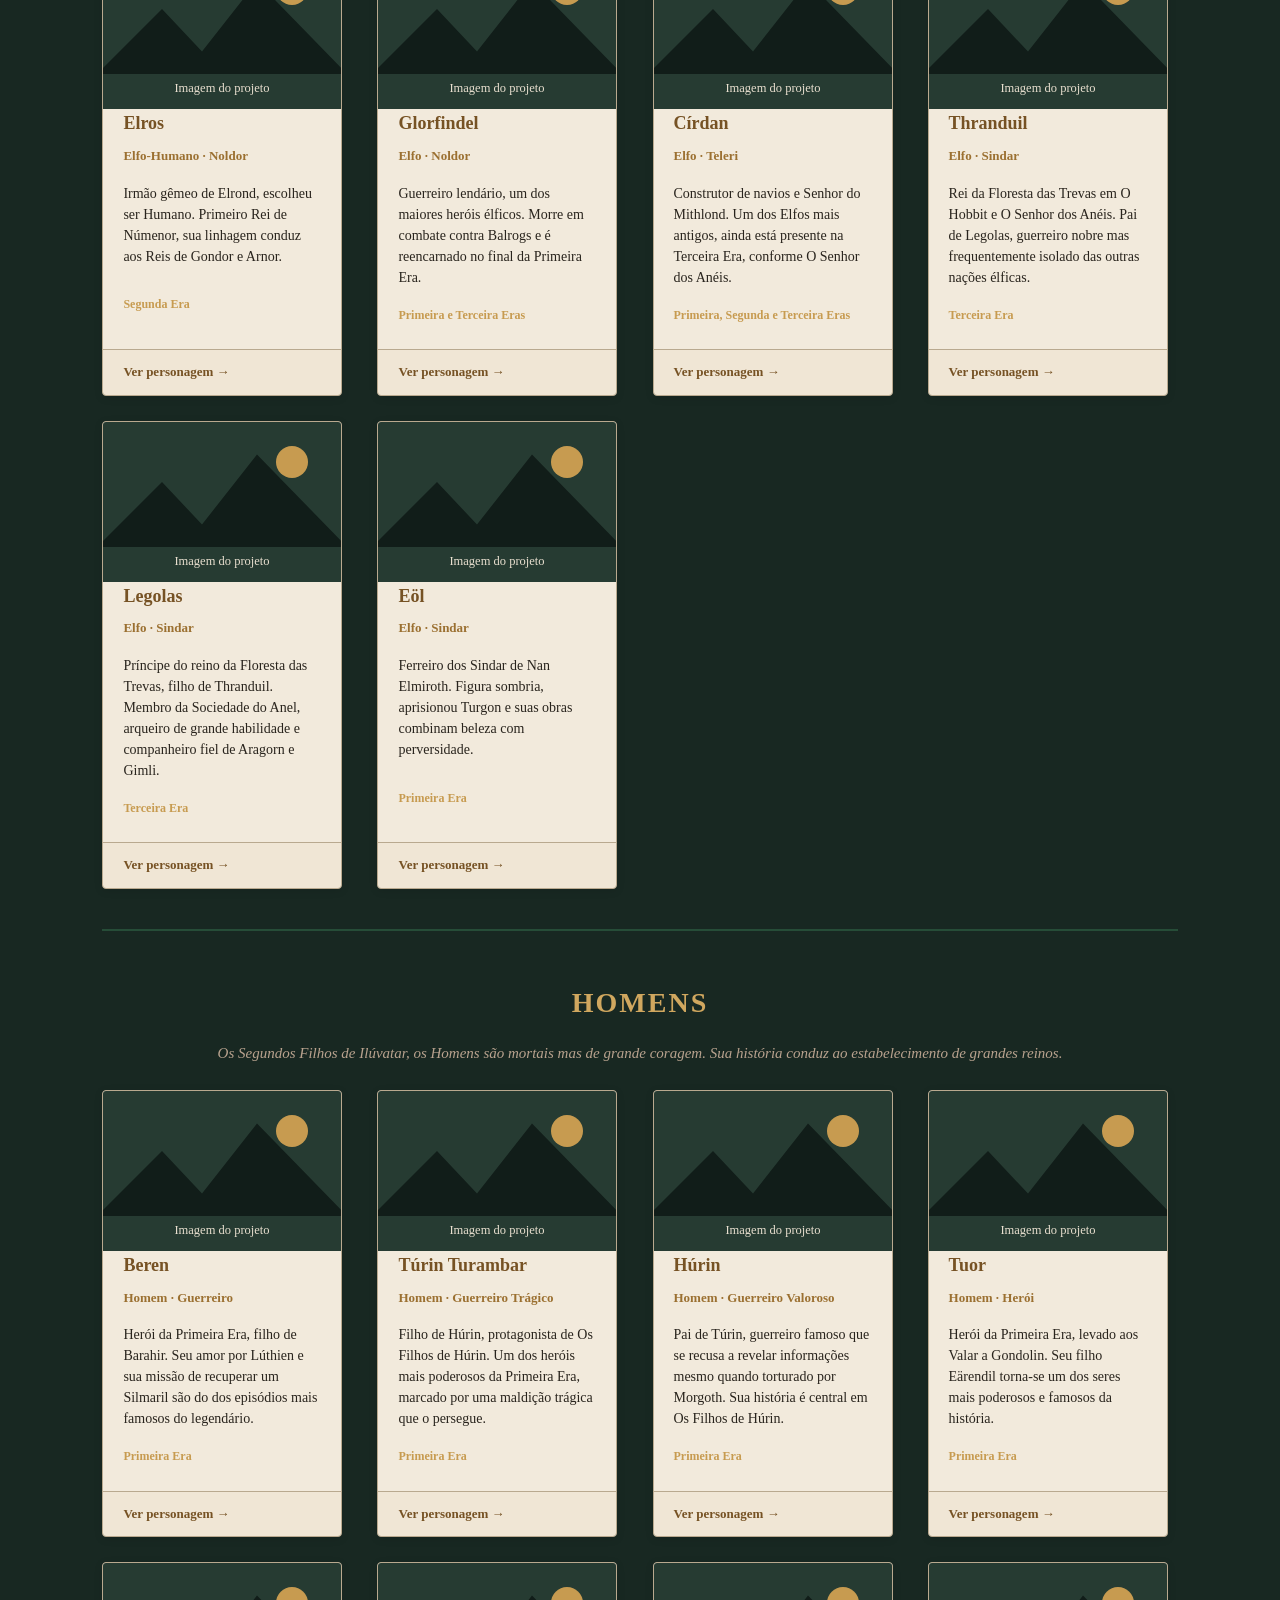
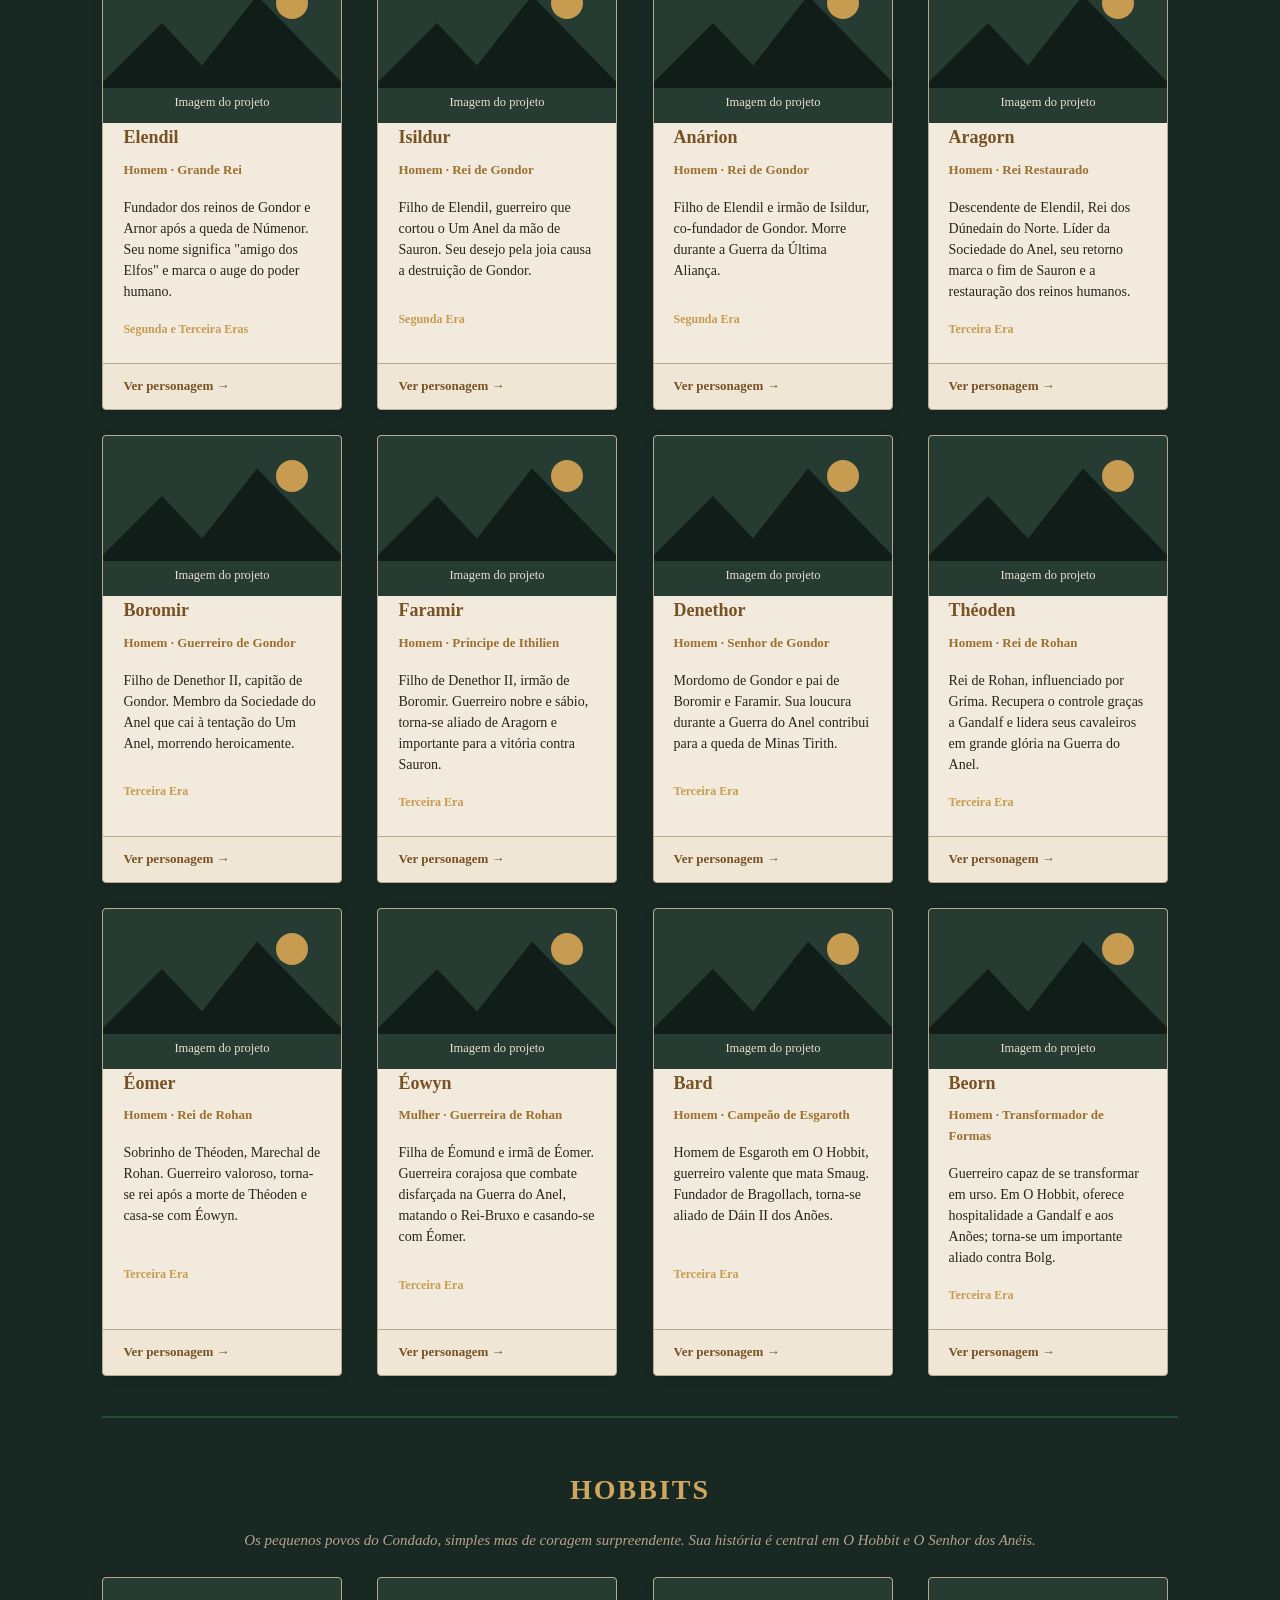
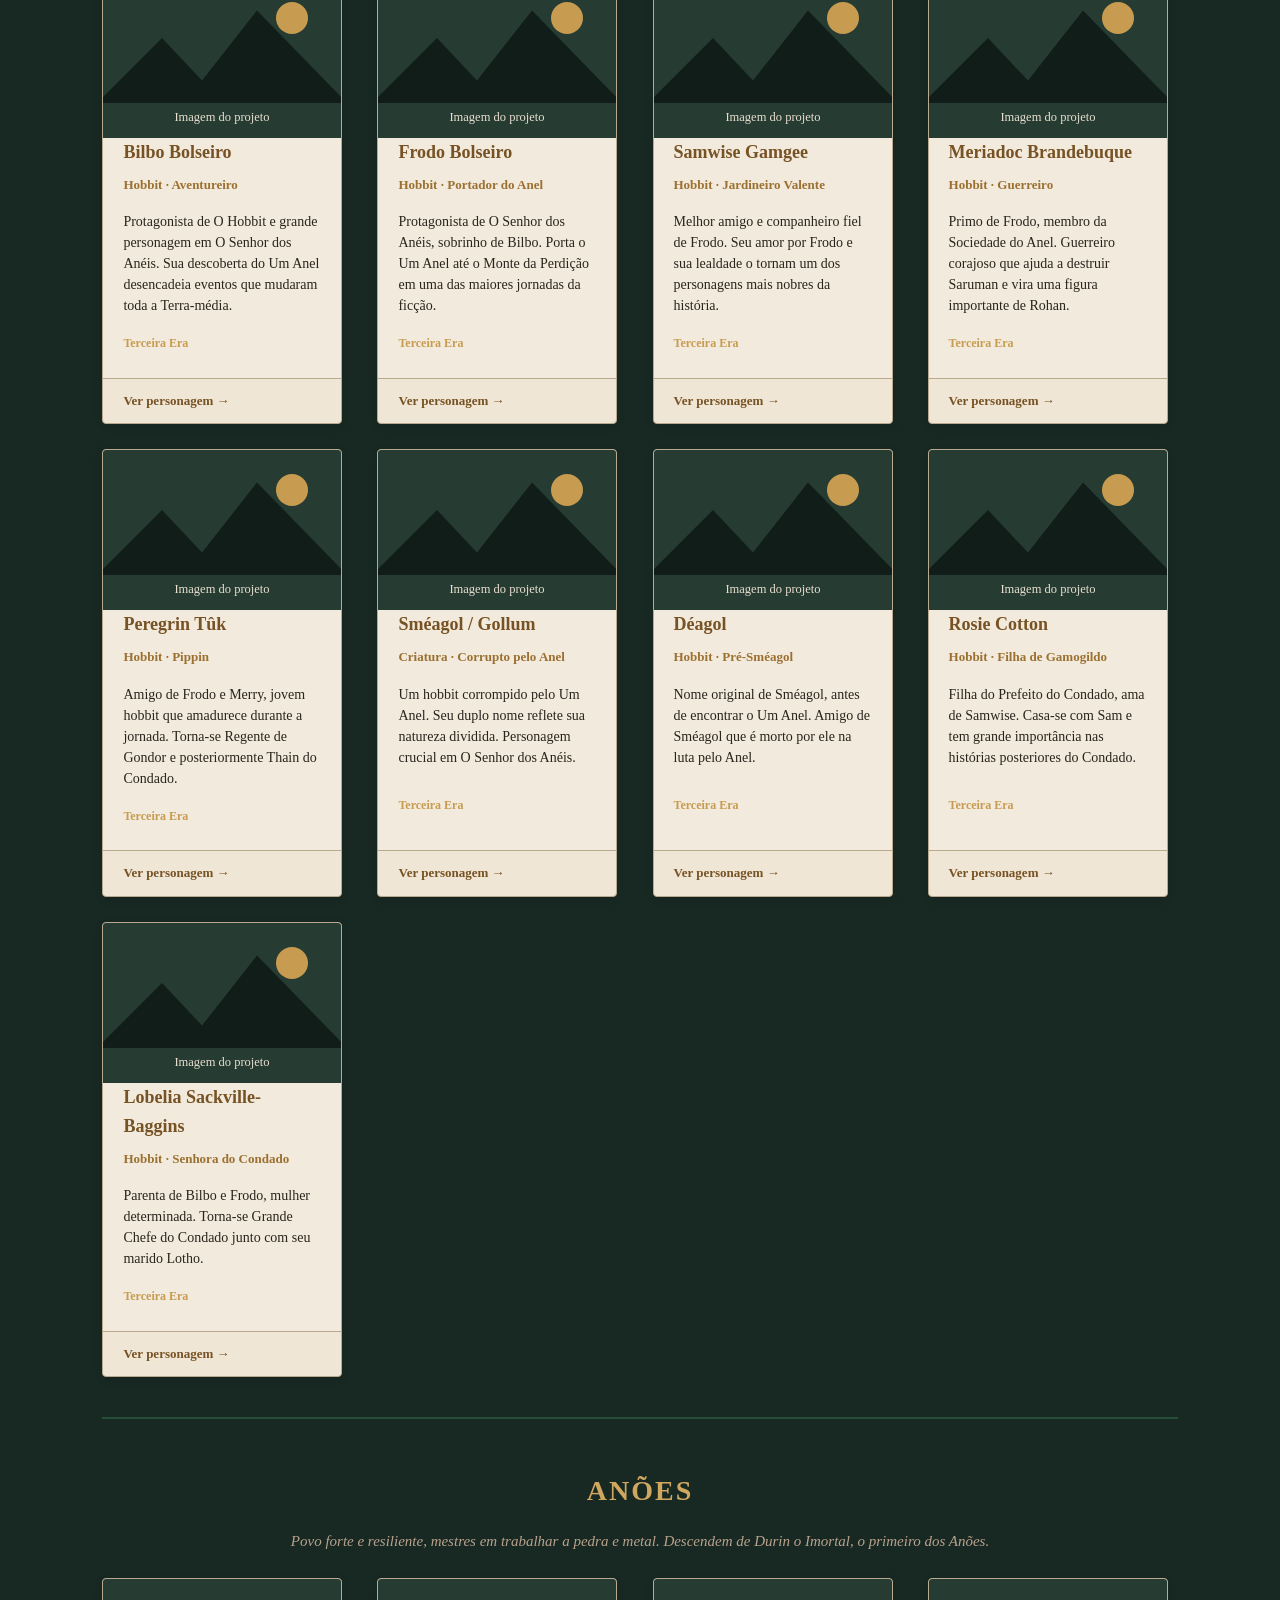
==== commit f5a839c8: "feat: melhorias de UI/UX, acessibilidade e responsividade - Adiciona skip-to-content link para melho" ====
--- a/index-v2/index.html
+++ b/index-v2/index.html
@@ -3,26 +3,32 @@
 <head>
     <meta charset="UTF-8">
     <meta name="viewport" content="width=device-width, initial-scale=1.0">
-    <title>Crônicas da Terra-média</title>
+    <meta name="description" content="ARDA - Portal sobre o universo de Tolkien. Explore a Terra-média, seus personagens, livros e cronologia.">
+    <meta name="theme-color" content="#111d19">
+    <title>ARDA - Portal do Universo de Tolkien</title>
     <link rel="stylesheet" href="style.css">
 </head>
 <body>
+    <a href="#conteudo-principal" class="skip-link">Pular para conteúdo principal</a>
+    
     <header class="cabecalho">
-        <p class="nome-site">Crônicas da Terra-média</p>
-        <nav>
-            <a href="#inicio">Início</a>
-            <a href="#cronologia">Cronologia</a>
-            <a href="#livros">Livros</a>
-            <a href="#filmes">Filmes</a>
-            <a href="#personagens">Personagens</a>
-            <a href="#login">Login</a>
+        <div class="header-content">
+            <h1 class="nome-site">🌍 ARDA</h1>
+            <p class="subtitulo-site">Crônicas da Terra-média</p>
+        </div>
+        <nav class="navegacao-principal" aria-label="Navegação principal">
+            <a href="#inicio" class="nav-link">Início</a>
+            <a href="#cronologia" class="nav-link">Cronologia</a>
+            <a href="#livros" class="nav-link">Livros</a>
+            <a href="#filmes" class="nav-link">Filmes</a>
+            <a href="#personagens" class="nav-link">Personagens</a>
+            <a href="#login" class="nav-link">Login</a>
         </nav>
     </header>
 
-    <main>
-        <section id="inicio" class="banner">
-            
-            <h1>Bem-vindo à Terra-média</h1>
+    <main id="conteudo-principal">
+        <section id="inicio" class="banner" role="banner">
+            <h2>Bem-vindo à Terra-média</h2>
             <p>Aventure-se por histórias, povos e personagens do universo criado por J. R. R. Tolkien.</p>
             <a class="botao" href="#cronologia">Explorar o site</a>
         </section>
--- a/index-v2/style.css
+++ b/index-v2/style.css
@@ -1,4 +1,8 @@
 * { box-sizing: border-box; }
+
+html {
+    scroll-behavior: smooth;
+}
 
 body {
     margin: 0;
@@ -9,50 +13,125 @@
     line-height: 1.6;
 }
 
+/* ACESSIBILIDADE */
+.skip-link {
+    position: absolute;
+    top: -40px;
+    left: 0;
+    background-color: #111d19;
+    color: #c79b50;
+    padding: 8px;
+    text-decoration: none;
+    z-index: 100;
+    font-weight: bold;
+}
+
+.skip-link:focus {
+    top: 0;
+}
+
 .cabecalho {
-    padding: 20px 8%;
+    padding: 30px 8%;
     color: #e8dfcf;
-    background-color: #111d19;
+    background: linear-gradient(135deg, #111d19 0%, #0f1813 100%);
     text-align: center;
+    box-shadow: 0 4px 12px rgba(0, 0, 0, 0.3);
+    position: sticky;
+    top: 0;
+    z-index: 50;
+}
+
+.header-content {
+    margin-bottom: 20px;
 }
 
 .nome-site {
-    margin: 0 0 15px;
-    color: #c79b50;
-    font-size: 28px;
-    font-weight: bold;
-}
-
-nav a {
-    margin: 0 8px;
+    margin: 0;
+    color: #c79b50;
+    font-size: 36px;
+    font-weight: bold;
+    letter-spacing: 3px;
+    text-shadow: 2px 2px 4px rgba(0, 0, 0, 0.5);
+}
+
+.subtitulo-site {
+    margin: 8px 0 0;
+    color: #b8a28e;
+    font-size: 14px;
+    font-style: italic;
+    letter-spacing: 2px;
+}
+
+.navegacao-principal {
+    display: flex;
+    flex-wrap: wrap;
+    justify-content: center;
+    gap: 15px;
+}
+
+.nav-link {
     color: #e8dfcf;
     font-family: Arial, sans-serif;
     font-size: 14px;
     text-decoration: none;
-}
-
-nav a:hover, .card a:hover { color: #c79b50; }
+    padding: 8px 12px;
+    border-radius: 4px;
+    transition: all 0.3s ease;
+    border-bottom: 2px solid transparent;
+}
+
+.nav-link:hover {
+    color: #c79b50;
+    background-color: rgba(199, 155, 80, 0.1);
+    border-bottom-color: #c79b50;
+}
+
+.card a:hover { color: #c79b50; }
 
 .banner {
-    padding: 110px 20px;
+    padding: 120px 20px;
     color: #f5ecdc;
-    background-color: #263b32;
-    background-image: linear-gradient(rgba(17, 29, 25, .55), rgba(17, 29, 25, .75));
+    background: linear-gradient(135deg, #263b32 0%, #1a2f27 100%);
+    background-image: 
+        linear-gradient(rgba(17, 29, 25, .65), rgba(17, 29, 25, .75)),
+        url('data:image/svg+xml,<svg xmlns="http://www.w3.org/2000/svg" viewBox="0 0 100 100"><path d="M0,50 Q25,30 50,50 T100,50" fill="none" stroke="rgba(199,155,80,0.05)" stroke-width="0.5"/></svg>');
     text-align: center;
-}
-
-.banner h1 { margin: 10px 0; font-size: 52px; }
-.banner p { margin: 10px auto 25px; max-width: 600px; }
+    animation: fadeIn 0.6s ease-in;
+}
+
+@keyframes fadeIn {
+    from { opacity: 0; transform: translateY(20px); }
+    to { opacity: 1; transform: translateY(0); }
+}
+
+.banner h2 { margin: 10px 0; font-size: 48px; letter-spacing: 2px; }
+.banner p { margin: 10px auto 30px; max-width: 600px; font-size: 17px; }
 .subtitulo, .futuro, .ano { color: #c79b50; }
 
 .botao, form button {
     display: inline-block;
-    padding: 10px 22px;
+    padding: 12px 28px;
     color: #191c17;
     background-color: #c79b50;
-    border: 1px solid #c79b50;
-    font-weight: bold;
-    text-decoration: none;
+    border: 2px solid #c79b50;
+    border-radius: 4px;
+    font-weight: bold;
+    text-decoration: none;
+    font-size: 16px;
+    transition: all 0.3s ease;
+    cursor: pointer;
+}
+
+.botao:hover, form button:hover {
+    background-color: #d0a75f;
+    border-color: #d0a75f;
+    transform: translateY(-2px);
+    box-shadow: 0 4px 12px rgba(199, 155, 80, 0.3);
+}
+
+.botao:focus, form button:focus {
+    outline: 2px solid #d0a75f;
+    outline-offset: 2px;
 }
 
 .secao { padding: 60px 8%; }
@@ -62,26 +141,65 @@
 .introducao { margin: -10px auto 30px; text-align: center; }
 
 .grade {
-    display: flex;
-    flex-wrap: wrap;
-    gap: 20px;
+    display: grid;
+    grid-template-columns: repeat(auto-fit, minmax(240px, 1fr));
+    gap: 25px;
     justify-content: center;
+    max-width: 1200px;
+    margin: 0 auto;
 }
 
 .item, .card, .lista-filmes article, .curiosidade {
     padding: 20px;
     background-color: #f2eadc;
     border: 1px solid #b9a98f;
-}
-
-.item { width: 230px; }
+    border-radius: 4px;
+    transition: all 0.3s ease;
+}
+
+.item:hover, .card:hover, .lista-filmes article:hover, .curiosidade:hover {
+    box-shadow: 0 6px 16px rgba(0, 0, 0, 0.15);
+    border-color: #c79b50;
+    transform: translateY(-3px);
+}
+
 .item h3, .card h3, .lista-filmes h3, .curiosidade h3 { margin-top: 0; color: #765224; }
 .item p { font-size: 15px; }
-.futuro { font-size: 13px !important; }
-
-.card { width: 230px; color: #29241d; }
-.card img { width: 100%; height: 150px; object-fit: cover; border: 1px solid #b9a98f; }
-.card a { color: #765224; font-weight: bold; }
+.futuro { font-size: 13px !important; color: #a8987d; }
+
+.card {
+    width: 100%;
+    max-width: 230px;
+    color: #29241d;
+    display: flex;
+    flex-direction: column;
+}
+
+.card img {
+    width: 100%;
+    height: 150px;
+    object-fit: cover;
+    border: 1px solid #b9a98f;
+    border-radius: 3px 3px 0 0;
+    transition: transform 0.3s ease;
+}
+
+.card:hover img {
+    transform: scale(1.05);
+}
+
+.card a {
+    color: #765224;
+    font-weight: bold;
+    text-decoration: none;
+    padding-top: 12px;
+    border-top: 1px solid #b9a98f;
+    transition: color 0.3s ease;
+}
+
+.card a:hover {
+    color: #c79b50;
+}
 
 .lista-filmes { max-width: 850px; margin: auto; }
 .lista-filmes article { margin: 15px 0; }
@@ -130,35 +248,73 @@
 
 .card-personagem {
     width: 240px;
-    padding: 20px;
+    padding: 0;
     background-color: #f2eadc;
     border: 1px solid #b9a98f;
     border-radius: 4px;
-    transition: transform 0.2s, box-shadow 0.2s;
+    transition: all 0.3s ease;
     color: #29241d;
     display: flex;
     flex-direction: column;
+    overflow: hidden;
+    box-shadow: 0 2px 8px rgba(0, 0, 0, 0.1);
 }
 
 .card-personagem:hover {
-    transform: translateY(-5px);
-    box-shadow: 0 8px 16px rgba(0, 0, 0, 0.2);
+    transform: translateY(-6px);
+    box-shadow: 0 10px 24px rgba(0, 0, 0, 0.2);
+    border-color: #c79b50;
+}
+
+.card-personagem h4,
+.card-personagem p,
+.card-personagem a {
+    padding: 0 20px;
+}
+
+.card-personagem h4 {
+    margin: 15px 0 5px 0;
+}
+
+.card-personagem > p:last-of-type {
+    flex-grow: 1;
+}
+
+.card-personagem a {
+    display: block;
+    padding: 12px 20px;
+    margin-top: 12px;
+    background-color: rgba(199, 155, 80, 0.05);
+    border-top: 1px solid #b9a98f;
+    color: #765224;
+    text-decoration: none;
+    font-weight: bold;
+    transition: all 0.3s ease;
+}
+
+.card-personagem a:hover {
+    background-color: rgba(199, 155, 80, 0.15);
+    color: #c79b50;
 }
 
 .imagem-personagem {
     width: 100%;
     height: 160px;
-    margin-bottom: 15px;
-    border: 1px solid #b9a98f;
-    border-radius: 2px;
+    border: none;
+    border-radius: 0;
     overflow: hidden;
-    background-color: #e8dfcf;
+    background: linear-gradient(135deg, #e8dfcf 0%, #d9cebf 100%);
 }
 
 .imagem-personagem img {
     width: 100%;
     height: 100%;
     object-fit: cover;
+    transition: transform 0.3s ease;
+}
+
+.card-personagem:hover .imagem-personagem img {
+    transform: scale(1.08);
 }
 
 .card-personagem h4 {
@@ -232,32 +388,42 @@
 
 .card-livro {
     width: 260px;
-    padding: 20px;
+    padding: 0;
     background-color: #f2eadc;
     border: 1px solid #b9a98f;
     border-radius: 4px;
-    transition: transform 0.2s, box-shadow 0.2s;
+    transition: all 0.3s ease;
     color: #29241d;
     display: flex;
     flex-direction: column;
+    overflow: hidden;
+    box-shadow: 0 2px 8px rgba(0, 0, 0, 0.1);
 }
 
 .card-livro:hover {
-    transform: translateY(-5px);
-    box-shadow: 0 8px 16px rgba(0, 0, 0, 0.2);
+    transform: translateY(-8px);
+    box-shadow: 0 12px 28px rgba(0, 0, 0, 0.18);
+    border-color: #c79b50;
 }
 
 .card-livro img {
     width: 100%;
-    height: 180px;
+    height: 200px;
     object-fit: cover;
-    border: 1px solid #b9a98f;
-    margin-bottom: 15px;
-    border-radius: 2px;
-}
+    border: none;
+    margin-bottom: 0;
+    border-radius: 0;
+    transition: transform 0.3s ease;
+}
+
+.card-livro:hover img {
+    transform: scale(1.06);
+}
+
 
 .card-livro h4 {
-    margin: 0 0 8px 0;
+    margin: 0;
+    padding: 15px 20px 8px 20px;
     color: #765224;
     font-size: 16px;
     font-weight: bold;
@@ -266,14 +432,16 @@
 .card-livro .era-livro {
     font-size: 12px;
     color: #9b7031;
-    margin: 0 0 5px 0;
+    margin: 0;
+    padding: 0 20px;
     font-weight: bold;
 }
 
 .card-livro .ano-publicacao {
     font-size: 12px;
     color: #c79b50;
-    margin: 0 0 10px 0;
+    margin: 0;
+    padding: 5px 20px;
     font-style: italic;
 }
 
@@ -281,7 +449,8 @@
     font-size: 13px;
     line-height: 1.5;
     color: #29241d;
-    margin: 0 0 10px 0;
+    margin: 0;
+    padding: 10px 20px;
     flex-grow: 1;
 }
 
@@ -289,18 +458,19 @@
     font-size: 12px;
     line-height: 1.4;
     color: #765224;
-    margin: 10px 0 12px 0;
-    padding: 10px;
+    margin: 0;
+    padding: 12px 20px;
     background-color: #f9f4eb;
     border-left: 3px solid #c79b50;
-    border-radius: 2px;
+    border-radius: 0;
+    border-top: 1px solid #b9a98f;
 }
 
 .personagens-livro {
-    margin: 12px 0;
-    padding: 8px;
-    background-color: #f9f4eb;
-    border-radius: 2px;
+    margin: 0;
+    padding: 8px 20px;
+    background-color: #faf7f2;
+    border-radius: 0;
     font-size: 11px;
     color: #9b7031;
     min-height: 20px;
@@ -310,19 +480,59 @@
     font-size: 13px;
     color: #765224;
     text-decoration: none;
-    font-weight: bold;
-    border-top: 1px solid #d4c5b3;
-    padding-top: 12px;
-    transition: color 0.2s;
+    padding: 12px 20px;
+    margin: 0;
+    display: block;
+    border-top: 1px solid #b9a98f;
+    background-color: rgba(199, 155, 80, 0.03);
+    font-weight: bold;
+    transition: all 0.3s ease;
 }
 
 .link-livro:hover {
-    color: #c79b50;
+    background-color: rgba(199, 155, 80, 0.12);
+    color: #c79b50;
+}
 }
 
 /* FIM ESTILOS PARA A BIBLIOTECA CRONOLÓGICA DE LIVROS */
 
 footer { padding: 25px 8%; color: #e8dfcf; background-color: #111d19; text-align: center; font-size: 14px; }
+
+.grade-personagens {
+    display: grid;
+    grid-template-columns: repeat(auto-fit, minmax(240px, 1fr));
+    gap: 25px;
+    justify-content: center;
+    margin-top: 20px;
+}
+
+@media (max-width: 768px) {
+    .navegacao-principal {
+        gap: 8px;
+    }
+    
+    .nav-link {
+        font-size: 13px;
+        padding: 6px 10px;
+    }
+    
+    .nome-site {
+        font-size: 28px;
+    }
+    
+    .banner h2 {
+        font-size: 36px;
+    }
+    
+    .cabecalho {
+        padding: 20px 4%;
+    }
+    
+    .secao {
+        padding: 40px 4%;
+    }
+}
 
 @media (max-width: 650px) {
     .banner h1 { font-size: 36px; }
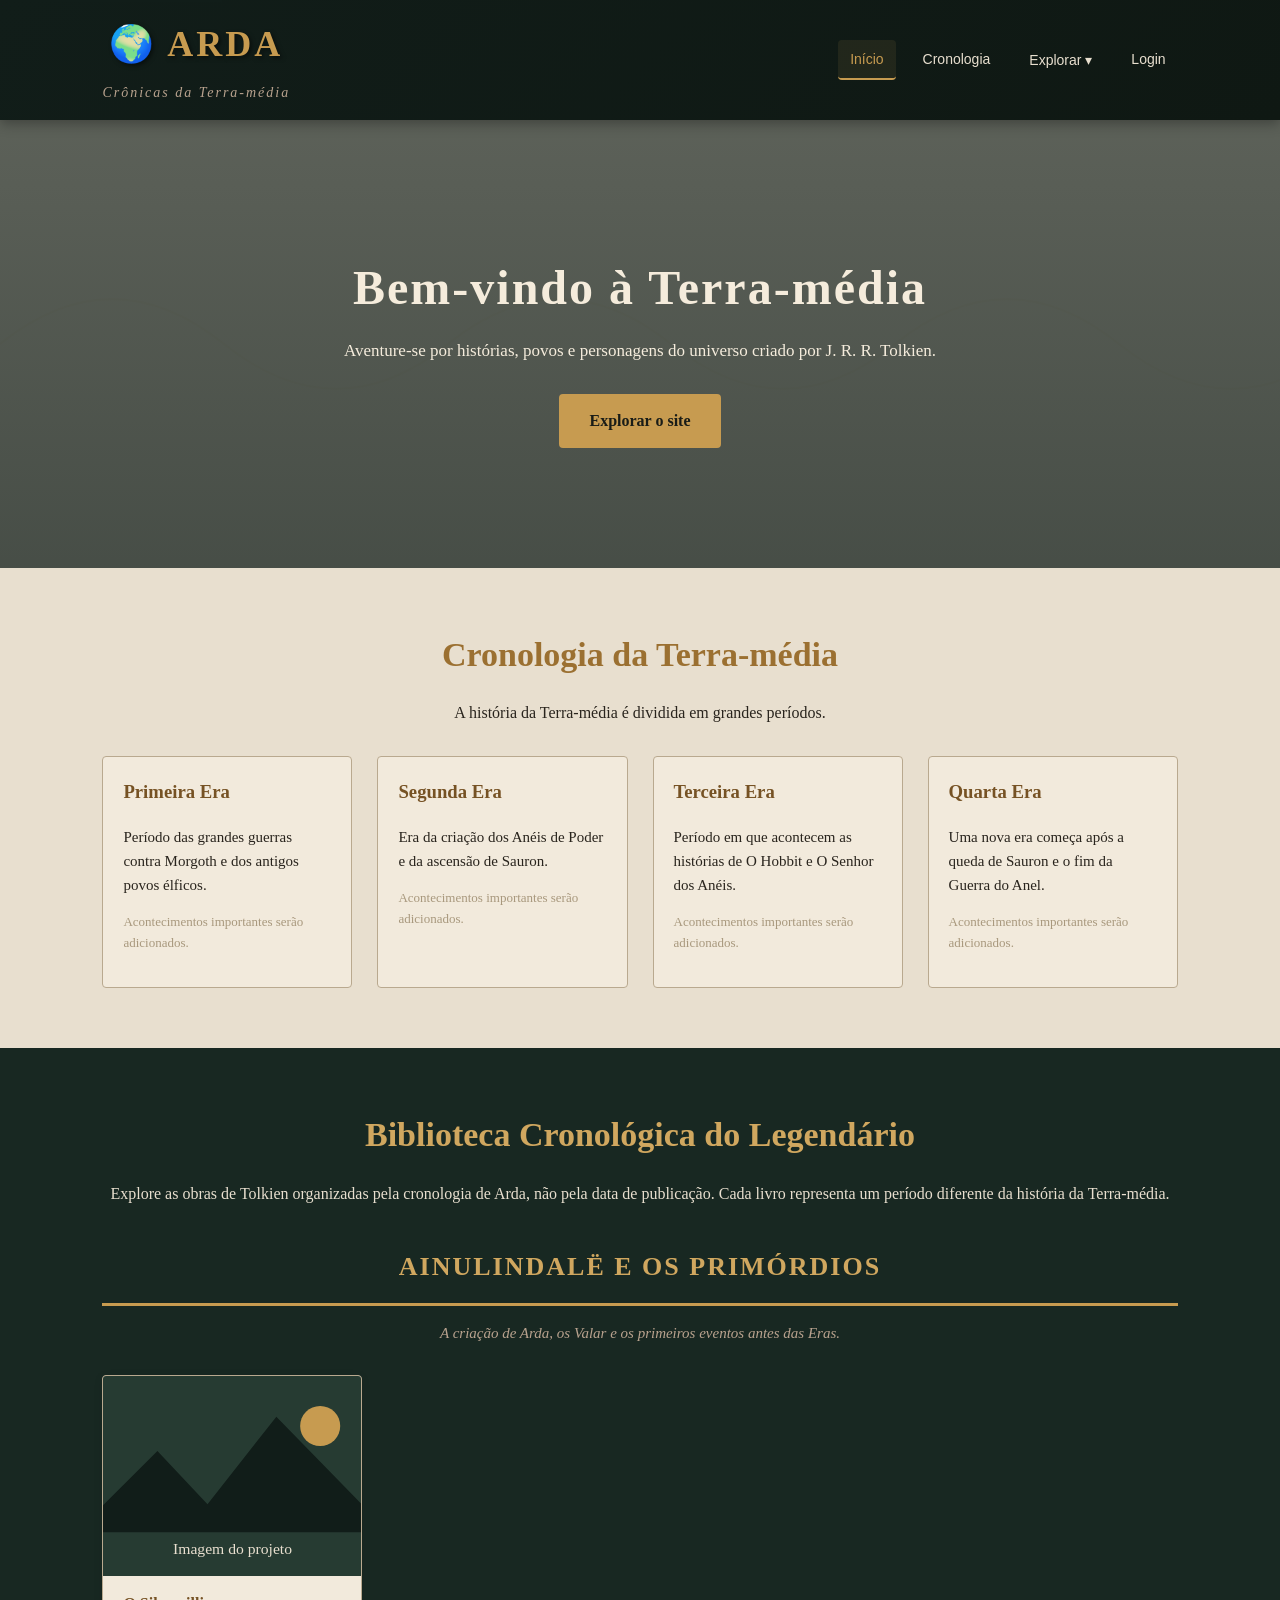
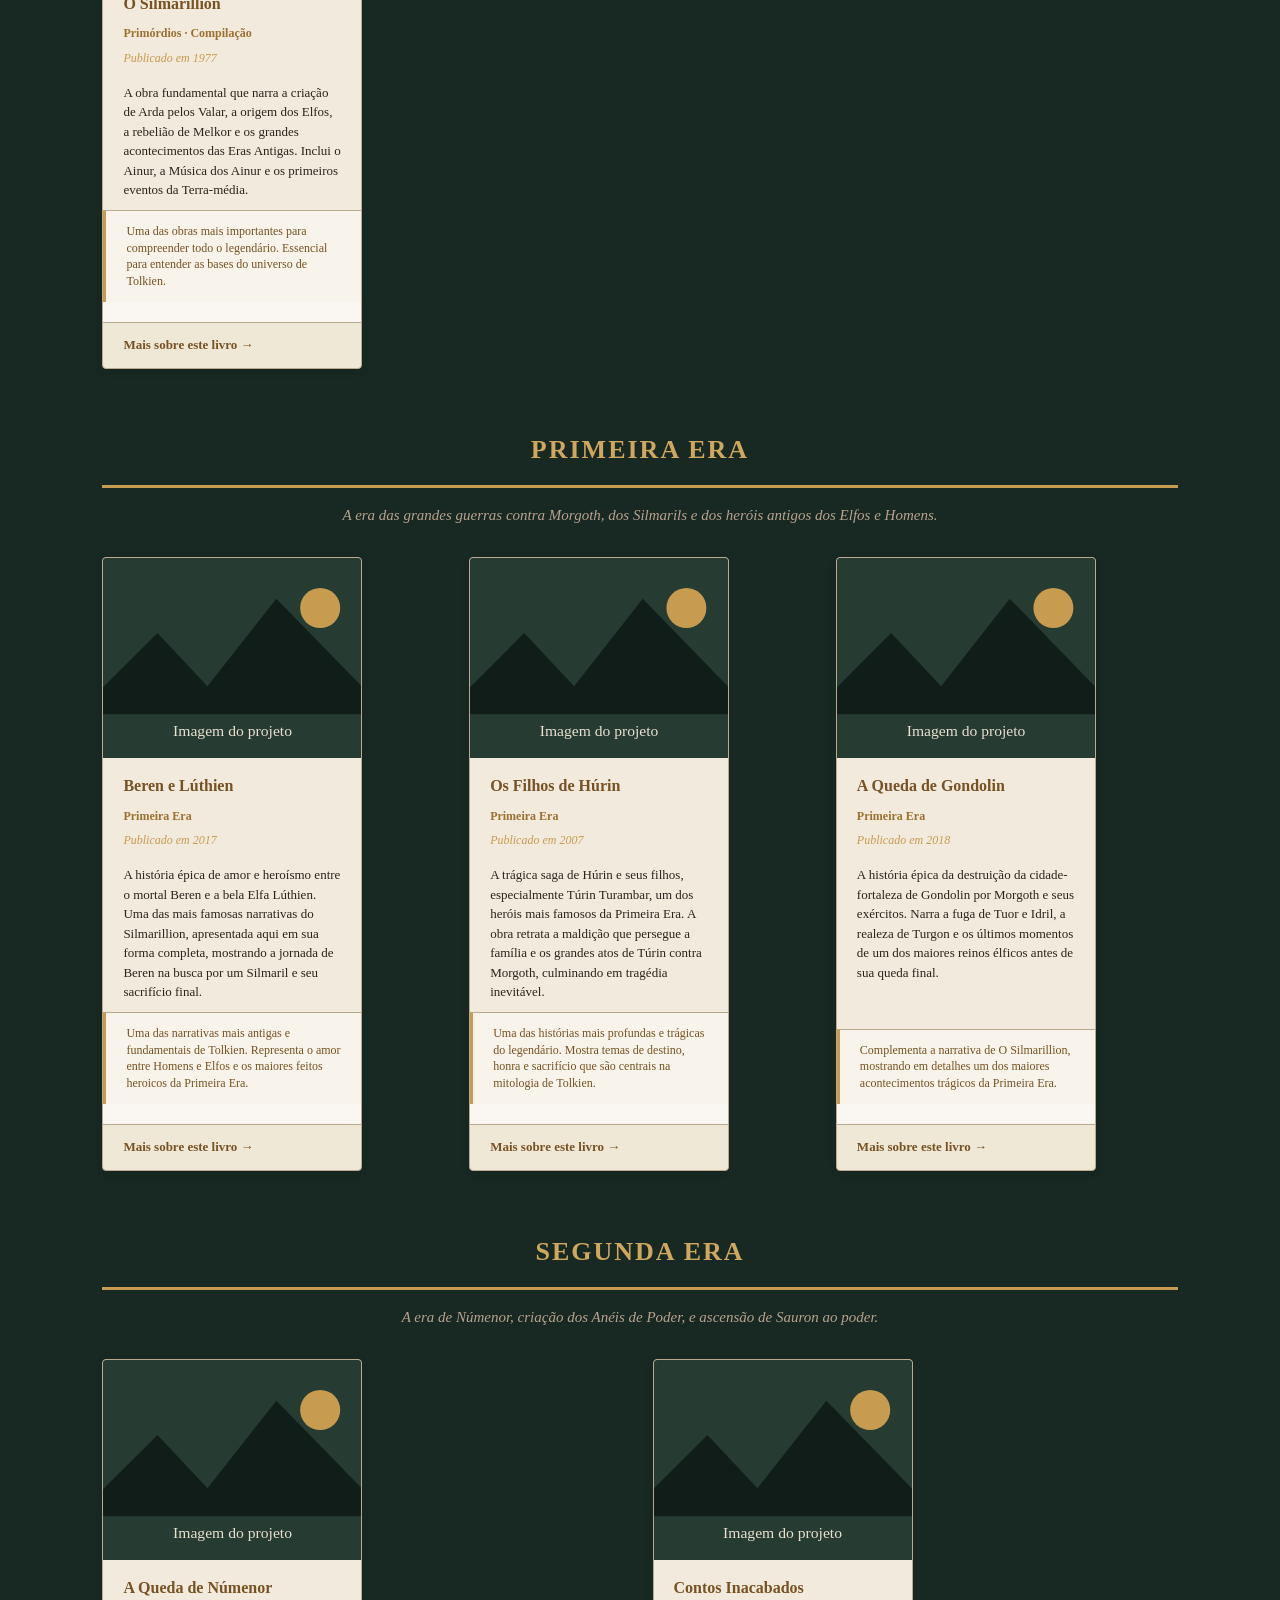
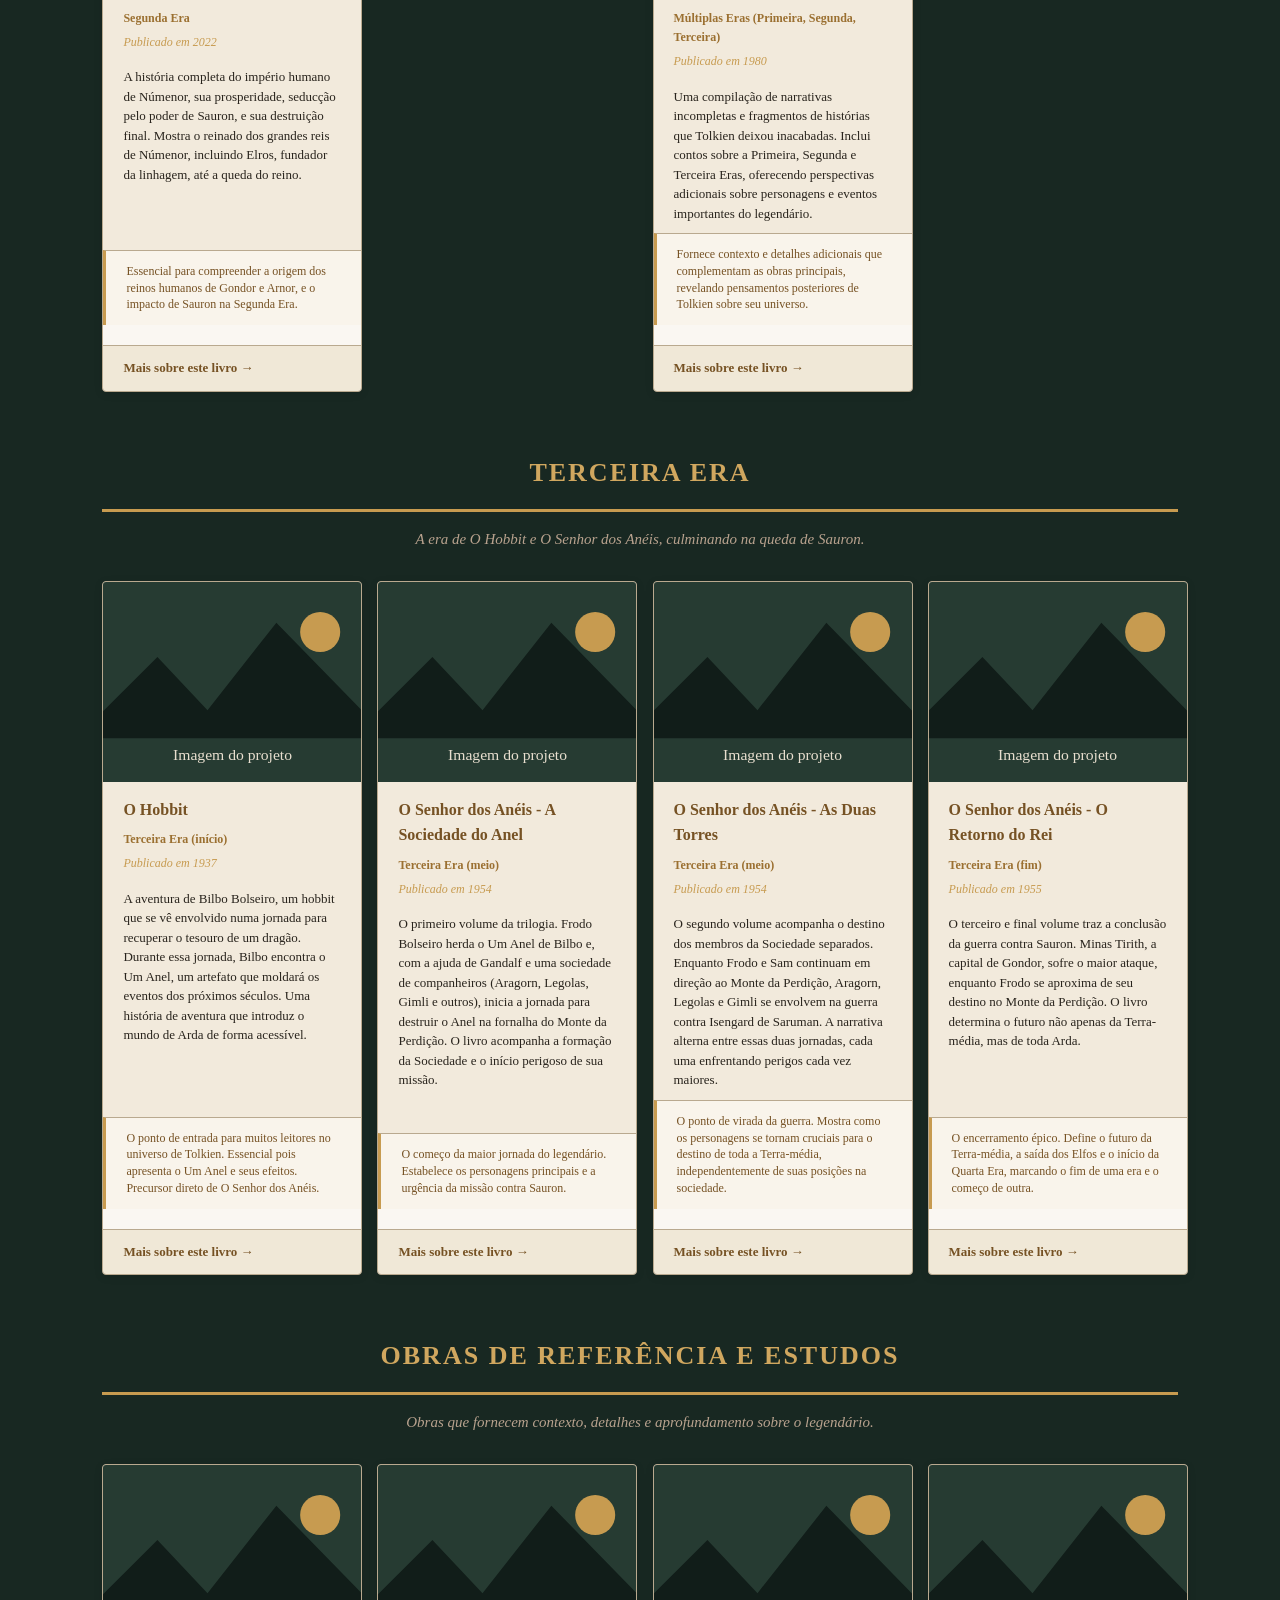
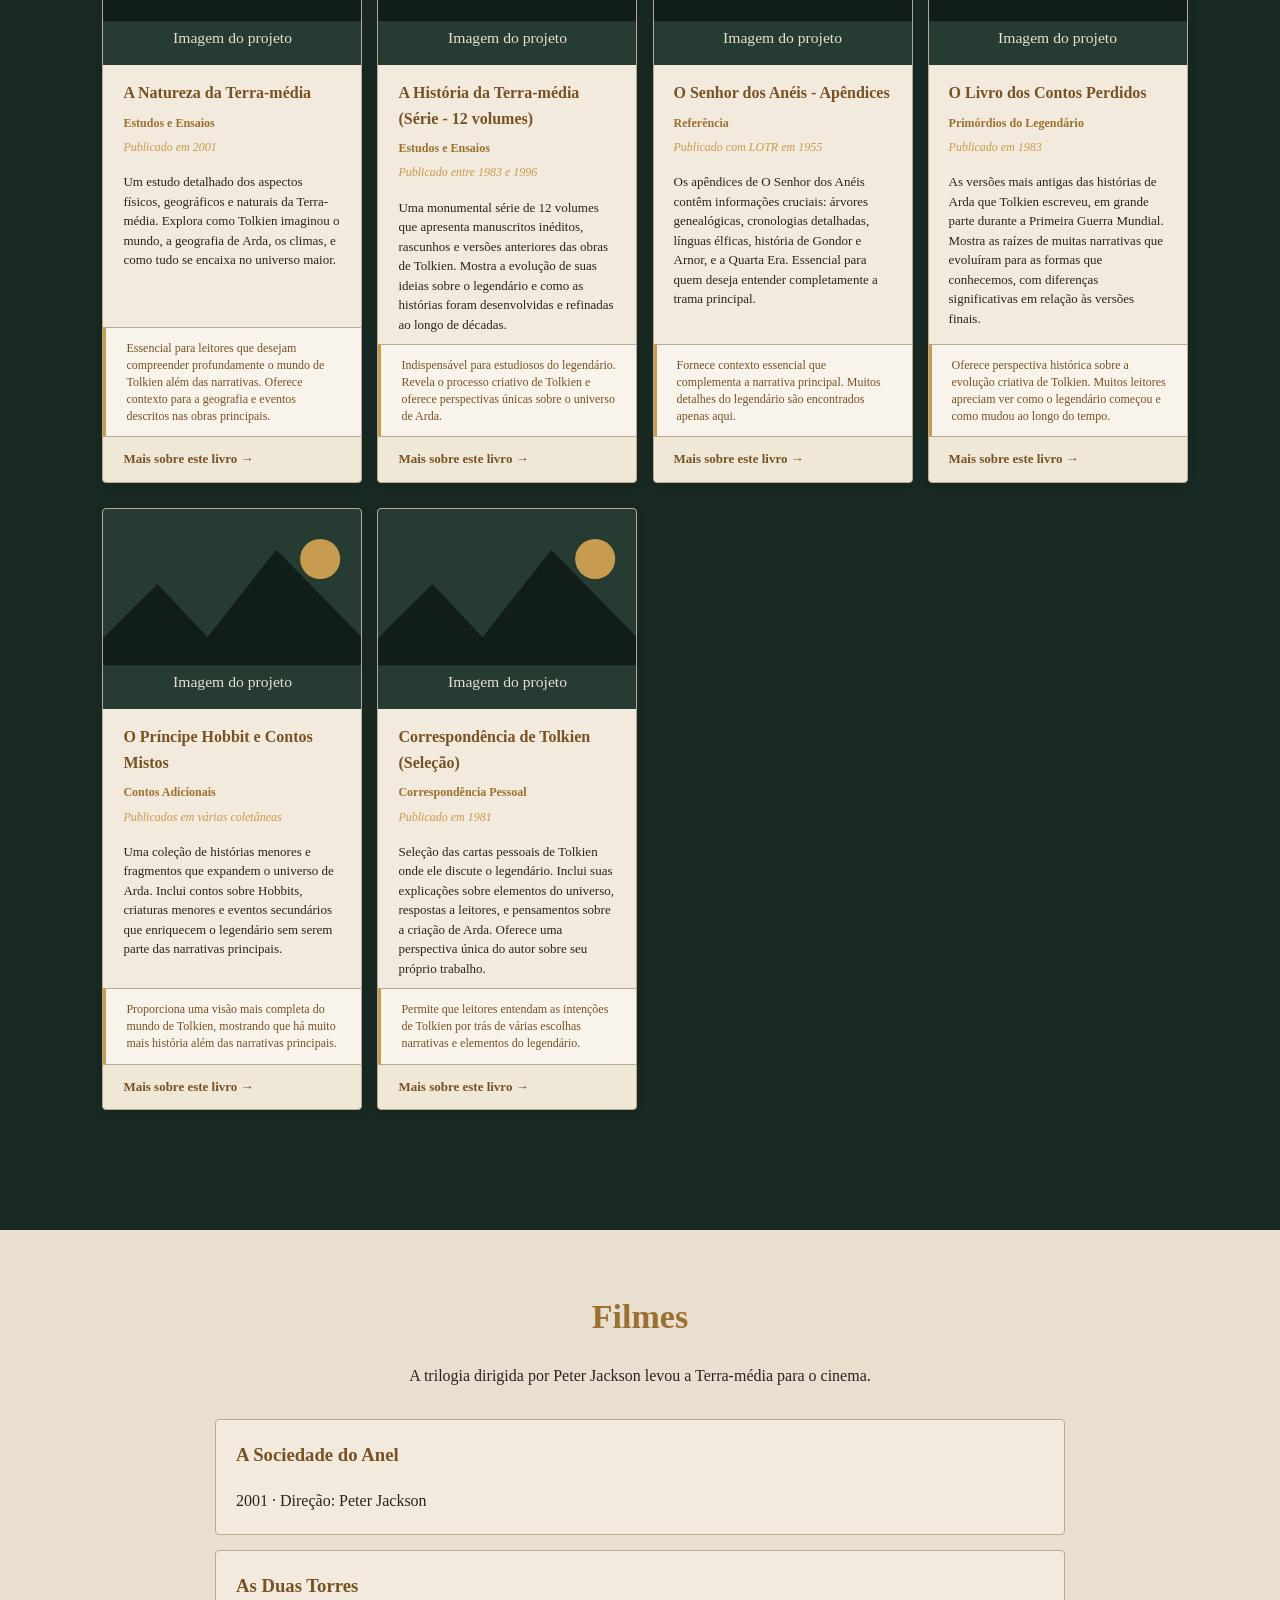
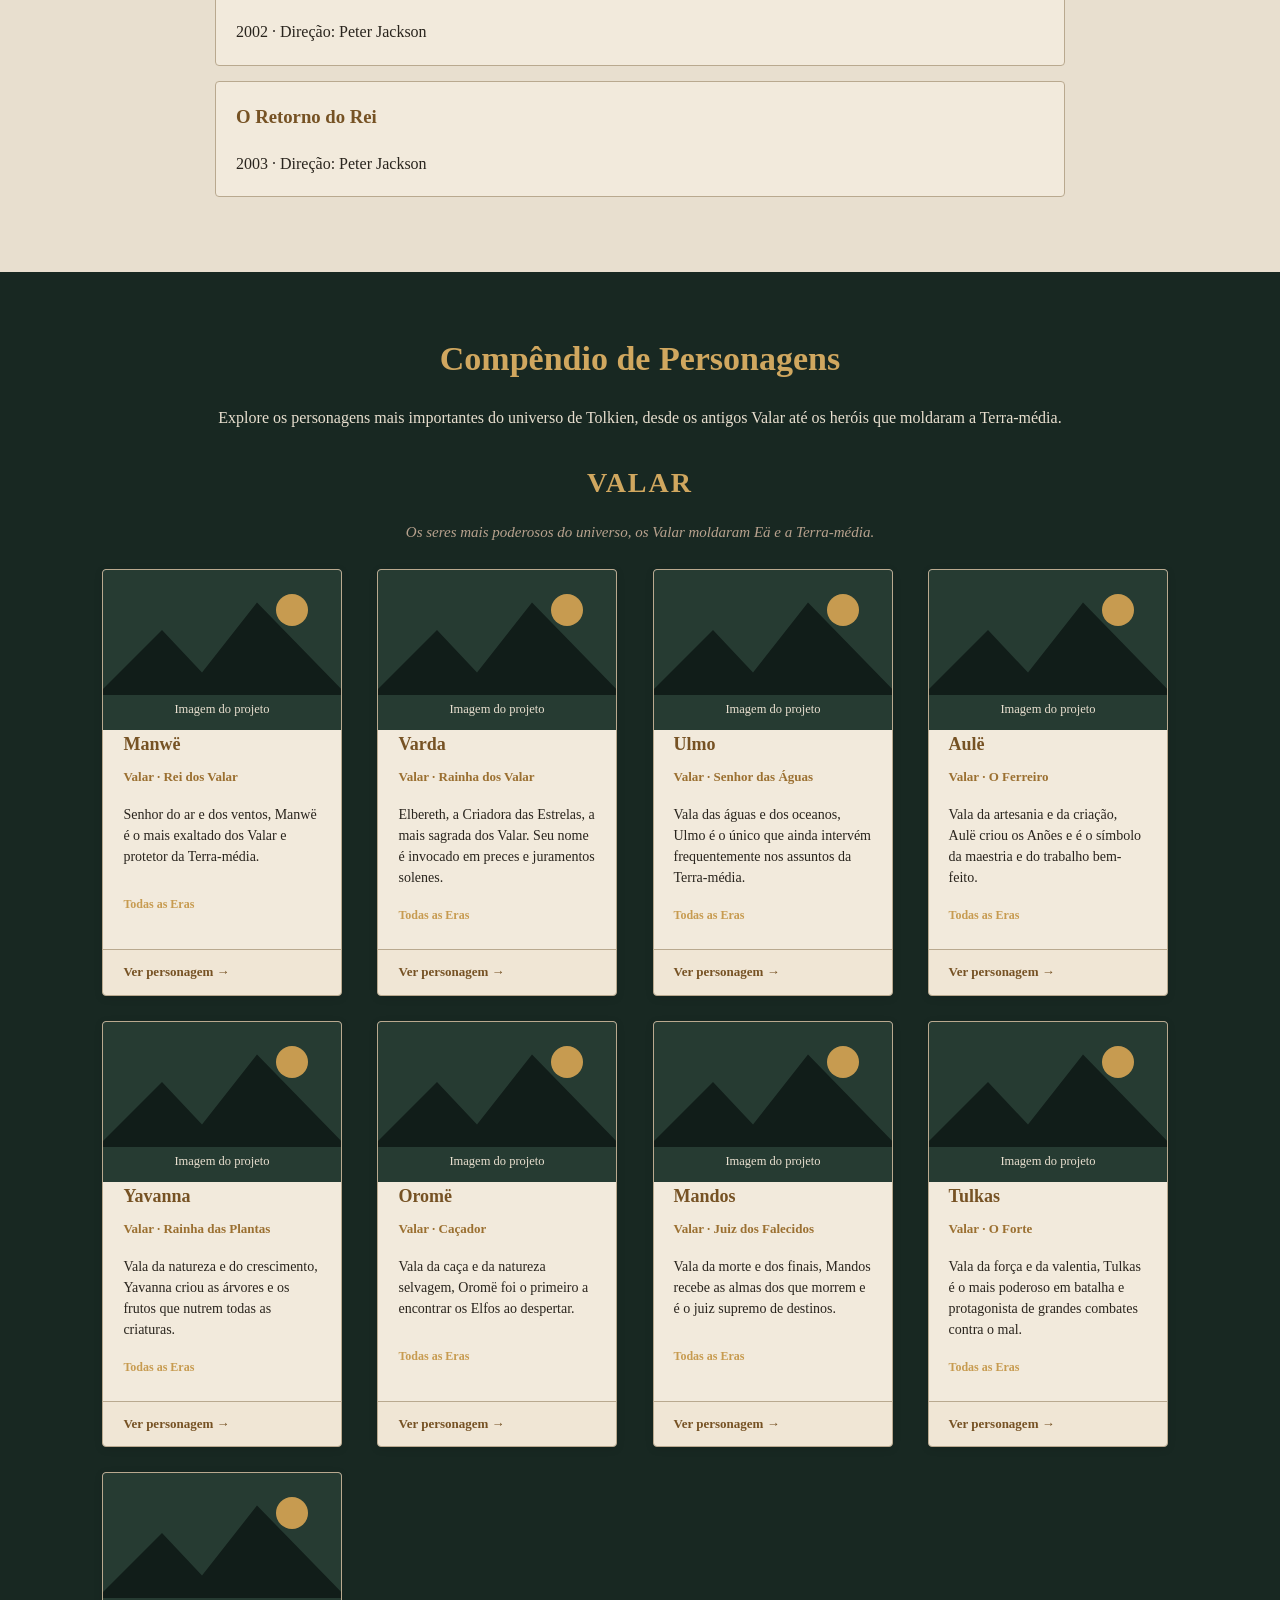
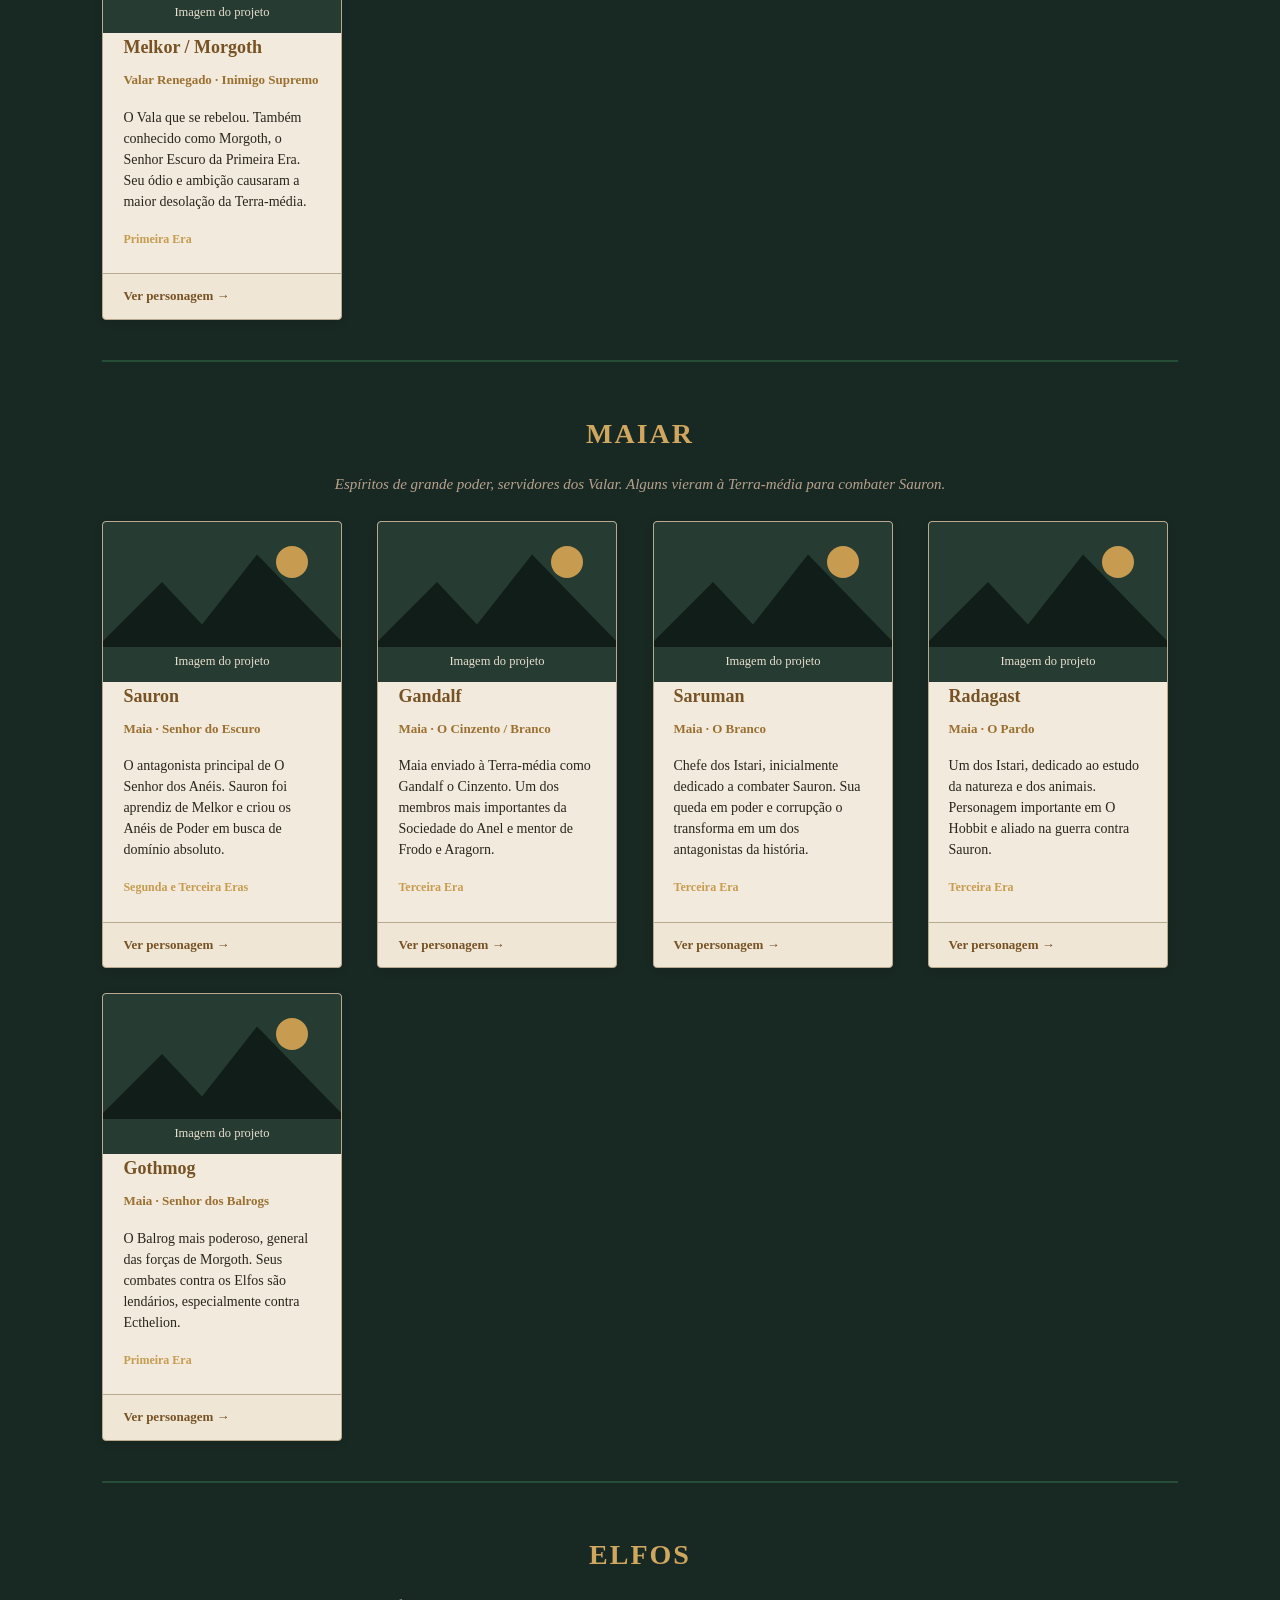
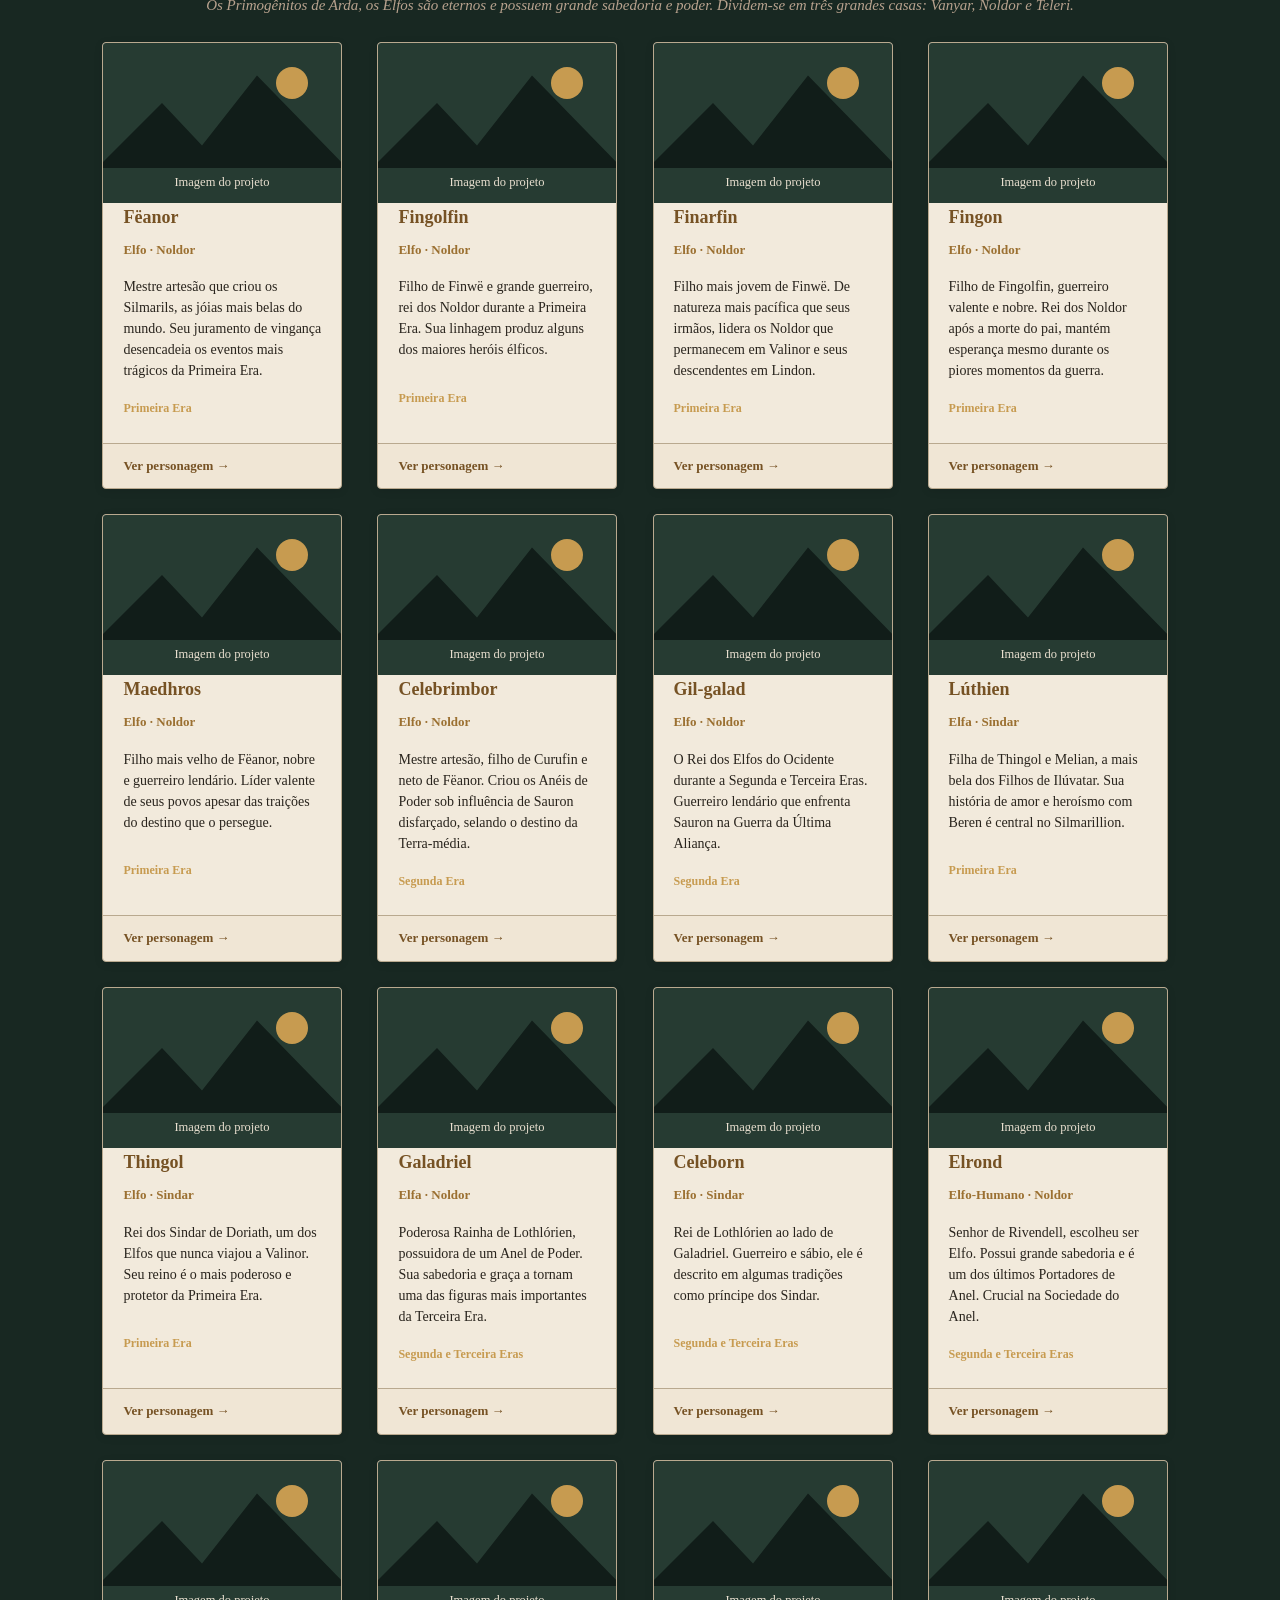
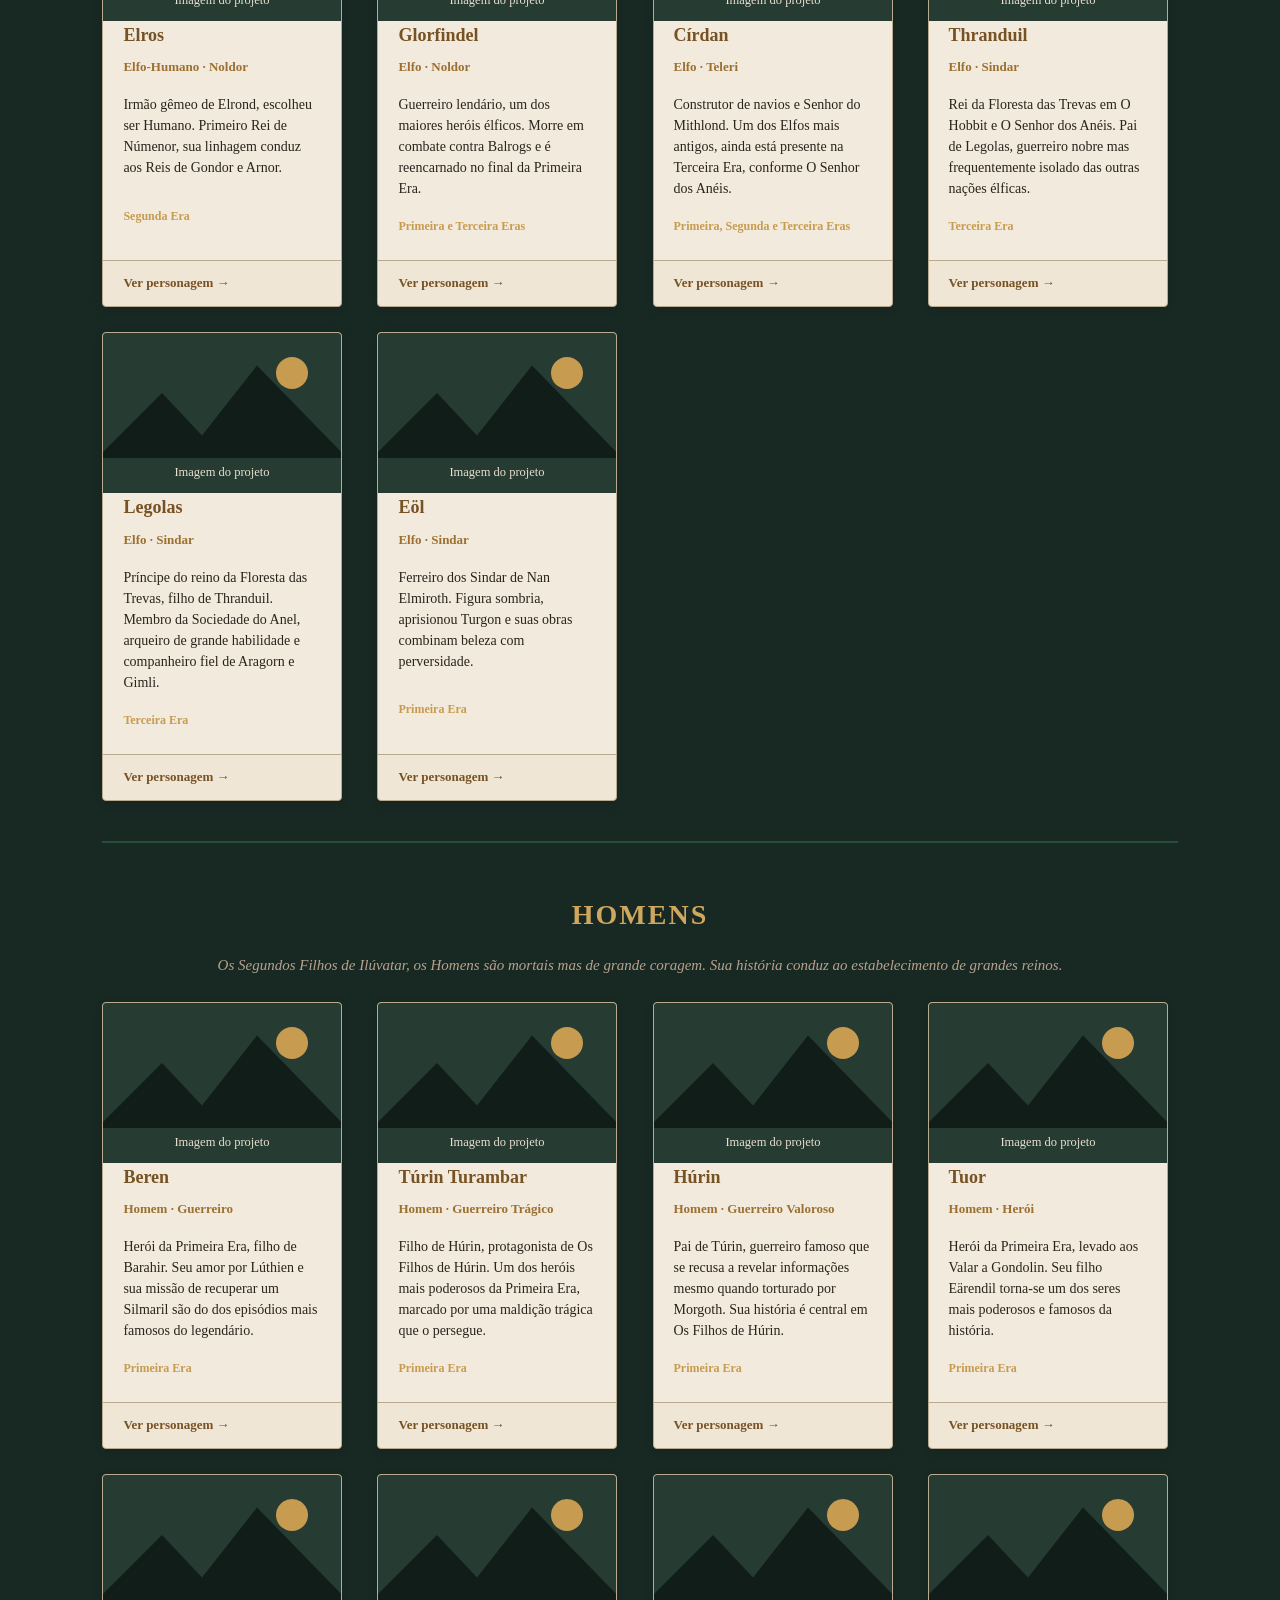
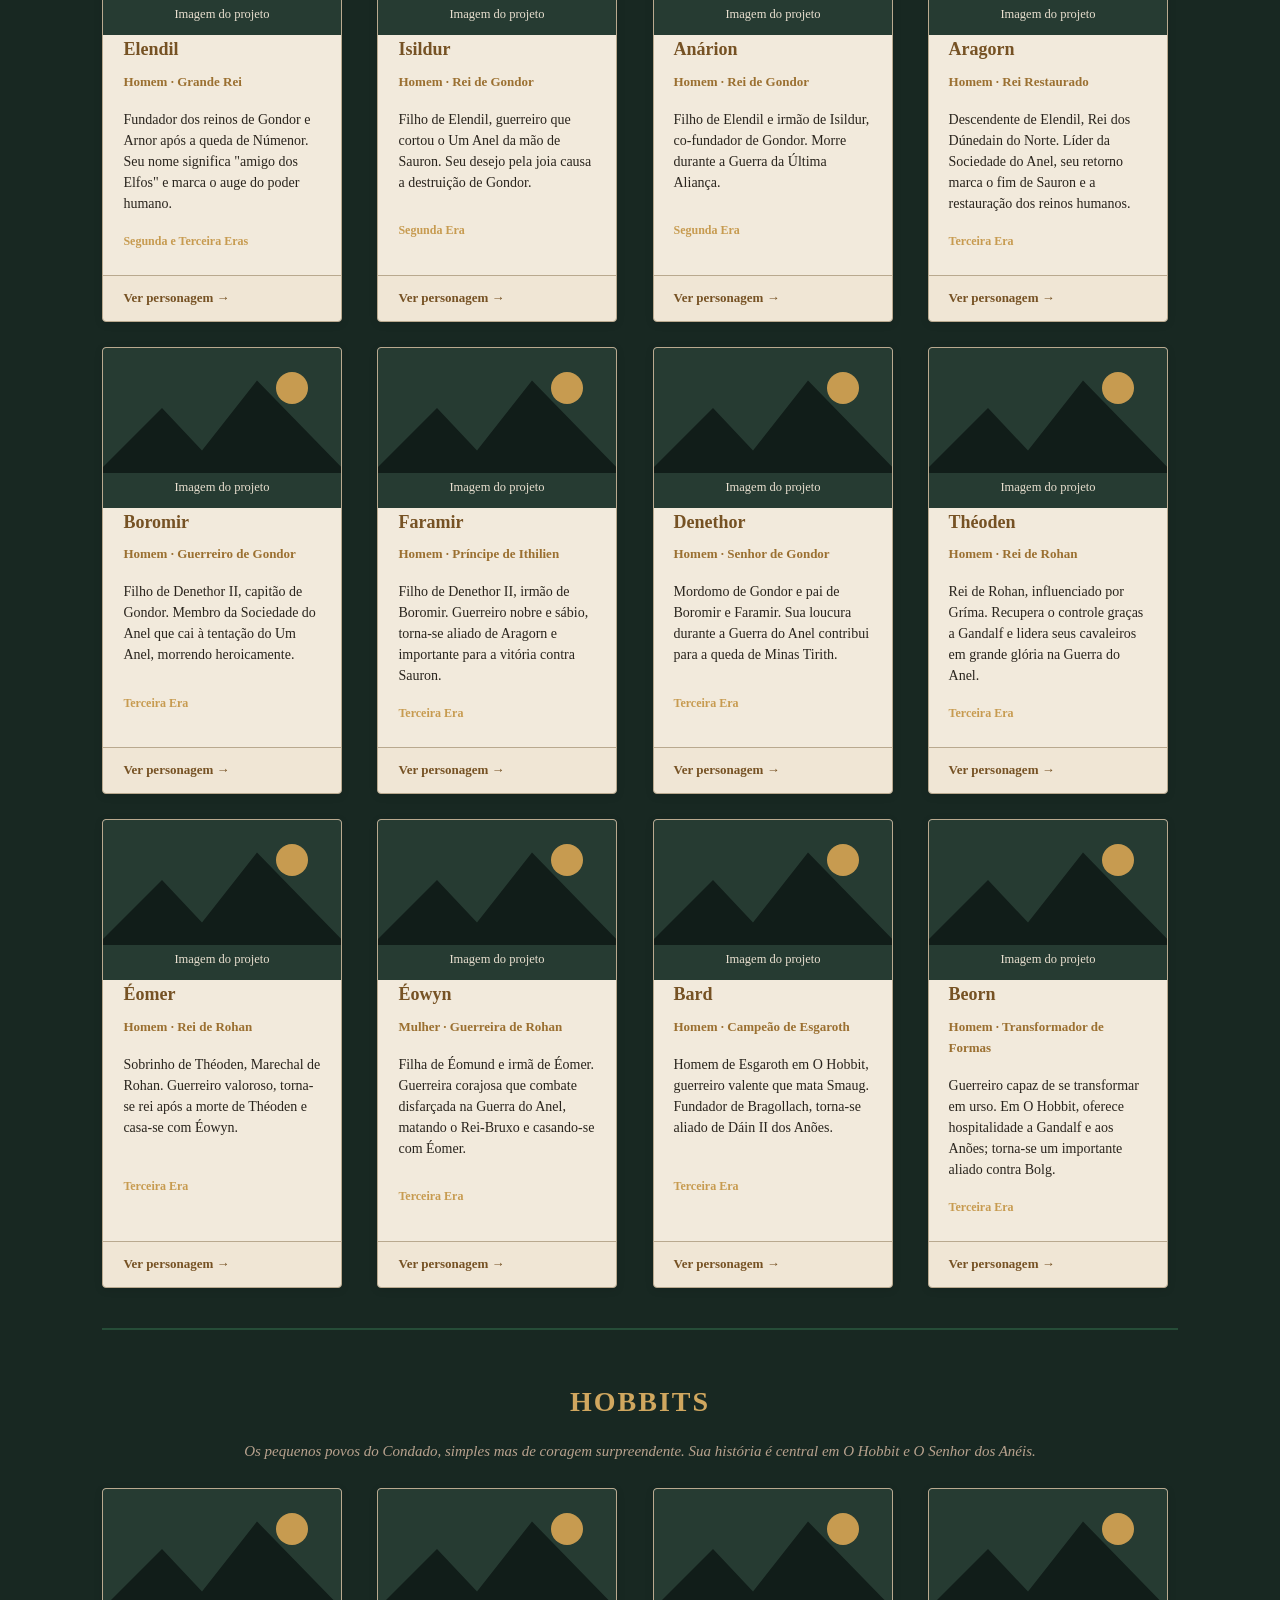
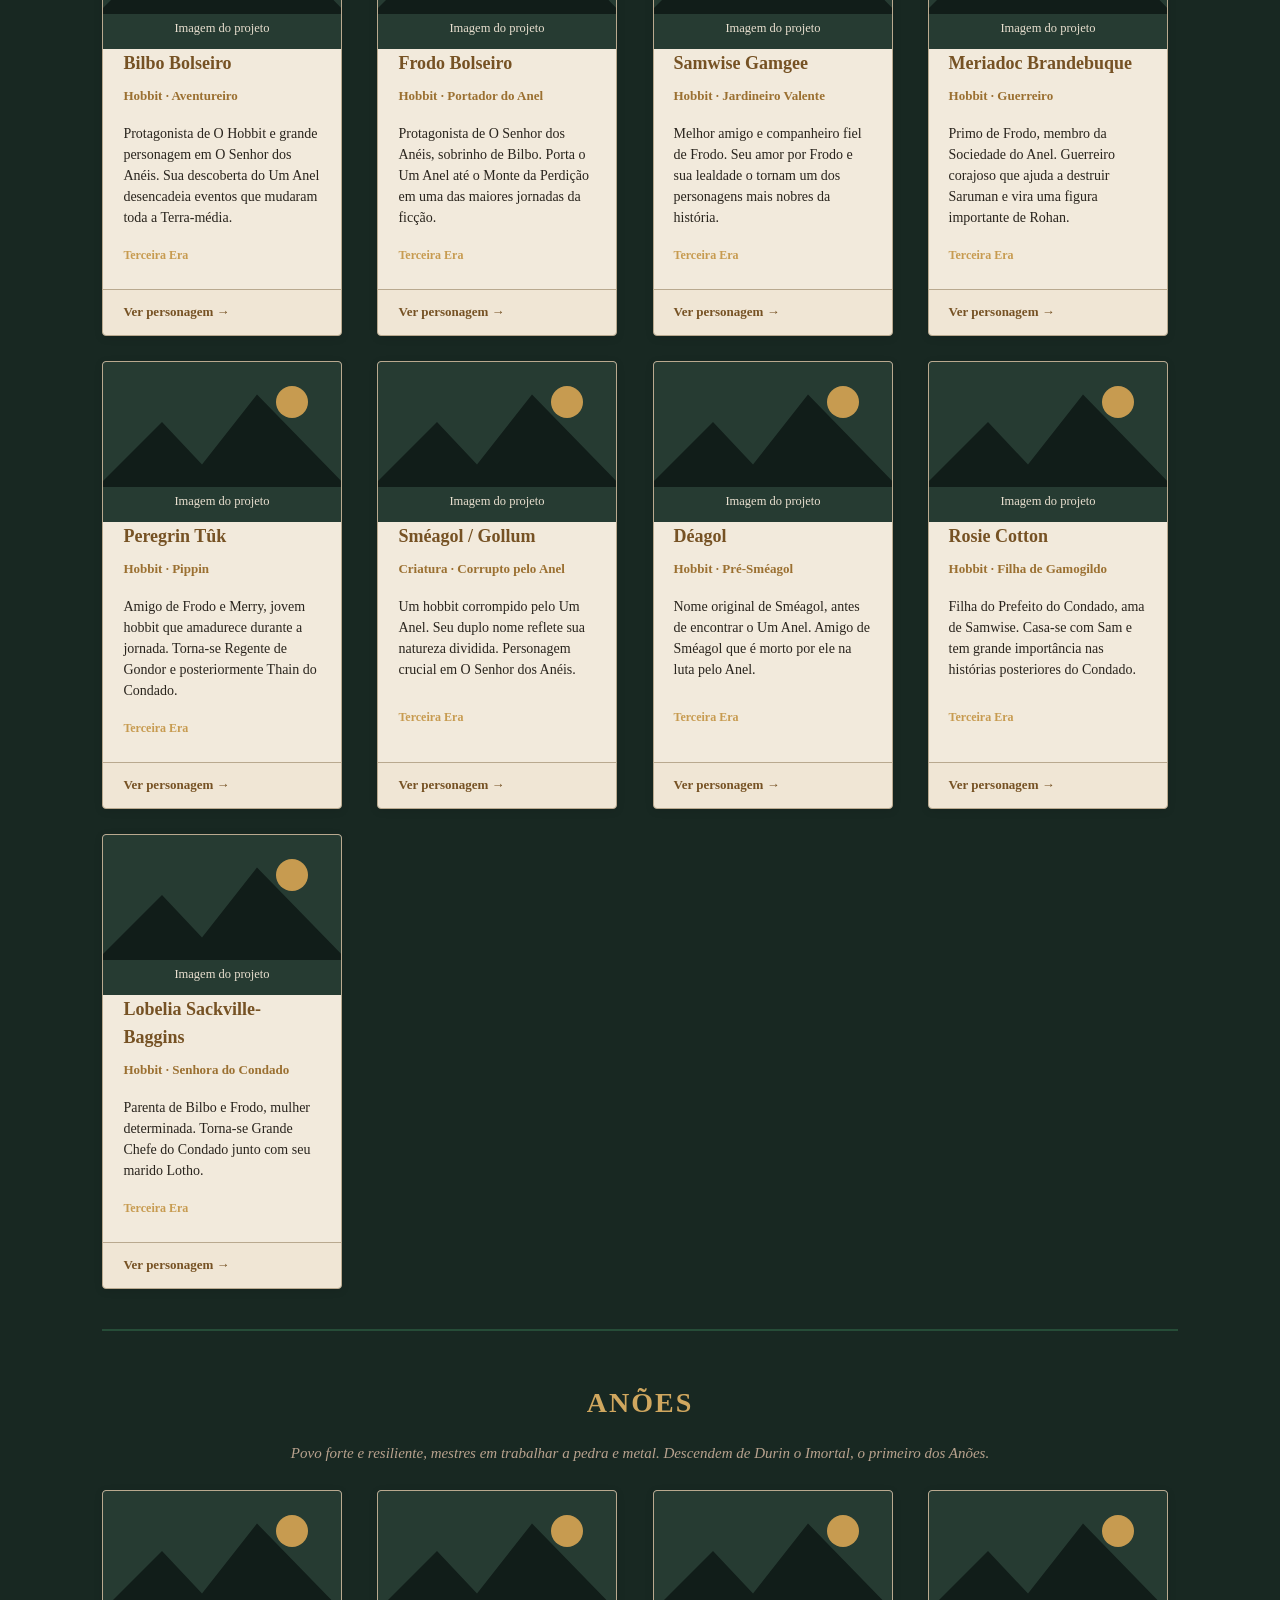
==== commit e19eff16: "feat: complete ARDA portal navigation and challenge Co-authored-by: Copilot <223556219+Copilot@users" ====
--- a/index-v2/index.html
+++ b/index-v2/index.html
@@ -6,28 +6,43 @@
     <meta name="description" content="ARDA - Portal sobre o universo de Tolkien. Explore a Terra-média, seus personagens, livros e cronologia.">
     <meta name="theme-color" content="#111d19">
     <title>ARDA - Portal do Universo de Tolkien</title>
+    <link rel="stylesheet" href="reset.css">
     <link rel="stylesheet" href="style.css">
+    <script src="script.js" defer></script>
 </head>
 <body>
     <a href="#conteudo-principal" class="skip-link">Pular para conteúdo principal</a>
     
-    <header class="cabecalho">
+    <header class="cabecalho" id="topo">
         <div class="header-content">
             <h1 class="nome-site">🌍 ARDA</h1>
             <p class="subtitulo-site">Crônicas da Terra-média</p>
         </div>
-        <nav class="navegacao-principal" aria-label="Navegação principal">
-            <a href="#inicio" class="nav-link">Início</a>
+        <button type="button" class="menu-toggle" id="menu-toggle" aria-controls="menu-principal" aria-expanded="false" aria-label="Abrir menu de navegação">
+            ☰ Menu
+        </button>
+        <nav class="navegacao-principal" id="menu-principal" aria-label="Navegação principal">
+            <a href="#inicio" class="nav-link ativo" aria-current="location">Início</a>
             <a href="#cronologia" class="nav-link">Cronologia</a>
-            <a href="#livros" class="nav-link">Livros</a>
-            <a href="#filmes" class="nav-link">Filmes</a>
-            <a href="#personagens" class="nav-link">Personagens</a>
+            <div class="dropdown">
+                <button type="button" class="nav-link dropdown-toggle" aria-expanded="false" aria-controls="submenu-explorar">
+                    Explorar ▾
+                </button>
+                <div class="dropdown-menu" id="submenu-explorar">
+                    <a href="#livros" class="nav-link">Livros</a>
+                    <a href="#filmes" class="nav-link">Filmes</a>
+                    <a href="#personagens" class="nav-link">Personagens</a>
+                    <a href="#trilhas" class="nav-link">Vídeo</a>
+                    <a href="#curiosidades" class="nav-link">Curiosidades</a>
+                    <a href="#desafio" class="nav-link">Desafio</a>
+                </div>
+            </div>
             <a href="#login" class="nav-link">Login</a>
         </nav>
     </header>
 
     <main id="conteudo-principal">
-        <section id="inicio" class="banner" role="banner">
+        <section id="inicio" class="banner">
             <h2>Bem-vindo à Terra-média</h2>
             <p>Aventure-se por histórias, povos e personagens do universo criado por J. R. R. Tolkien.</p>
             <a class="botao" href="#cronologia">Explorar o site</a>
@@ -53,7 +68,7 @@
                 <h3 class="titulo-era">AINULINDALË E OS PRIMÓRDIOS</h3>
                 <p class="descricao-era">A criação de Arda, os Valar e os primeiros eventos antes das Eras.</p>
                 <section class="grade">
-                    <article class="card-livro">
+                    <article class="card-livro" id="obra-silmarillion">
                         <img src="imagens/capa-placeholder.svg" alt="Capa de O Silmarillion">
                         <h4>O Silmarillion</h4>
                         <p class="era-livro">Primórdios · Compilação</p>
@@ -63,7 +78,7 @@
                         <div class="personagens-livro" data-livro="silmarillion">
                             <!-- Será populado com links para personagens relacionados -->
                         </div>
-                        <a href="livros/silmarillion.html" class="link-livro">Mais sobre este livro →</a>
+                        <a href="detalhes.html?tipo=obra&id=silmarillion" class="link-livro">Mais sobre este livro →</a>
                     </article>
                 </section>
             </div>
@@ -73,7 +88,7 @@
                 <h3 class="titulo-era">PRIMEIRA ERA</h3>
                 <p class="descricao-era">A era das grandes guerras contra Morgoth, dos Silmarils e dos heróis antigos dos Elfos e Homens.</p>
                 <section class="grade">
-                    <article class="card-livro">
+                    <article class="card-livro" id="obra-beren-luthien">
                         <img src="imagens/capa-placeholder.svg" alt="Capa de Beren e Lúthien">
                         <h4>Beren e Lúthien</h4>
                         <p class="era-livro">Primeira Era</p>
@@ -83,10 +98,10 @@
                         <div class="personagens-livro" data-livro="beren-luthien">
                             <!-- Será populado com links para personagens relacionados -->
                         </div>
-                        <a href="livros/beren-luthien.html" class="link-livro">Mais sobre este livro →</a>
-                    </article>
-
-                    <article class="card-livro">
+                        <a href="detalhes.html?tipo=obra&id=beren-luthien" class="link-livro">Mais sobre este livro →</a>
+                    </article>
+
+                    <article class="card-livro" id="obra-filhos-hurin">
                         <img src="imagens/capa-placeholder.svg" alt="Capa de Os Filhos de Húrin">
                         <h4>Os Filhos de Húrin</h4>
                         <p class="era-livro">Primeira Era</p>
@@ -96,10 +111,10 @@
                         <div class="personagens-livro" data-livro="filhos-hurin">
                             <!-- Será populado com links para personagens relacionados -->
                         </div>
-                        <a href="livros/filhos-hurin.html" class="link-livro">Mais sobre este livro →</a>
-                    </article>
-
-                    <article class="card-livro">
+                        <a href="detalhes.html?tipo=obra&id=filhos-hurin" class="link-livro">Mais sobre este livro →</a>
+                    </article>
+
+                    <article class="card-livro" id="obra-queda-gondolin">
                         <img src="imagens/capa-placeholder.svg" alt="Capa de A Queda de Gondolin">
                         <h4>A Queda de Gondolin</h4>
                         <p class="era-livro">Primeira Era</p>
@@ -109,7 +124,7 @@
                         <div class="personagens-livro" data-livro="queda-gondolin">
                             <!-- Será populado com links para personagens relacionados -->
                         </div>
-                        <a href="livros/queda-gondolin.html" class="link-livro">Mais sobre este livro →</a>
+                        <a href="detalhes.html?tipo=obra&id=queda-gondolin" class="link-livro">Mais sobre este livro →</a>
                     </article>
                 </section>
             </div>
@@ -119,7 +134,7 @@
                 <h3 class="titulo-era">SEGUNDA ERA</h3>
                 <p class="descricao-era">A era de Númenor, criação dos Anéis de Poder, e ascensão de Sauron ao poder.</p>
                 <section class="grade">
-                    <article class="card-livro">
+                    <article class="card-livro" id="obra-queda-numenor">
                         <img src="imagens/capa-placeholder.svg" alt="Capa de A Queda de Númenor">
                         <h4>A Queda de Númenor</h4>
                         <p class="era-livro">Segunda Era</p>
@@ -129,10 +144,10 @@
                         <div class="personagens-livro" data-livro="queda-numenor">
                             <!-- Será populado com links para personagens relacionados -->
                         </div>
-                        <a href="livros/queda-numenor.html" class="link-livro">Mais sobre este livro →</a>
-                    </article>
-
-                    <article class="card-livro">
+                        <a href="detalhes.html?tipo=obra&id=queda-numenor" class="link-livro">Mais sobre este livro →</a>
+                    </article>
+
+                    <article class="card-livro" id="obra-contos-inacabados">
                         <img src="imagens/capa-placeholder.svg" alt="Capa de Contos Inacabados - Segunda Era">
                         <h4>Contos Inacabados</h4>
                         <p class="era-livro">Múltiplas Eras (Primeira, Segunda, Terceira)</p>
@@ -142,7 +157,7 @@
                         <div class="personagens-livro" data-livro="contos-inacabados">
                             <!-- Será populado com links para personagens relacionados -->
                         </div>
-                        <a href="livros/contos-inacabados.html" class="link-livro">Mais sobre este livro →</a>
+                        <a href="detalhes.html?tipo=obra&id=contos-inacabados" class="link-livro">Mais sobre este livro →</a>
                     </article>
                 </section>
             </div>
@@ -152,7 +167,7 @@
                 <h3 class="titulo-era">TERCEIRA ERA</h3>
                 <p class="descricao-era">A era de O Hobbit e O Senhor dos Anéis, culminando na queda de Sauron.</p>
                 <section class="grade">
-                    <article class="card-livro">
+                    <article class="card-livro" id="obra-hobbit">
                         <img src="imagens/capa-placeholder.svg" alt="Capa de O Hobbit">
                         <h4>O Hobbit</h4>
                         <p class="era-livro">Terceira Era (início)</p>
@@ -162,10 +177,10 @@
                         <div class="personagens-livro" data-livro="hobbit">
                             <!-- Será populado com links para personagens relacionados -->
                         </div>
-                        <a href="livros/hobbit.html" class="link-livro">Mais sobre este livro →</a>
-                    </article>
-
-                    <article class="card-livro">
+                        <a href="detalhes.html?tipo=obra&id=hobbit" class="link-livro">Mais sobre este livro →</a>
+                    </article>
+
+                    <article class="card-livro" id="obra-sociedade-anel">
                         <img src="imagens/capa-placeholder.svg" alt="Capa de A Sociedade do Anel">
                         <h4>O Senhor dos Anéis - A Sociedade do Anel</h4>
                         <p class="era-livro">Terceira Era (meio)</p>
@@ -175,10 +190,10 @@
                         <div class="personagens-livro" data-livro="sociedade-anel">
                             <!-- Será populado com links para personagens relacionados -->
                         </div>
-                        <a href="livros/sociedade-anel.html" class="link-livro">Mais sobre este livro →</a>
-                    </article>
-
-                    <article class="card-livro">
+                        <a href="detalhes.html?tipo=obra&id=sociedade-anel" class="link-livro">Mais sobre este livro →</a>
+                    </article>
+
+                    <article class="card-livro" id="obra-duas-torres">
                         <img src="imagens/capa-placeholder.svg" alt="Capa de As Duas Torres">
                         <h4>O Senhor dos Anéis - As Duas Torres</h4>
                         <p class="era-livro">Terceira Era (meio)</p>
@@ -188,10 +203,10 @@
                         <div class="personagens-livro" data-livro="duas-torres">
                             <!-- Será populado com links para personagens relacionados -->
                         </div>
-                        <a href="livros/duas-torres.html" class="link-livro">Mais sobre este livro →</a>
-                    </article>
-
-                    <article class="card-livro">
+                        <a href="detalhes.html?tipo=obra&id=duas-torres" class="link-livro">Mais sobre este livro →</a>
+                    </article>
+
+                    <article class="card-livro" id="obra-retorno-rei">
                         <img src="imagens/capa-placeholder.svg" alt="Capa de O Retorno do Rei">
                         <h4>O Senhor dos Anéis - O Retorno do Rei</h4>
                         <p class="era-livro">Terceira Era (fim)</p>
@@ -201,7 +216,7 @@
                         <div class="personagens-livro" data-livro="retorno-rei">
                             <!-- Será populado com links para personagens relacionados -->
                         </div>
-                        <a href="livros/retorno-rei.html" class="link-livro">Mais sobre este livro →</a>
+                        <a href="detalhes.html?tipo=obra&id=retorno-rei" class="link-livro">Mais sobre este livro →</a>
                     </article>
                 </section>
             </div>
@@ -211,64 +226,64 @@
                 <h3 class="titulo-era">OBRAS DE REFERÊNCIA E ESTUDOS</h3>
                 <p class="descricao-era">Obras que fornecem contexto, detalhes e aprofundamento sobre o legendário.</p>
                 <section class="grade">
-                    <article class="card-livro">
+                    <article class="card-livro" id="obra-natureza-terra-media">
                         <img src="imagens/capa-placeholder.svg" alt="Capa de A Natureza da Terra-média">
                         <h4>A Natureza da Terra-média</h4>
                         <p class="era-livro">Estudos e Ensaios</p>
                         <p class="ano-publicacao">Publicado em 2001</p>
                         <p class="descricao-livro">Um estudo detalhado dos aspectos físicos, geográficos e naturais da Terra-média. Explora como Tolkien imaginou o mundo, a geografia de Arda, os climas, e como tudo se encaixa no universo maior.</p>
                         <p class="importancia">Essencial para leitores que desejam compreender profundamente o mundo de Tolkien além das narrativas. Oferece contexto para a geografia e eventos descritos nas obras principais.</p>
-                        <a href="livros/natureza-terra-media.html" class="link-livro">Mais sobre este livro →</a>
-                    </article>
-
-                    <article class="card-livro">
+                        <a href="detalhes.html?tipo=obra&id=natureza-terra-media" class="link-livro">Mais sobre este livro →</a>
+                    </article>
+
+                    <article class="card-livro" id="obra-historia-terra-media">
                         <img src="imagens/capa-placeholder.svg" alt="Capa de A História da Terra-média">
                         <h4>A História da Terra-média (Série - 12 volumes)</h4>
                         <p class="era-livro">Estudos e Ensaios</p>
                         <p class="ano-publicacao">Publicado entre 1983 e 1996</p>
                         <p class="descricao-livro">Uma monumental série de 12 volumes que apresenta manuscritos inéditos, rascunhos e versões anteriores das obras de Tolkien. Mostra a evolução de suas ideias sobre o legendário e como as histórias foram desenvolvidas e refinadas ao longo de décadas.</p>
                         <p class="importancia">Indispensável para estudiosos do legendário. Revela o processo criativo de Tolkien e oferece perspectivas únicas sobre o universo de Arda.</p>
-                        <a href="livros/historia-terra-media.html" class="link-livro">Mais sobre este livro →</a>
-                    </article>
-
-                    <article class="card-livro">
+                        <a href="detalhes.html?tipo=obra&id=historia-terra-media" class="link-livro">Mais sobre este livro →</a>
+                    </article>
+
+                    <article class="card-livro" id="obra-apendices-lotr">
                         <img src="imagens/capa-placeholder.svg" alt="Capa de O Senhor dos Anéis - Apêndices">
                         <h4>O Senhor dos Anéis - Apêndices</h4>
                         <p class="era-livro">Referência</p>
                         <p class="ano-publicacao">Publicado com LOTR em 1955</p>
                         <p class="descricao-livro">Os apêndices de O Senhor dos Anéis contêm informações cruciais: árvores genealógicas, cronologias detalhadas, línguas élficas, história de Gondor e Arnor, e a Quarta Era. Essencial para quem deseja entender completamente a trama principal.</p>
                         <p class="importancia">Fornece contexto essencial que complementa a narrativa principal. Muitos detalhes do legendário são encontrados apenas aqui.</p>
-                        <a href="livros/apendices-lotr.html" class="link-livro">Mais sobre este livro →</a>
-                    </article>
-
-                    <article class="card-livro">
+                        <a href="detalhes.html?tipo=obra&id=apendices-lotr" class="link-livro">Mais sobre este livro →</a>
+                    </article>
+
+                    <article class="card-livro" id="obra-livro-contos-perdidos">
                         <img src="imagens/capa-placeholder.svg" alt="Capa de O Livro dos Contos Perdidos">
                         <h4>O Livro dos Contos Perdidos</h4>
                         <p class="era-livro">Primórdios do Legendário</p>
                         <p class="ano-publicacao">Publicado em 1983</p>
                         <p class="descricao-livro">As versões mais antigas das histórias de Arda que Tolkien escreveu, em grande parte durante a Primeira Guerra Mundial. Mostra as raízes de muitas narrativas que evoluíram para as formas que conhecemos, com diferenças significativas em relação às versões finais.</p>
                         <p class="importancia">Oferece perspectiva histórica sobre a evolução criativa de Tolkien. Muitos leitores apreciam ver como o legendário começou e como mudou ao longo do tempo.</p>
-                        <a href="livros/livro-contos-perdidos.html" class="link-livro">Mais sobre este livro →</a>
-                    </article>
-
-                    <article class="card-livro">
+                        <a href="detalhes.html?tipo=obra&id=livro-contos-perdidos" class="link-livro">Mais sobre este livro →</a>
+                    </article>
+
+                    <article class="card-livro" id="obra-contos-mistos">
                         <img src="imagens/capa-placeholder.svg" alt="Capa de Noções Básicas de Linguagem Élfica">
                         <h4>O Príncipe Hobbit e Contos Mistos</h4>
                         <p class="era-livro">Contos Adicionais</p>
                         <p class="ano-publicacao">Publicados em várias coletâneas</p>
                         <p class="descricao-livro">Uma coleção de histórias menores e fragmentos que expandem o universo de Arda. Inclui contos sobre Hobbits, criaturas menores e eventos secundários que enriquecem o legendário sem serem parte das narrativas principais.</p>
                         <p class="importancia">Proporciona uma visão mais completa do mundo de Tolkien, mostrando que há muito mais história além das narrativas principais.</p>
-                        <a href="livros/contos-mistos.html" class="link-livro">Mais sobre este livro →</a>
-                    </article>
-
-                    <article class="card-livro">
+                        <a href="detalhes.html?tipo=obra&id=contos-mistos" class="link-livro">Mais sobre este livro →</a>
+                    </article>
+
+                    <article class="card-livro" id="obra-correspondencia-tolkien">
                         <img src="imagens/capa-placeholder.svg" alt="Capa de Correspondência de Tolkien">
                         <h4>Correspondência de Tolkien (Seleção)</h4>
                         <p class="era-livro">Correspondência Pessoal</p>
                         <p class="ano-publicacao">Publicado em 1981</p>
                         <p class="descricao-livro">Seleção das cartas pessoais de Tolkien onde ele discute o legendário. Inclui suas explicações sobre elementos do universo, respostas a leitores, e pensamentos sobre a criação de Arda. Oferece uma perspectiva única do autor sobre seu próprio trabalho.</p>
                         <p class="importancia">Permite que leitores entendam as intenções de Tolkien por trás de várias escolhas narrativas e elementos do legendário.</p>
-                        <a href="livros/correspondencia-tolkien.html" class="link-livro">Mais sobre este livro →</a>
+                        <a href="detalhes.html?tipo=obra&id=correspondencia-tolkien" class="link-livro">Mais sobre este livro →</a>
                     </article>
                 </section>
             </div>
@@ -294,85 +309,85 @@
                 <h3 class="titulo-categoria">VALAR</h3>
                 <p class="descricao-categoria">Os seres mais poderosos do universo, os Valar moldaram Eä e a Terra-média.</p>
                 <section class="grade-personagens">
-                    <article class="card-personagem">
+                    <article class="card-personagem" id="personagem-manwe">
                         <div class="imagem-personagem"><img src="imagens/capa-placeholder.svg" alt="Manwë"></div>
                         <h4>Manwë</h4>
                         <p class="categoria">Valar · Rei dos Valar</p>
                         <p class="descricao">Senhor do ar e dos ventos, Manwë é o mais exaltado dos Valar e protetor da Terra-média.</p>
                         <p class="era">Todas as Eras</p>
-                        <a href="personagens/manwe.html" class="link-personagem">Ver personagem →</a>
-                    </article>
-
-                    <article class="card-personagem">
+                        <a href="detalhes.html?tipo=personagem&id=manwe" class="link-personagem">Ver personagem →</a>
+                    </article>
+
+                    <article class="card-personagem" id="personagem-varda">
                         <div class="imagem-personagem"><img src="imagens/capa-placeholder.svg" alt="Varda"></div>
                         <h4>Varda</h4>
                         <p class="categoria">Valar · Rainha dos Valar</p>
                         <p class="descricao">Elbereth, a Criadora das Estrelas, a mais sagrada dos Valar. Seu nome é invocado em preces e juramentos solenes.</p>
                         <p class="era">Todas as Eras</p>
-                        <a href="personagens/varda.html" class="link-personagem">Ver personagem →</a>
-                    </article>
-
-                    <article class="card-personagem">
+                        <a href="detalhes.html?tipo=personagem&id=varda" class="link-personagem">Ver personagem →</a>
+                    </article>
+
+                    <article class="card-personagem" id="personagem-ulmo">
                         <div class="imagem-personagem"><img src="imagens/capa-placeholder.svg" alt="Ulmo"></div>
                         <h4>Ulmo</h4>
                         <p class="categoria">Valar · Senhor das Águas</p>
                         <p class="descricao">Vala das águas e dos oceanos, Ulmo é o único que ainda intervém frequentemente nos assuntos da Terra-média.</p>
                         <p class="era">Todas as Eras</p>
-                        <a href="personagens/ulmo.html" class="link-personagem">Ver personagem →</a>
-                    </article>
-
-                    <article class="card-personagem">
+                        <a href="detalhes.html?tipo=personagem&id=ulmo" class="link-personagem">Ver personagem →</a>
+                    </article>
+
+                    <article class="card-personagem" id="personagem-aule">
                         <div class="imagem-personagem"><img src="imagens/capa-placeholder.svg" alt="Aulë"></div>
                         <h4>Aulë</h4>
                         <p class="categoria">Valar · O Ferreiro</p>
                         <p class="descricao">Vala da artesania e da criação, Aulë criou os Anões e é o símbolo da maestria e do trabalho bem-feito.</p>
                         <p class="era">Todas as Eras</p>
-                        <a href="personagens/aule.html" class="link-personagem">Ver personagem →</a>
-                    </article>
-
-                    <article class="card-personagem">
+                        <a href="detalhes.html?tipo=personagem&id=aule" class="link-personagem">Ver personagem →</a>
+                    </article>
+
+                    <article class="card-personagem" id="personagem-yavanna">
                         <div class="imagem-personagem"><img src="imagens/capa-placeholder.svg" alt="Yavanna"></div>
                         <h4>Yavanna</h4>
                         <p class="categoria">Valar · Rainha das Plantas</p>
                         <p class="descricao">Vala da natureza e do crescimento, Yavanna criou as árvores e os frutos que nutrem todas as criaturas.</p>
                         <p class="era">Todas as Eras</p>
-                        <a href="personagens/yavanna.html" class="link-personagem">Ver personagem →</a>
-                    </article>
-
-                    <article class="card-personagem">
+                        <a href="detalhes.html?tipo=personagem&id=yavanna" class="link-personagem">Ver personagem →</a>
+                    </article>
+
+                    <article class="card-personagem" id="personagem-orome">
                         <div class="imagem-personagem"><img src="imagens/capa-placeholder.svg" alt="Oromë"></div>
                         <h4>Oromë</h4>
                         <p class="categoria">Valar · Caçador</p>
                         <p class="descricao">Vala da caça e da natureza selvagem, Oromë foi o primeiro a encontrar os Elfos ao despertar.</p>
                         <p class="era">Todas as Eras</p>
-                        <a href="personagens/orome.html" class="link-personagem">Ver personagem →</a>
-                    </article>
-
-                    <article class="card-personagem">
+                        <a href="detalhes.html?tipo=personagem&id=orome" class="link-personagem">Ver personagem →</a>
+                    </article>
+
+                    <article class="card-personagem" id="personagem-mandos">
                         <div class="imagem-personagem"><img src="imagens/capa-placeholder.svg" alt="Mandos"></div>
                         <h4>Mandos</h4>
                         <p class="categoria">Valar · Juiz dos Falecidos</p>
                         <p class="descricao">Vala da morte e dos finais, Mandos recebe as almas dos que morrem e é o juiz supremo de destinos.</p>
                         <p class="era">Todas as Eras</p>
-                        <a href="personagens/mandos.html" class="link-personagem">Ver personagem →</a>
-                    </article>
-
-                    <article class="card-personagem">
+                        <a href="detalhes.html?tipo=personagem&id=mandos" class="link-personagem">Ver personagem →</a>
+                    </article>
+
+                    <article class="card-personagem" id="personagem-tulkas">
                         <div class="imagem-personagem"><img src="imagens/capa-placeholder.svg" alt="Tulkas"></div>
                         <h4>Tulkas</h4>
                         <p class="categoria">Valar · O Forte</p>
                         <p class="descricao">Vala da força e da valentia, Tulkas é o mais poderoso em batalha e protagonista de grandes combates contra o mal.</p>
                         <p class="era">Todas as Eras</p>
-                        <a href="personagens/tulkas.html" class="link-personagem">Ver personagem →</a>
-                    </article>
-
-                    <article class="card-personagem">
+                        <a href="detalhes.html?tipo=personagem&id=tulkas" class="link-personagem">Ver personagem →</a>
+                    </article>
+
+                    <article class="card-personagem" id="personagem-morgoth">
                         <div class="imagem-personagem"><img src="imagens/capa-placeholder.svg" alt="Melkor / Morgoth"></div>
                         <h4>Melkor / Morgoth</h4>
                         <p class="categoria">Valar Renegado · Inimigo Supremo</p>
                         <p class="descricao">O Vala que se rebelou. Também conhecido como Morgoth, o Senhor Escuro da Primeira Era. Seu ódio e ambição causaram a maior desolação da Terra-média.</p>
                         <p class="era">Primeira Era</p>
-                        <a href="personagens/morgoth.html" class="link-personagem">Ver personagem →</a>
+                        <a href="detalhes.html?tipo=personagem&id=morgoth" class="link-personagem">Ver personagem →</a>
                     </article>
                 </section>
             </div>
@@ -382,49 +397,49 @@
                 <h3 class="titulo-categoria">MAIAR</h3>
                 <p class="descricao-categoria">Espíritos de grande poder, servidores dos Valar. Alguns vieram à Terra-média para combater Sauron.</p>
                 <section class="grade-personagens">
-                    <article class="card-personagem">
+                    <article class="card-personagem" id="personagem-sauron">
                         <div class="imagem-personagem"><img src="imagens/capa-placeholder.svg" alt="Sauron"></div>
                         <h4>Sauron</h4>
                         <p class="categoria">Maia · Senhor do Escuro</p>
                         <p class="descricao">O antagonista principal de O Senhor dos Anéis. Sauron foi aprendiz de Melkor e criou os Anéis de Poder em busca de domínio absoluto.</p>
                         <p class="era">Segunda e Terceira Eras</p>
-                        <a href="personagens/sauron.html" class="link-personagem">Ver personagem →</a>
-                    </article>
-
-                    <article class="card-personagem">
+                        <a href="detalhes.html?tipo=personagem&id=sauron" class="link-personagem">Ver personagem →</a>
+                    </article>
+
+                    <article class="card-personagem" id="personagem-gandalf">
                         <div class="imagem-personagem"><img src="imagens/capa-placeholder.svg" alt="Gandalf"></div>
                         <h4>Gandalf</h4>
                         <p class="categoria">Maia · O Cinzento / Branco</p>
                         <p class="descricao">Maia enviado à Terra-média como Gandalf o Cinzento. Um dos membros mais importantes da Sociedade do Anel e mentor de Frodo e Aragorn.</p>
                         <p class="era">Terceira Era</p>
-                        <a href="personagens/gandalf.html" class="link-personagem">Ver personagem →</a>
-                    </article>
-
-                    <article class="card-personagem">
+                        <a href="detalhes.html?tipo=personagem&id=gandalf" class="link-personagem">Ver personagem →</a>
+                    </article>
+
+                    <article class="card-personagem" id="personagem-saruman">
                         <div class="imagem-personagem"><img src="imagens/capa-placeholder.svg" alt="Saruman"></div>
                         <h4>Saruman</h4>
                         <p class="categoria">Maia · O Branco</p>
                         <p class="descricao">Chefe dos Istari, inicialmente dedicado a combater Sauron. Sua queda em poder e corrupção o transforma em um dos antagonistas da história.</p>
                         <p class="era">Terceira Era</p>
-                        <a href="personagens/saruman.html" class="link-personagem">Ver personagem →</a>
-                    </article>
-
-                    <article class="card-personagem">
+                        <a href="detalhes.html?tipo=personagem&id=saruman" class="link-personagem">Ver personagem →</a>
+                    </article>
+
+                    <article class="card-personagem" id="personagem-radagast">
                         <div class="imagem-personagem"><img src="imagens/capa-placeholder.svg" alt="Radagast"></div>
                         <h4>Radagast</h4>
                         <p class="categoria">Maia · O Pardo</p>
                         <p class="descricao">Um dos Istari, dedicado ao estudo da natureza e dos animais. Personagem importante em O Hobbit e aliado na guerra contra Sauron.</p>
                         <p class="era">Terceira Era</p>
-                        <a href="personagens/radagast.html" class="link-personagem">Ver personagem →</a>
-                    </article>
-
-                    <article class="card-personagem">
+                        <a href="detalhes.html?tipo=personagem&id=radagast" class="link-personagem">Ver personagem →</a>
+                    </article>
+
+                    <article class="card-personagem" id="personagem-gothmog">
                         <div class="imagem-personagem"><img src="imagens/capa-placeholder.svg" alt="Gothmog"></div>
                         <h4>Gothmog</h4>
                         <p class="categoria">Maia · Senhor dos Balrogs</p>
                         <p class="descricao">O Balrog mais poderoso, general das forças de Morgoth. Seus combates contra os Elfos são lendários, especialmente contra Ecthelion.</p>
                         <p class="era">Primeira Era</p>
-                        <a href="personagens/gothmog.html" class="link-personagem">Ver personagem →</a>
+                        <a href="detalhes.html?tipo=personagem&id=gothmog" class="link-personagem">Ver personagem →</a>
                     </article>
                 </section>
             </div>
@@ -434,166 +449,166 @@
                 <h3 class="titulo-categoria">ELFOS</h3>
                 <p class="descricao-categoria">Os Primogênitos de Arda, os Elfos são eternos e possuem grande sabedoria e poder. Dividem-se em três grandes casas: Vanyar, Noldor e Teleri.</p>
                 <section class="grade-personagens">
-                    <article class="card-personagem">
+                    <article class="card-personagem" id="personagem-feanor">
                         <div class="imagem-personagem"><img src="imagens/capa-placeholder.svg" alt="Fëanor"></div>
                         <h4>Fëanor</h4>
                         <p class="categoria">Elfo · Noldor</p>
                         <p class="descricao">Mestre artesão que criou os Silmarils, as jóias mais belas do mundo. Seu juramento de vingança desencadeia os eventos mais trágicos da Primeira Era.</p>
                         <p class="era">Primeira Era</p>
-                        <a href="personagens/feanor.html" class="link-personagem">Ver personagem →</a>
-                    </article>
-
-                    <article class="card-personagem">
+                        <a href="detalhes.html?tipo=personagem&id=feanor" class="link-personagem">Ver personagem →</a>
+                    </article>
+
+                    <article class="card-personagem" id="personagem-fingolfin">
                         <div class="imagem-personagem"><img src="imagens/capa-placeholder.svg" alt="Fingolfin"></div>
                         <h4>Fingolfin</h4>
                         <p class="categoria">Elfo · Noldor</p>
                         <p class="descricao">Filho de Finwë e grande guerreiro, rei dos Noldor durante a Primeira Era. Sua linhagem produz alguns dos maiores heróis élficos.</p>
                         <p class="era">Primeira Era</p>
-                        <a href="personagens/fingolfin.html" class="link-personagem">Ver personagem →</a>
-                    </article>
-
-                    <article class="card-personagem">
+                        <a href="detalhes.html?tipo=personagem&id=fingolfin" class="link-personagem">Ver personagem →</a>
+                    </article>
+
+                    <article class="card-personagem" id="personagem-finarfin">
                         <div class="imagem-personagem"><img src="imagens/capa-placeholder.svg" alt="Finarfin"></div>
                         <h4>Finarfin</h4>
                         <p class="categoria">Elfo · Noldor</p>
                         <p class="descricao">Filho mais jovem de Finwë. De natureza mais pacífica que seus irmãos, lidera os Noldor que permanecem em Valinor e seus descendentes em Lindon.</p>
                         <p class="era">Primeira Era</p>
-                        <a href="personagens/finarfin.html" class="link-personagem">Ver personagem →</a>
-                    </article>
-
-                    <article class="card-personagem">
+                        <a href="detalhes.html?tipo=personagem&id=finarfin" class="link-personagem">Ver personagem →</a>
+                    </article>
+
+                    <article class="card-personagem" id="personagem-fingon">
                         <div class="imagem-personagem"><img src="imagens/capa-placeholder.svg" alt="Fingon"></div>
                         <h4>Fingon</h4>
                         <p class="categoria">Elfo · Noldor</p>
                         <p class="descricao">Filho de Fingolfin, guerreiro valente e nobre. Rei dos Noldor após a morte do pai, mantém esperança mesmo durante os piores momentos da guerra.</p>
                         <p class="era">Primeira Era</p>
-                        <a href="personagens/fingon.html" class="link-personagem">Ver personagem →</a>
-                    </article>
-
-                    <article class="card-personagem">
+                        <a href="detalhes.html?tipo=personagem&id=fingon" class="link-personagem">Ver personagem →</a>
+                    </article>
+
+                    <article class="card-personagem" id="personagem-maedhros">
                         <div class="imagem-personagem"><img src="imagens/capa-placeholder.svg" alt="Maedhros"></div>
                         <h4>Maedhros</h4>
                         <p class="categoria">Elfo · Noldor</p>
                         <p class="descricao">Filho mais velho de Fëanor, nobre e guerreiro lendário. Líder valente de seus povos apesar das traições do destino que o persegue.</p>
                         <p class="era">Primeira Era</p>
-                        <a href="personagens/maedhros.html" class="link-personagem">Ver personagem →</a>
-                    </article>
-
-                    <article class="card-personagem">
+                        <a href="detalhes.html?tipo=personagem&id=maedhros" class="link-personagem">Ver personagem →</a>
+                    </article>
+
+                    <article class="card-personagem" id="personagem-celebrimbor">
                         <div class="imagem-personagem"><img src="imagens/capa-placeholder.svg" alt="Celebrimbor"></div>
                         <h4>Celebrimbor</h4>
                         <p class="categoria">Elfo · Noldor</p>
                         <p class="descricao">Mestre artesão, filho de Curufin e neto de Fëanor. Criou os Anéis de Poder sob influência de Sauron disfarçado, selando o destino da Terra-média.</p>
                         <p class="era">Segunda Era</p>
-                        <a href="personagens/celebrimbor.html" class="link-personagem">Ver personagem →</a>
-                    </article>
-
-                    <article class="card-personagem">
+                        <a href="detalhes.html?tipo=personagem&id=celebrimbor" class="link-personagem">Ver personagem →</a>
+                    </article>
+
+                    <article class="card-personagem" id="personagem-gilgalad">
                         <div class="imagem-personagem"><img src="imagens/capa-placeholder.svg" alt="Gil-galad"></div>
                         <h4>Gil-galad</h4>
                         <p class="categoria">Elfo · Noldor</p>
                         <p class="descricao">O Rei dos Elfos do Ocidente durante a Segunda e Terceira Eras. Guerreiro lendário que enfrenta Sauron na Guerra da Última Aliança.</p>
                         <p class="era">Segunda Era</p>
-                        <a href="personagens/gilgalad.html" class="link-personagem">Ver personagem →</a>
-                    </article>
-
-                    <article class="card-personagem">
+                        <a href="detalhes.html?tipo=personagem&id=gilgalad" class="link-personagem">Ver personagem →</a>
+                    </article>
+
+                    <article class="card-personagem" id="personagem-luthien">
                         <div class="imagem-personagem"><img src="imagens/capa-placeholder.svg" alt="Lúthien"></div>
                         <h4>Lúthien</h4>
                         <p class="categoria">Elfa · Sindar</p>
                         <p class="descricao">Filha de Thingol e Melian, a mais bela dos Filhos de Ilúvatar. Sua história de amor e heroísmo com Beren é central no Silmarillion.</p>
                         <p class="era">Primeira Era</p>
-                        <a href="personagens/luthien.html" class="link-personagem">Ver personagem →</a>
-                    </article>
-
-                    <article class="card-personagem">
+                        <a href="detalhes.html?tipo=personagem&id=luthien" class="link-personagem">Ver personagem →</a>
+                    </article>
+
+                    <article class="card-personagem" id="personagem-thingol">
                         <div class="imagem-personagem"><img src="imagens/capa-placeholder.svg" alt="Thingol"></div>
                         <h4>Thingol</h4>
                         <p class="categoria">Elfo · Sindar</p>
                         <p class="descricao">Rei dos Sindar de Doriath, um dos Elfos que nunca viajou a Valinor. Seu reino é o mais poderoso e protetor da Primeira Era.</p>
                         <p class="era">Primeira Era</p>
-                        <a href="personagens/thingol.html" class="link-personagem">Ver personagem →</a>
-                    </article>
-
-                    <article class="card-personagem">
+                        <a href="detalhes.html?tipo=personagem&id=thingol" class="link-personagem">Ver personagem →</a>
+                    </article>
+
+                    <article class="card-personagem" id="personagem-galadriel">
                         <div class="imagem-personagem"><img src="imagens/capa-placeholder.svg" alt="Galadriel"></div>
                         <h4>Galadriel</h4>
                         <p class="categoria">Elfa · Noldor</p>
                         <p class="descricao">Poderosa Rainha de Lothlórien, possuidora de um Anel de Poder. Sua sabedoria e graça a tornam uma das figuras mais importantes da Terceira Era.</p>
                         <p class="era">Segunda e Terceira Eras</p>
-                        <a href="personagens/galadriel.html" class="link-personagem">Ver personagem →</a>
-                    </article>
-
-                    <article class="card-personagem">
+                        <a href="detalhes.html?tipo=personagem&id=galadriel" class="link-personagem">Ver personagem →</a>
+                    </article>
+
+                    <article class="card-personagem" id="personagem-celeborn">
                         <div class="imagem-personagem"><img src="imagens/capa-placeholder.svg" alt="Celeborn"></div>
                         <h4>Celeborn</h4>
                         <p class="categoria">Elfo · Sindar</p>
                         <p class="descricao">Rei de Lothlórien ao lado de Galadriel. Guerreiro e sábio, ele é descrito em algumas tradições como príncipe dos Sindar.</p>
                         <p class="era">Segunda e Terceira Eras</p>
-                        <a href="personagens/celeborn.html" class="link-personagem">Ver personagem →</a>
-                    </article>
-
-                    <article class="card-personagem">
+                        <a href="detalhes.html?tipo=personagem&id=celeborn" class="link-personagem">Ver personagem →</a>
+                    </article>
+
+                    <article class="card-personagem" id="personagem-elrond">
                         <div class="imagem-personagem"><img src="imagens/capa-placeholder.svg" alt="Elrond"></div>
                         <h4>Elrond</h4>
                         <p class="categoria">Elfo-Humano · Noldor</p>
                         <p class="descricao">Senhor de Rivendell, escolheu ser Elfo. Possui grande sabedoria e é um dos últimos Portadores de Anel. Crucial na Sociedade do Anel.</p>
                         <p class="era">Segunda e Terceira Eras</p>
-                        <a href="personagens/elrond.html" class="link-personagem">Ver personagem →</a>
-                    </article>
-
-                    <article class="card-personagem">
+                        <a href="detalhes.html?tipo=personagem&id=elrond" class="link-personagem">Ver personagem →</a>
+                    </article>
+
+                    <article class="card-personagem" id="personagem-elros">
                         <div class="imagem-personagem"><img src="imagens/capa-placeholder.svg" alt="Elros"></div>
                         <h4>Elros</h4>
                         <p class="categoria">Elfo-Humano · Noldor</p>
                         <p class="descricao">Irmão gêmeo de Elrond, escolheu ser Humano. Primeiro Rei de Númenor, sua linhagem conduz aos Reis de Gondor e Arnor.</p>
                         <p class="era">Segunda Era</p>
-                        <a href="personagens/elros.html" class="link-personagem">Ver personagem →</a>
-                    </article>
-
-                    <article class="card-personagem">
+                        <a href="detalhes.html?tipo=personagem&id=elros" class="link-personagem">Ver personagem →</a>
+                    </article>
+
+                    <article class="card-personagem" id="personagem-glorfindel">
                         <div class="imagem-personagem"><img src="imagens/capa-placeholder.svg" alt="Glorfindel"></div>
                         <h4>Glorfindel</h4>
                         <p class="categoria">Elfo · Noldor</p>
                         <p class="descricao">Guerreiro lendário, um dos maiores heróis élficos. Morre em combate contra Balrogs e é reencarnado no final da Primeira Era.</p>
                         <p class="era">Primeira e Terceira Eras</p>
-                        <a href="personagens/glorfindel.html" class="link-personagem">Ver personagem →</a>
-                    </article>
-
-                    <article class="card-personagem">
+                        <a href="detalhes.html?tipo=personagem&id=glorfindel" class="link-personagem">Ver personagem →</a>
+                    </article>
+
+                    <article class="card-personagem" id="personagem-cirdan">
                         <div class="imagem-personagem"><img src="imagens/capa-placeholder.svg" alt="Círdan"></div>
                         <h4>Círdan</h4>
                         <p class="categoria">Elfo · Teleri</p>
                         <p class="descricao">Construtor de navios e Senhor do Mithlond. Um dos Elfos mais antigos, ainda está presente na Terceira Era, conforme O Senhor dos Anéis.</p>
                         <p class="era">Primeira, Segunda e Terceira Eras</p>
-                        <a href="personagens/cirdan.html" class="link-personagem">Ver personagem →</a>
-                    </article>
-
-                    <article class="card-personagem">
+                        <a href="detalhes.html?tipo=personagem&id=cirdan" class="link-personagem">Ver personagem →</a>
+                    </article>
+
+                    <article class="card-personagem" id="personagem-thranduil">
                         <div class="imagem-personagem"><img src="imagens/capa-placeholder.svg" alt="Thranduil"></div>
                         <h4>Thranduil</h4>
                         <p class="categoria">Elfo · Sindar</p>
                         <p class="descricao">Rei da Floresta das Trevas em O Hobbit e O Senhor dos Anéis. Pai de Legolas, guerreiro nobre mas frequentemente isolado das outras nações élficas.</p>
                         <p class="era">Terceira Era</p>
-                        <a href="personagens/thranduil.html" class="link-personagem">Ver personagem →</a>
-                    </article>
-
-                    <article class="card-personagem">
+                        <a href="detalhes.html?tipo=personagem&id=thranduil" class="link-personagem">Ver personagem →</a>
+                    </article>
+
+                    <article class="card-personagem" id="personagem-legolas">
                         <div class="imagem-personagem"><img src="imagens/capa-placeholder.svg" alt="Legolas"></div>
                         <h4>Legolas</h4>
                         <p class="categoria">Elfo · Sindar</p>
                         <p class="descricao">Príncipe do reino da Floresta das Trevas, filho de Thranduil. Membro da Sociedade do Anel, arqueiro de grande habilidade e companheiro fiel de Aragorn e Gimli.</p>
                         <p class="era">Terceira Era</p>
-                        <a href="personagens/legolas.html" class="link-personagem">Ver personagem →</a>
-                    </article>
-
-                    <article class="card-personagem">
+                        <a href="detalhes.html?tipo=personagem&id=legolas" class="link-personagem">Ver personagem →</a>
+                    </article>
+
+                    <article class="card-personagem" id="personagem-eol">
                         <div class="imagem-personagem"><img src="imagens/capa-placeholder.svg" alt="Eöl"></div>
                         <h4>Eöl</h4>
                         <p class="categoria">Elfo · Sindar</p>
                         <p class="descricao">Ferreiro dos Sindar de Nan Elmiroth. Figura sombria, aprisionou Turgon e suas obras combinam beleza com perversidade.</p>
                         <p class="era">Primeira Era</p>
-                        <a href="personagens/eol.html" class="link-personagem">Ver personagem →</a>
+                        <a href="detalhes.html?tipo=personagem&id=eol" class="link-personagem">Ver personagem →</a>
                     </article>
                 </section>
             </div>
@@ -603,148 +618,148 @@
                 <h3 class="titulo-categoria">HOMENS</h3>
                 <p class="descricao-categoria">Os Segundos Filhos de Ilúvatar, os Homens são mortais mas de grande coragem. Sua história conduz ao estabelecimento de grandes reinos.</p>
                 <section class="grade-personagens">
-                    <article class="card-personagem">
+                    <article class="card-personagem" id="personagem-beren">
                         <div class="imagem-personagem"><img src="imagens/capa-placeholder.svg" alt="Beren"></div>
                         <h4>Beren</h4>
                         <p class="categoria">Homem · Guerreiro</p>
                         <p class="descricao">Herói da Primeira Era, filho de Barahir. Seu amor por Lúthien e sua missão de recuperar um Silmaril são do dos episódios mais famosos do legendário.</p>
                         <p class="era">Primeira Era</p>
-                        <a href="personagens/beren.html" class="link-personagem">Ver personagem →</a>
-                    </article>
-
-                    <article class="card-personagem">
+                        <a href="detalhes.html?tipo=personagem&id=beren" class="link-personagem">Ver personagem →</a>
+                    </article>
+
+                    <article class="card-personagem" id="personagem-turin">
                         <div class="imagem-personagem"><img src="imagens/capa-placeholder.svg" alt="Túrin Turambar"></div>
                         <h4>Túrin Turambar</h4>
                         <p class="categoria">Homem · Guerreiro Trágico</p>
                         <p class="descricao">Filho de Húrin, protagonista de Os Filhos de Húrin. Um dos heróis mais poderosos da Primeira Era, marcado por uma maldição trágica que o persegue.</p>
                         <p class="era">Primeira Era</p>
-                        <a href="personagens/turin.html" class="link-personagem">Ver personagem →</a>
-                    </article>
-
-                    <article class="card-personagem">
+                        <a href="detalhes.html?tipo=personagem&id=turin" class="link-personagem">Ver personagem →</a>
+                    </article>
+
+                    <article class="card-personagem" id="personagem-hurin">
                         <div class="imagem-personagem"><img src="imagens/capa-placeholder.svg" alt="Húrin"></div>
                         <h4>Húrin</h4>
                         <p class="categoria">Homem · Guerreiro Valoroso</p>
                         <p class="descricao">Pai de Túrin, guerreiro famoso que se recusa a revelar informações mesmo quando torturado por Morgoth. Sua história é central em Os Filhos de Húrin.</p>
                         <p class="era">Primeira Era</p>
-                        <a href="personagens/hurin.html" class="link-personagem">Ver personagem →</a>
-                    </article>
-
-                    <article class="card-personagem">
+                        <a href="detalhes.html?tipo=personagem&id=hurin" class="link-personagem">Ver personagem →</a>
+                    </article>
+
+                    <article class="card-personagem" id="personagem-tuor">
                         <div class="imagem-personagem"><img src="imagens/capa-placeholder.svg" alt="Tuor"></div>
                         <h4>Tuor</h4>
                         <p class="categoria">Homem · Herói</p>
                         <p class="descricao">Herói da Primeira Era, levado aos Valar a Gondolin. Seu filho Eärendil torna-se um dos seres mais poderosos e famosos da história.</p>
                         <p class="era">Primeira Era</p>
-                        <a href="personagens/tuor.html" class="link-personagem">Ver personagem →</a>
-                    </article>
-
-                    <article class="card-personagem">
+                        <a href="detalhes.html?tipo=personagem&id=tuor" class="link-personagem">Ver personagem →</a>
+                    </article>
+
+                    <article class="card-personagem" id="personagem-elendil">
                         <div class="imagem-personagem"><img src="imagens/capa-placeholder.svg" alt="Elendil"></div>
                         <h4>Elendil</h4>
                         <p class="categoria">Homem · Grande Rei</p>
                         <p class="descricao">Fundador dos reinos de Gondor e Arnor após a queda de Númenor. Seu nome significa "amigo dos Elfos" e marca o auge do poder humano.</p>
                         <p class="era">Segunda e Terceira Eras</p>
-                        <a href="personagens/elendil.html" class="link-personagem">Ver personagem →</a>
-                    </article>
-
-                    <article class="card-personagem">
+                        <a href="detalhes.html?tipo=personagem&id=elendil" class="link-personagem">Ver personagem →</a>
+                    </article>
+
+                    <article class="card-personagem" id="personagem-isildur">
                         <div class="imagem-personagem"><img src="imagens/capa-placeholder.svg" alt="Isildur"></div>
                         <h4>Isildur</h4>
                         <p class="categoria">Homem · Rei de Gondor</p>
                         <p class="descricao">Filho de Elendil, guerreiro que cortou o Um Anel da mão de Sauron. Seu desejo pela joia causa a destruição de Gondor.</p>
                         <p class="era">Segunda Era</p>
-                        <a href="personagens/isildur.html" class="link-personagem">Ver personagem →</a>
-                    </article>
-
-                    <article class="card-personagem">
+                        <a href="detalhes.html?tipo=personagem&id=isildur" class="link-personagem">Ver personagem →</a>
+                    </article>
+
+                    <article class="card-personagem" id="personagem-anarion">
                         <div class="imagem-personagem"><img src="imagens/capa-placeholder.svg" alt="Anárion"></div>
                         <h4>Anárion</h4>
                         <p class="categoria">Homem · Rei de Gondor</p>
                         <p class="descricao">Filho de Elendil e irmão de Isildur, co-fundador de Gondor. Morre durante a Guerra da Última Aliança.</p>
                         <p class="era">Segunda Era</p>
-                        <a href="personagens/anarion.html" class="link-personagem">Ver personagem →</a>
-                    </article>
-
-                    <article class="card-personagem">
+                        <a href="detalhes.html?tipo=personagem&id=anarion" class="link-personagem">Ver personagem →</a>
+                    </article>
+
+                    <article class="card-personagem" id="personagem-aragorn">
                         <div class="imagem-personagem"><img src="imagens/capa-placeholder.svg" alt="Aragorn"></div>
                         <h4>Aragorn</h4>
                         <p class="categoria">Homem · Rei Restaurado</p>
                         <p class="descricao">Descendente de Elendil, Rei dos Dúnedain do Norte. Líder da Sociedade do Anel, seu retorno marca o fim de Sauron e a restauração dos reinos humanos.</p>
                         <p class="era">Terceira Era</p>
-                        <a href="personagens/aragorn.html" class="link-personagem">Ver personagem →</a>
-                    </article>
-
-                    <article class="card-personagem">
+                        <a href="detalhes.html?tipo=personagem&id=aragorn" class="link-personagem">Ver personagem →</a>
+                    </article>
+
+                    <article class="card-personagem" id="personagem-boromir">
                         <div class="imagem-personagem"><img src="imagens/capa-placeholder.svg" alt="Boromir"></div>
                         <h4>Boromir</h4>
                         <p class="categoria">Homem · Guerreiro de Gondor</p>
                         <p class="descricao">Filho de Denethor II, capitão de Gondor. Membro da Sociedade do Anel que cai à tentação do Um Anel, morrendo heroicamente.</p>
                         <p class="era">Terceira Era</p>
-                        <a href="personagens/boromir.html" class="link-personagem">Ver personagem →</a>
-                    </article>
-
-                    <article class="card-personagem">
+                        <a href="detalhes.html?tipo=personagem&id=boromir" class="link-personagem">Ver personagem →</a>
+                    </article>
+
+                    <article class="card-personagem" id="personagem-faramir">
                         <div class="imagem-personagem"><img src="imagens/capa-placeholder.svg" alt="Faramir"></div>
                         <h4>Faramir</h4>
                         <p class="categoria">Homem · Príncipe de Ithilien</p>
                         <p class="descricao">Filho de Denethor II, irmão de Boromir. Guerreiro nobre e sábio, torna-se aliado de Aragorn e importante para a vitória contra Sauron.</p>
                         <p class="era">Terceira Era</p>
-                        <a href="personagens/faramir.html" class="link-personagem">Ver personagem →</a>
-                    </article>
-
-                    <article class="card-personagem">
+                        <a href="detalhes.html?tipo=personagem&id=faramir" class="link-personagem">Ver personagem →</a>
+                    </article>
+
+                    <article class="card-personagem" id="personagem-denethor">
                         <div class="imagem-personagem"><img src="imagens/capa-placeholder.svg" alt="Denethor"></div>
                         <h4>Denethor</h4>
                         <p class="categoria">Homem · Senhor de Gondor</p>
                         <p class="descricao">Mordomo de Gondor e pai de Boromir e Faramir. Sua loucura durante a Guerra do Anel contribui para a queda de Minas Tirith.</p>
                         <p class="era">Terceira Era</p>
-                        <a href="personagens/denethor.html" class="link-personagem">Ver personagem →</a>
-                    </article>
-
-                    <article class="card-personagem">
+                        <a href="detalhes.html?tipo=personagem&id=denethor" class="link-personagem">Ver personagem →</a>
+                    </article>
+
+                    <article class="card-personagem" id="personagem-theoden">
                         <div class="imagem-personagem"><img src="imagens/capa-placeholder.svg" alt="Théoden"></div>
                         <h4>Théoden</h4>
                         <p class="categoria">Homem · Rei de Rohan</p>
                         <p class="descricao">Rei de Rohan, influenciado por Gríma. Recupera o controle graças a Gandalf e lidera seus cavaleiros em grande glória na Guerra do Anel.</p>
                         <p class="era">Terceira Era</p>
-                        <a href="personagens/theoden.html" class="link-personagem">Ver personagem →</a>
-                    </article>
-
-                    <article class="card-personagem">
+                        <a href="detalhes.html?tipo=personagem&id=theoden" class="link-personagem">Ver personagem →</a>
+                    </article>
+
+                    <article class="card-personagem" id="personagem-eomer">
                         <div class="imagem-personagem"><img src="imagens/capa-placeholder.svg" alt="Éomer"></div>
                         <h4>Éomer</h4>
                         <p class="categoria">Homem · Rei de Rohan</p>
                         <p class="descricao">Sobrinho de Théoden, Marechal de Rohan. Guerreiro valoroso, torna-se rei após a morte de Théoden e casa-se com Éowyn.</p>
                         <p class="era">Terceira Era</p>
-                        <a href="personagens/eomer.html" class="link-personagem">Ver personagem →</a>
-                    </article>
-
-                    <article class="card-personagem">
+                        <a href="detalhes.html?tipo=personagem&id=eomer" class="link-personagem">Ver personagem →</a>
+                    </article>
+
+                    <article class="card-personagem" id="personagem-eowyn">
                         <div class="imagem-personagem"><img src="imagens/capa-placeholder.svg" alt="Éowyn"></div>
                         <h4>Éowyn</h4>
                         <p class="categoria">Mulher · Guerreira de Rohan</p>
                         <p class="descricao">Filha de Éomund e irmã de Éomer. Guerreira corajosa que combate disfarçada na Guerra do Anel, matando o Rei-Bruxo e casando-se com Éomer.</p>
                         <p class="era">Terceira Era</p>
-                        <a href="personagens/eowyn.html" class="link-personagem">Ver personagem →</a>
-                    </article>
-
-                    <article class="card-personagem">
+                        <a href="detalhes.html?tipo=personagem&id=eowyn" class="link-personagem">Ver personagem →</a>
+                    </article>
+
+                    <article class="card-personagem" id="personagem-bard">
                         <div class="imagem-personagem"><img src="imagens/capa-placeholder.svg" alt="Bard"></div>
                         <h4>Bard</h4>
                         <p class="categoria">Homem · Campeão de Esgaroth</p>
                         <p class="descricao">Homem de Esgaroth em O Hobbit, guerreiro valente que mata Smaug. Fundador de Bragollach, torna-se aliado de Dáin II dos Anões.</p>
                         <p class="era">Terceira Era</p>
-                        <a href="personagens/bard.html" class="link-personagem">Ver personagem →</a>
-                    </article>
-
-                    <article class="card-personagem">
+                        <a href="detalhes.html?tipo=personagem&id=bard" class="link-personagem">Ver personagem →</a>
+                    </article>
+
+                    <article class="card-personagem" id="personagem-beorn">
                         <div class="imagem-personagem"><img src="imagens/capa-placeholder.svg" alt="Beorn"></div>
                         <h4>Beorn</h4>
                         <p class="categoria">Homem · Transformador de Formas</p>
                         <p class="descricao">Guerreiro capaz de se transformar em urso. Em O Hobbit, oferece hospitalidade a Gandalf e aos Anões; torna-se um importante aliado contra Bolg.</p>
                         <p class="era">Terceira Era</p>
-                        <a href="personagens/beorn.html" class="link-personagem">Ver personagem →</a>
+                        <a href="detalhes.html?tipo=personagem&id=beorn" class="link-personagem">Ver personagem →</a>
                     </article>
                 </section>
             </div>
@@ -754,85 +769,85 @@
                 <h3 class="titulo-categoria">HOBBITS</h3>
                 <p class="descricao-categoria">Os pequenos povos do Condado, simples mas de coragem surpreendente. Sua história é central em O Hobbit e O Senhor dos Anéis.</p>
                 <section class="grade-personagens">
-                    <article class="card-personagem">
+                    <article class="card-personagem" id="personagem-bilbo">
                         <div class="imagem-personagem"><img src="imagens/capa-placeholder.svg" alt="Bilbo Bolseiro"></div>
                         <h4>Bilbo Bolseiro</h4>
                         <p class="categoria">Hobbit · Aventureiro</p>
                         <p class="descricao">Protagonista de O Hobbit e grande personagem em O Senhor dos Anéis. Sua descoberta do Um Anel desencadeia eventos que mudaram toda a Terra-média.</p>
                         <p class="era">Terceira Era</p>
-                        <a href="personagens/bilbo.html" class="link-personagem">Ver personagem →</a>
-                    </article>
-
-                    <article class="card-personagem">
+                        <a href="detalhes.html?tipo=personagem&id=bilbo" class="link-personagem">Ver personagem →</a>
+                    </article>
+
+                    <article class="card-personagem" id="personagem-frodo">
                         <div class="imagem-personagem"><img src="imagens/capa-placeholder.svg" alt="Frodo Bolseiro"></div>
                         <h4>Frodo Bolseiro</h4>
                         <p class="categoria">Hobbit · Portador do Anel</p>
                         <p class="descricao">Protagonista de O Senhor dos Anéis, sobrinho de Bilbo. Porta o Um Anel até o Monte da Perdição em uma das maiores jornadas da ficção.</p>
                         <p class="era">Terceira Era</p>
-                        <a href="personagens/frodo.html" class="link-personagem">Ver personagem →</a>
-                    </article>
-
-                    <article class="card-personagem">
+                        <a href="detalhes.html?tipo=personagem&id=frodo" class="link-personagem">Ver personagem →</a>
+                    </article>
+
+                    <article class="card-personagem" id="personagem-samwise">
                         <div class="imagem-personagem"><img src="imagens/capa-placeholder.svg" alt="Samwise Gamgee"></div>
                         <h4>Samwise Gamgee</h4>
                         <p class="categoria">Hobbit · Jardineiro Valente</p>
                         <p class="descricao">Melhor amigo e companheiro fiel de Frodo. Seu amor por Frodo e sua lealdade o tornam um dos personagens mais nobres da história.</p>
                         <p class="era">Terceira Era</p>
-                        <a href="personagens/samwise.html" class="link-personagem">Ver personagem →</a>
-                    </article>
-
-                    <article class="card-personagem">
+                        <a href="detalhes.html?tipo=personagem&id=samwise" class="link-personagem">Ver personagem →</a>
+                    </article>
+
+                    <article class="card-personagem" id="personagem-merry">
                         <div class="imagem-personagem"><img src="imagens/capa-placeholder.svg" alt="Meriadoc Brandebuque"></div>
                         <h4>Meriadoc Brandebuque</h4>
                         <p class="categoria">Hobbit · Guerreiro</p>
                         <p class="descricao">Primo de Frodo, membro da Sociedade do Anel. Guerreiro corajoso que ajuda a destruir Saruman e vira uma figura importante de Rohan.</p>
                         <p class="era">Terceira Era</p>
-                        <a href="personagens/merry.html" class="link-personagem">Ver personagem →</a>
-                    </article>
-
-                    <article class="card-personagem">
+                        <a href="detalhes.html?tipo=personagem&id=merry" class="link-personagem">Ver personagem →</a>
+                    </article>
+
+                    <article class="card-personagem" id="personagem-pippin">
                         <div class="imagem-personagem"><img src="imagens/capa-placeholder.svg" alt="Peregrin Tûk"></div>
                         <h4>Peregrin Tûk</h4>
                         <p class="categoria">Hobbit · Pippin</p>
                         <p class="descricao">Amigo de Frodo e Merry, jovem hobbit que amadurece durante a jornada. Torna-se Regente de Gondor e posteriormente Thain do Condado.</p>
                         <p class="era">Terceira Era</p>
-                        <a href="personagens/pippin.html" class="link-personagem">Ver personagem →</a>
-                    </article>
-
-                    <article class="card-personagem">
+                        <a href="detalhes.html?tipo=personagem&id=pippin" class="link-personagem">Ver personagem →</a>
+                    </article>
+
+                    <article class="card-personagem" id="personagem-gollum">
                         <div class="imagem-personagem"><img src="imagens/capa-placeholder.svg" alt="Sméagol / Gollum"></div>
                         <h4>Sméagol / Gollum</h4>
                         <p class="categoria">Criatura · Corrupto pelo Anel</p>
                         <p class="descricao">Um hobbit corrompido pelo Um Anel. Seu duplo nome reflete sua natureza dividida. Personagem crucial em O Senhor dos Anéis.</p>
                         <p class="era">Terceira Era</p>
-                        <a href="personagens/gollum.html" class="link-personagem">Ver personagem →</a>
-                    </article>
-
-                    <article class="card-personagem">
+                        <a href="detalhes.html?tipo=personagem&id=gollum" class="link-personagem">Ver personagem →</a>
+                    </article>
+
+                    <article class="card-personagem" id="personagem-deagol">
                         <div class="imagem-personagem"><img src="imagens/capa-placeholder.svg" alt="Déagol"></div>
                         <h4>Déagol</h4>
                         <p class="categoria">Hobbit · Pré-Sméagol</p>
                         <p class="descricao">Nome original de Sméagol, antes de encontrar o Um Anel. Amigo de Sméagol que é morto por ele na luta pelo Anel.</p>
                         <p class="era">Terceira Era</p>
-                        <a href="personagens/deagol.html" class="link-personagem">Ver personagem →</a>
-                    </article>
-
-                    <article class="card-personagem">
+                        <a href="detalhes.html?tipo=personagem&id=deagol" class="link-personagem">Ver personagem →</a>
+                    </article>
+
+                    <article class="card-personagem" id="personagem-rosie">
                         <div class="imagem-personagem"><img src="imagens/capa-placeholder.svg" alt="Rosie Cotton"></div>
                         <h4>Rosie Cotton</h4>
                         <p class="categoria">Hobbit · Filha de Gamogildo</p>
                         <p class="descricao">Filha do Prefeito do Condado, ama de Samwise. Casa-se com Sam e tem grande importância nas histórias posteriores do Condado.</p>
                         <p class="era">Terceira Era</p>
-                        <a href="personagens/rosie.html" class="link-personagem">Ver personagem →</a>
-                    </article>
-
-                    <article class="card-personagem">
+                        <a href="detalhes.html?tipo=personagem&id=rosie" class="link-personagem">Ver personagem →</a>
+                    </article>
+
+                    <article class="card-personagem" id="personagem-lobelia">
                         <div class="imagem-personagem"><img src="imagens/capa-placeholder.svg" alt="Lobelia Sackville-Baggins"></div>
                         <h4>Lobelia Sackville-Baggins</h4>
                         <p class="categoria">Hobbit · Senhora do Condado</p>
                         <p class="descricao">Parenta de Bilbo e Frodo, mulher determinada. Torna-se Grande Chefe do Condado junto com seu marido Lotho.</p>
                         <p class="era">Terceira Era</p>
-                        <a href="personagens/lobelia.html" class="link-personagem">Ver personagem →</a>
+                        <a href="detalhes.html?tipo=personagem&id=lobelia" class="link-personagem">Ver personagem →</a>
                     </article>
                 </section>
             </div>
@@ -842,112 +857,112 @@
                 <h3 class="titulo-categoria">ANÕES</h3>
                 <p class="descricao-categoria">Povo forte e resiliente, mestres em trabalhar a pedra e metal. Descendem de Durin o Imortal, o primeiro dos Anões.</p>
                 <section class="grade-personagens">
-                    <article class="card-personagem">
+                    <article class="card-personagem" id="personagem-durin">
                         <div class="imagem-personagem"><img src="imagens/capa-placeholder.svg" alt="Durin"></div>
                         <h4>Durin</h4>
                         <p class="categoria">Anão · Pai dos Anões</p>
                         <p class="descricao">O primeiro e mais importante Anão, Durin o Imortal. Fundador de Khazad-dûm, sua linhagem é a mais nobre entre todos os Anões.</p>
                         <p class="era">Segunda Era</p>
-                        <a href="personagens/durin.html" class="link-personagem">Ver personagem →</a>
-                    </article>
-
-                    <article class="card-personagem">
+                        <a href="detalhes.html?tipo=personagem&id=durin" class="link-personagem">Ver personagem →</a>
+                    </article>
+
+                    <article class="card-personagem" id="personagem-thror">
                         <div class="imagem-personagem"><img src="imagens/capa-placeholder.svg" alt="Thrór"></div>
                         <h4>Thrór</h4>
                         <p class="categoria">Anão · Rei de Erebor</p>
                         <p class="descricao">Rei de Erebor e avô de Thorin. Possui o Anel de Durin, um dos Sete Anéis. Morre preso em Dol Guldur.</p>
                         <p class="era">Terceira Era</p>
-                        <a href="personagens/thror.html" class="link-personagem">Ver personagem →</a>
-                    </article>
-
-                    <article class="card-personagem">
+                        <a href="detalhes.html?tipo=personagem&id=thror" class="link-personagem">Ver personagem →</a>
+                    </article>
+
+                    <article class="card-personagem" id="personagem-thrain">
                         <div class="imagem-personagem"><img src="imagens/capa-placeholder.svg" alt="Thráin II"></div>
                         <h4>Thráin II</h4>
                         <p class="categoria">Anão · Rei no Exílio</p>
                         <p class="descricao">Pai de Thorin Escudo de Carvalho. Rei dos Anões do Exílio, recupera seu Anel mas é capturado por Sauron.</p>
                         <p class="era">Terceira Era</p>
-                        <a href="personagens/thrain.html" class="link-personagem">Ver personagem →</a>
-                    </article>
-
-                    <article class="card-personagem">
+                        <a href="detalhes.html?tipo=personagem&id=thrain" class="link-personagem">Ver personagem →</a>
+                    </article>
+
+                    <article class="card-personagem" id="personagem-thorin">
                         <div class="imagem-personagem"><img src="imagens/capa-placeholder.svg" alt="Thorin Escudo de Carvalho"></div>
                         <h4>Thorin Escudo de Carvalho</h4>
                         <p class="categoria">Anão · Rei de Erebor</p>
                         <p class="descricao">Líder da companhia de Anões em O Hobbit. Guerreiro nobre que recupera Erebor de Smaug, morrendo heroicamente na Batalha de Cinco Exércitos.</p>
                         <p class="era">Terceira Era</p>
-                        <a href="personagens/thorin.html" class="link-personagem">Ver personagem →</a>
-                    </article>
-
-                    <article class="card-personagem">
+                        <a href="detalhes.html?tipo=personagem&id=thorin" class="link-personagem">Ver personagem →</a>
+                    </article>
+
+                    <article class="card-personagem" id="personagem-balin">
                         <div class="imagem-personagem"><img src="imagens/capa-placeholder.svg" alt="Balin"></div>
                         <h4>Balin</h4>
                         <p class="categoria">Anão · Explorador</p>
                         <p class="descricao">Companheiro de Thorin em O Hobbit, aparece em O Senhor dos Anéis. Líder da missão de recolonizar Moria, morre defendendo a mina.</p>
                         <p class="era">Terceira Era</p>
-                        <a href="personagens/balin.html" class="link-personagem">Ver personagem →</a>
-                    </article>
-
-                    <article class="card-personagem">
+                        <a href="detalhes.html?tipo=personagem&id=balin" class="link-personagem">Ver personagem →</a>
+                    </article>
+
+                    <article class="card-personagem" id="personagem-dwalin">
                         <div class="imagem-personagem"><img src="imagens/capa-placeholder.svg" alt="Dwalin"></div>
                         <h4>Dwalin</h4>
                         <p class="categoria">Anão · Guerreiro</p>
                         <p class="descricao">Companheiro de Thorin, guerreiro formidável. Presente em O Hobbit, torna-se protetor do Bosque de Ouro.</p>
                         <p class="era">Terceira Era</p>
-                        <a href="personagens/dwalin.html" class="link-personagem">Ver personagem →</a>
-                    </article>
-
-                    <article class="card-personagem">
+                        <a href="detalhes.html?tipo=personagem&id=dwalin" class="link-personagem">Ver personagem →</a>
+                    </article>
+
+                    <article class="card-personagem" id="personagem-gloin">
                         <div class="imagem-personagem"><img src="imagens/capa-placeholder.svg" alt="Glóin"></div>
                         <h4>Glóin</h4>
                         <p class="categoria">Anão · Guerreiro</p>
                         <p class="descricao">Companheiro de Thorin em O Hobbit, pai de Gimli. Presente em Erebor quando Gandalf consulta sobre o Um Anel.</p>
                         <p class="era">Terceira Era</p>
-                        <a href="personagens/gloin.html" class="link-personagem">Ver personagem →</a>
-                    </article>
-
-                    <article class="card-personagem">
+                        <a href="detalhes.html?tipo=personagem&id=gloin" class="link-personagem">Ver personagem →</a>
+                    </article>
+
+                    <article class="card-personagem" id="personagem-gimli">
                         <div class="imagem-personagem"><img src="imagens/capa-placeholder.svg" alt="Gimli"></div>
                         <h4>Gimli</h4>
                         <p class="categoria">Anão · Guerreiro Lendário</p>
                         <p class="descricao">Filho de Glóin, membro da Sociedade do Anel. Um dos maiores guerreiros da história, vence em combate e forma amizade profunda com Legolas.</p>
                         <p class="era">Terceira Era</p>
-                        <a href="personagens/gimli.html" class="link-personagem">Ver personagem →</a>
-                    </article>
-
-                    <article class="card-personagem">
+                        <a href="detalhes.html?tipo=personagem&id=gimli" class="link-personagem">Ver personagem →</a>
+                    </article>
+
+                    <article class="card-personagem" id="personagem-fili">
                         <div class="imagem-personagem"><img src="imagens/capa-placeholder.svg" alt="Fili"></div>
                         <h4>Fili</h4>
                         <p class="categoria">Anão · Jovem Guerreiro</p>
                         <p class="descricao">Companheiro de Thorin em O Hobbit, anão jovem e valente. Morre na Batalha de Cinco Exércitos defendendo seu tio Thorin.</p>
                         <p class="era">Terceira Era</p>
-                        <a href="personagens/fili.html" class="link-personagem">Ver personagem →</a>
-                    </article>
-
-                    <article class="card-personagem">
+                        <a href="detalhes.html?tipo=personagem&id=fili" class="link-personagem">Ver personagem →</a>
+                    </article>
+
+                    <article class="card-personagem" id="personagem-kili">
                         <div class="imagem-personagem"><img src="imagens/capa-placeholder.svg" alt="Kili"></div>
                         <h4>Kili</h4>
                         <p class="categoria">Anão · Jovem Guerreiro</p>
                         <p class="descricao">Irmão de Fili, companheiro de Thorin. Jovem anão de grande coragem, morre na Batalha de Cinco Exércitos ao lado de seu irmão.</p>
                         <p class="era">Terceira Era</p>
-                        <a href="personagens/kili.html" class="link-personagem">Ver personagem →</a>
-                    </article>
-
-                    <article class="card-personagem">
+                        <a href="detalhes.html?tipo=personagem&id=kili" class="link-personagem">Ver personagem →</a>
+                    </article>
+
+                    <article class="card-personagem" id="personagem-dain">
                         <div class="imagem-personagem"><img src="imagens/capa-placeholder.svg" alt="Dáin II"></div>
                         <h4>Dáin II</h4>
                         <p class="categoria">Anão · Rei de Erebor</p>
                         <p class="descricao">Rei dos Anões das Montanhas de Ferro, guerreiro valoroso. Luta na Batalha de Cinco Exércitos e posteriormente governa Erebor com grande sabedoria.</p>
                         <p class="era">Terceira Era</p>
-                        <a href="personagens/dain.html" class="link-personagem">Ver personagem →</a>
-                    </article>
-
-                    <article class="card-personagem">
+                        <a href="detalhes.html?tipo=personagem&id=dain" class="link-personagem">Ver personagem →</a>
+                    </article>
+
+                    <article class="card-personagem" id="personagem-azog">
                         <div class="imagem-personagem"><img src="imagens/capa-placeholder.svg" alt="Azog"></div>
                         <h4>Azog</h4>
                         <p class="categoria">Orc · Chieftain Defiler</p>
                         <p class="descricao">Chefe Orc que lidera as forças contra os Anões. Principal antagonista nos filmes de O Hobbit, embora sua presença em O Hobbit original seja menor.</p>
                         <p class="era">Terceira Era</p>
-                        <a href="personagens/azog.html" class="link-personagem">Ver personagem →</a>
+                        <a href="detalhes.html?tipo=personagem&id=azog" class="link-personagem">Ver personagem →</a>
                     </article>
                 </section>
             </div>
@@ -957,103 +972,103 @@
                 <h3 class="titulo-categoria">CRIATURAS E OUTROS SERES</h3>
                 <p class="descricao-categoria">Seres diversos que moldaram a história da Terra-média, desde dragões antigos até árvores vivas.</p>
                 <section class="grade-personagens">
-                    <article class="card-personagem">
+                    <article class="card-personagem" id="personagem-ungoliant">
                         <div class="imagem-personagem"><img src="imagens/capa-placeholder.svg" alt="Ungoliant"></div>
                         <h4>Ungoliant</h4>
                         <p class="categoria">Criatura · Aranha Antiga</p>
                         <p class="descricao">Aranha gigantesca anterior ao mundo, criada na escuridão antes da criação de Arda. Ajuda Melkor a destruir as Árvores de Valinor.</p>
                         <p class="era">Primeira Era</p>
-                        <a href="personagens/ungoliant.html" class="link-personagem">Ver personagem →</a>
-                    </article>
-
-                    <article class="card-personagem">
+                        <a href="detalhes.html?tipo=personagem&id=ungoliant" class="link-personagem">Ver personagem →</a>
+                    </article>
+
+                    <article class="card-personagem" id="personagem-shelob">
                         <div class="imagem-personagem"><img src="imagens/capa-placeholder.svg" alt="Shelob"></div>
                         <h4>Shelob</h4>
                         <p class="categoria">Criatura · Rainha das Aranhas</p>
                         <p class="descricao">Descendente de Ungoliant, Rainha das Aranhas de Cirith Ungol. Criatura de poder imenso que confronta Frodo e Sam.</p>
                         <p class="era">Terceira Era</p>
-                        <a href="personagens/shelob.html" class="link-personagem">Ver personagem →</a>
-                    </article>
-
-                    <article class="card-personagem">
+                        <a href="detalhes.html?tipo=personagem&id=shelob" class="link-personagem">Ver personagem →</a>
+                    </article>
+
+                    <article class="card-personagem" id="personagem-smaug">
                         <div class="imagem-personagem"><img src="imagens/capa-placeholder.svg" alt="Smaug"></div>
                         <h4>Smaug</h4>
                         <p class="categoria">Dragão · Rei dos Dragões</p>
                         <p class="descricao">O dragão mais famoso da Terra-média, última criatura de seu tipo. Destrói Dale e Erebor em O Hobbit, morre abatido por Bard.</p>
                         <p class="era">Terceira Era</p>
-                        <a href="personagens/smaug.html" class="link-personagem">Ver personagem →</a>
-                    </article>
-
-                    <article class="card-personagem">
+                        <a href="detalhes.html?tipo=personagem&id=smaug" class="link-personagem">Ver personagem →</a>
+                    </article>
+
+                    <article class="card-personagem" id="personagem-glaurung">
                         <div class="imagem-personagem"><img src="imagens/capa-placeholder.svg" alt="Glaurung"></div>
                         <h4>Glaurung</h4>
                         <p class="categoria">Dragão · Pai dos Dragões</p>
                         <p class="descricao">O primeiro dragão, criado por Morgoth. Seu poder é imenso, e suas ações na Primeira Era shaem diversos dos maiores eventos.</p>
                         <p class="era">Primeira Era</p>
-                        <a href="personagens/glaurung.html" class="link-personagem">Ver personagem →</a>
-                    </article>
-
-                    <article class="card-personagem">
+                        <a href="detalhes.html?tipo=personagem&id=glaurung" class="link-personagem">Ver personagem →</a>
+                    </article>
+
+                    <article class="card-personagem" id="personagem-treebeard">
                         <div class="imagem-personagem"><img src="imagens/capa-placeholder.svg" alt="Barbárvore"></div>
                         <h4>Barbárvore</h4>
                         <p class="categoria">Ent · Rei dos Ents</p>
                         <p class="descricao">O mais antigo dos Ents, protetor da Floresta de Fangorn. Sua decisão de marchar contra Isengard muda o curso da Guerra do Anel.</p>
                         <p class="era">Terceira Era</p>
-                        <a href="personagens/treebeard.html" class="link-personagem">Ver personagem →</a>
-                    </article>
-
-                    <article class="card-personagem">
+                        <a href="detalhes.html?tipo=personagem&id=treebeard" class="link-personagem">Ver personagem →</a>
+                    </article>
+
+                    <article class="card-personagem" id="personagem-balrogs">
                         <div class="imagem-personagem"><img src="imagens/capa-placeholder.svg" alt="Balrogs"></div>
                         <h4>Balrogs da Morgoth</h4>
                         <p class="categoria">Criatura · Demônios de Fogo</p>
                         <p class="descricao">Criaturas de poder supremo, demônios de fogo e escuridão. O mais famoso é Gothmog. Aparecem principalmente na Primeira Era.</p>
                         <p class="era">Primeira Era</p>
-                        <a href="personagens/balrogs.html" class="link-personagem">Ver personagem →</a>
-                    </article>
-
-                    <article class="card-personagem">
+                        <a href="detalhes.html?tipo=personagem&id=balrogs" class="link-personagem">Ver personagem →</a>
+                    </article>
+
+                    <article class="card-personagem" id="personagem-sereias">
                         <div class="imagem-personagem"><img src="imagens/capa-placeholder.svg" alt="Sereias da Ulmo"></div>
                         <h4>Sereias e Espíritos das Águas</h4>
                         <p class="categoria">Criatura · Espíritos Aquáticos</p>
                         <p class="descricao">Criaturas maravilhosas das águas de Arda, servos de Ulmo. Aparecem em vários pontos da história, especialmente associadas a grandes rios.</p>
                         <p class="era">Várias Eras</p>
-                        <a href="personagens/sereias.html" class="link-personagem">Ver personagem →</a>
-                    </article>
-
-                    <article class="card-personagem">
+                        <a href="detalhes.html?tipo=personagem&id=sereias" class="link-personagem">Ver personagem →</a>
+                    </article>
+
+                    <article class="card-personagem" id="personagem-earendil">
                         <div class="imagem-personagem"><img src="imagens/capa-placeholder.svg" alt="Eärendil"></div>
                         <h4>Eärendil</h4>
                         <p class="categoria">Herói · Mariner das Estrelas</p>
                         <p class="descricao">Filho de Tuor e Idril, metade Elfo e metade Humano. Leva a luta contra Sauron aos Valar, tornando-se uma Estrela.</p>
                         <p class="era">Primeira e Segunda Eras</p>
-                        <a href="personagens/earendil.html" class="link-personagem">Ver personagem →</a>
-                    </article>
-
-                    <article class="card-personagem">
+                        <a href="detalhes.html?tipo=personagem&id=earendil" class="link-personagem">Ver personagem →</a>
+                    </article>
+
+                    <article class="card-personagem" id="personagem-marinhos">
                         <div class="imagem-personagem"><img src="imagens/capa-placeholder.svg" alt="A Baleia Branca"></div>
                         <h4>Criaturas Marinhas Lendárias</h4>
                         <p class="categoria">Criatura · Seres do Oceano</p>
                         <p class="descricao">Diversas criaturas misteriosas dos oceanos de Arda, incluindo uma baleia branca lendária. Aparecem em histórias e poesia de Tolkien.</p>
                         <p class="era">Várias Eras</p>
-                        <a href="personagens/marinhos.html" class="link-personagem">Ver personagem →</a>
-                    </article>
-
-                    <article class="card-personagem">
+                        <a href="detalhes.html?tipo=personagem&id=marinhos" class="link-personagem">Ver personagem →</a>
+                    </article>
+
+                    <article class="card-personagem" id="personagem-ents">
                         <div class="imagem-personagem"><img src="imagens/capa-placeholder.svg" alt="Homens-Árvore"></div>
                         <h4>Ents Menores e Huorn</h4>
                         <p class="categoria">Criatura · Árvores Vivas</p>
                         <p class="descricao">Criaturas guardiãs das florestas, criadas por Yavanna. Os Ents são sencientes, enquanto Huorn são árvores com consciência limitada.</p>
                         <p class="era">Várias Eras</p>
-                        <a href="personagens/ents.html" class="link-personagem">Ver personagem →</a>
-                    </article>
-
-                    <article class="card-personagem">
+                        <a href="detalhes.html?tipo=personagem&id=ents" class="link-personagem">Ver personagem →</a>
+                    </article>
+
+                    <article class="card-personagem" id="personagem-balrog-moria">
                         <div class="imagem-personagem"><img src="imagens/capa-placeholder.svg" alt="O Balrog de Moria"></div>
                         <h4>O Balrog de Moria</h4>
                         <p class="categoria">Criatura · Demônio Ancestral</p>
                         <p class="descricao">O Balrog que dorme em Khazad-dûm, enfrentado por Gandalf. Uma das criaturas mais poderosas da Terra-média, símbolo da perversidade antiga.</p>
                         <p class="era">Terceira Era</p>
-                        <a href="personagens/balrog-moria.html" class="link-personagem">Ver personagem →</a>
+                        <a href="detalhes.html?tipo=personagem&id=balrog-moria" class="link-personagem">Ver personagem →</a>
                     </article>
                 </section>
             </div>
@@ -1068,24 +1083,37 @@
 
         <section id="trilhas" class="secao escura">
             <h2>Trilhas sonoras e vídeos</h2>
-            <p class="introducao">Este espaço será usado futuramente para trilhas sonoras e vídeos incorporados do YouTube.</p>
+            <p class="introducao">Assista ao vídeo local de Aragorn. Os controles nativos do navegador permitem reproduzir, ajustar o volume e silenciar.</p>
+            <video class="video-arda" controls preload="metadata" aria-label="Vídeo de Aragorn">
+                <source src="videos/aragorn.mp4" type="video/mp4">
+                Seu navegador não oferece suporte à reprodução de vídeo HTML5.
+            </video>
+        </section>
+
+        <section id="desafio" class="secao desafio">
+            <h2>Desafio da Terra-média</h2>
+            <p class="introducao">Responda às perguntas para descobrir sua classificação e escolher um personagem.</p>
+            <button type="button" class="botao" id="iniciar-desafio">Iniciar desafio</button>
+            <p id="resultado-desafio" class="resultado-desafio" aria-live="polite"></p>
         </section>
 
         <section id="login" class="secao login">
             <h2>Área de login</h2>
-            <form>
+            <form id="form-login">
                 <label for="email">E-mail</label>
                 <input type="email" id="email" name="email" required>
                 <label for="senha">Senha</label>
                 <input type="password" id="senha" name="senha" required>
                 <button type="submit">Entrar</button>
             </form>
+            <p id="login-status" class="observacao" aria-live="polite"></p>
             <p class="observacao">A autenticação será estudada e implementada futuramente.</p>
         </section>
     </main>
 
     <footer>
-        
+        <p>ARDA — Portal do Universo de Tolkien · Projeto acadêmico e de fã.</p>
+        <p>Conteúdo dedicado às obras literárias; as adaptações cinematográficas são identificadas separadamente.</p>
     </footer>
 </body>
 </html>
--- a/index-v2/style.css
+++ b/index-v2/style.css
@@ -1,11 +1,4 @@
-* { box-sizing: border-box; }
-
-html {
-    scroll-behavior: smooth;
-}
-
 body {
-    margin: 0;
     color: #29241d;
     background-color: #e8dfcf;
     font-family: Georgia, 'Times New Roman', serif;
@@ -31,7 +24,11 @@
 }
 
 .cabecalho {
-    padding: 30px 8%;
+    display: flex;
+    align-items: center;
+    justify-content: space-between;
+    gap: 24px;
+    padding: 16px 8%;
     color: #e8dfcf;
     background: linear-gradient(135deg, #111d19 0%, #0f1813 100%);
     text-align: center;
@@ -42,7 +39,7 @@
 }
 
 .header-content {
-    margin-bottom: 20px;
+    flex-shrink: 0;
 }
 
 .nome-site {
@@ -64,12 +61,15 @@
 
 .navegacao-principal {
     display: flex;
+    align-items: center;
     flex-wrap: wrap;
     justify-content: center;
     gap: 15px;
 }
 
 .nav-link {
+    display: inline-flex;
+    align-items: center;
     color: #e8dfcf;
     font-family: Arial, sans-serif;
     font-size: 14px;
@@ -78,12 +78,69 @@
     border-radius: 4px;
     transition: all 0.3s ease;
     border-bottom: 2px solid transparent;
-}
-
-.nav-link:hover {
+    background: transparent;
+    cursor: pointer;
+}
+
+.nav-link:hover,
+.nav-link.ativo {
     color: #c79b50;
     background-color: rgba(199, 155, 80, 0.1);
     border-bottom-color: #c79b50;
+}
+
+.nav-link:focus-visible,
+.menu-toggle:focus-visible {
+    outline: 2px solid #d0a75f;
+    outline-offset: 3px;
+}
+
+.dropdown {
+    position: relative;
+}
+
+.dropdown-toggle {
+    border: 0;
+}
+
+.dropdown-menu {
+    position: absolute;
+    top: 100%;
+    left: 0;
+    z-index: 60;
+    display: none;
+    min-width: 210px;
+    padding: 6px;
+    background-color: #111d19;
+    border: 1px solid rgba(199, 155, 80, 0.45);
+    border-radius: 4px;
+    box-shadow: 0 8px 18px rgba(0, 0, 0, 0.3);
+}
+
+.dropdown:hover .dropdown-menu,
+.dropdown:focus-within .dropdown-menu,
+.dropdown.is-open .dropdown-menu {
+    display: grid;
+}
+
+.dropdown-menu .nav-link {
+    width: 100%;
+    text-align: left;
+}
+
+.menu-toggle {
+    display: none;
+    padding: 8px 12px;
+    color: #e8dfcf;
+    background: transparent;
+    border: 1px solid #c79b50;
+    border-radius: 4px;
+    cursor: pointer;
+}
+
+.cabecalho,
+#conteudo-principal > section[id] {
+    scroll-margin-top: 9rem;
 }
 
 .card a:hover { color: #c79b50; }
@@ -238,14 +295,6 @@
     font-style: italic;
 }
 
-.grade-personagens {
-    display: flex;
-    flex-wrap: wrap;
-    gap: 20px;
-    justify-content: center;
-    margin-top: 20px;
-}
-
 .card-personagem {
     width: 240px;
     padding: 0;
@@ -270,10 +319,6 @@
 .card-personagem p,
 .card-personagem a {
     padding: 0 20px;
-}
-
-.card-personagem h4 {
-    margin: 15px 0 5px 0;
 }
 
 .card-personagem > p:last-of-type {
@@ -493,7 +538,6 @@
     background-color: rgba(199, 155, 80, 0.12);
     color: #c79b50;
 }
-}
 
 /* FIM ESTILOS PARA A BIBLIOTECA CRONOLÓGICA DE LIVROS */
 
@@ -507,12 +551,163 @@
     margin-top: 20px;
 }
 
+.video-arda {
+    width: min(100%, 800px);
+    margin: 0 auto;
+    background-color: #000;
+    border: 1px solid #c79b50;
+    border-radius: 4px;
+}
+
+.desafio {
+    text-align: center;
+}
+
+.resultado-desafio {
+    min-height: 1.6em;
+    margin: 20px auto 0;
+    white-space: pre-line;
+}
+
+.cabecalho-detalhe {
+    position: sticky;
+}
+
+.cabecalho-detalhe .nome-site {
+    color: #c79b50;
+    font-size: 28px;
+    text-decoration: none;
+}
+
+.pagina-detalhe {
+    width: min(100% - 32px, 900px);
+    min-height: 60vh;
+    margin: 0 auto;
+    padding: 40px 0;
+}
+
+.navegacao-retorno {
+    display: inline-block;
+    margin-bottom: 20px;
+    color: #765224;
+    font-weight: bold;
+}
+
+.ficha-detalhe {
+    padding: clamp(20px, 5vw, 40px);
+    background-color: #f2eadc;
+    border: 1px solid #b9a98f;
+    border-radius: 4px;
+}
+
+.cabecalho-ficha {
+    display: grid;
+    grid-template-columns: minmax(0, 1fr) minmax(120px, 240px);
+    align-items: center;
+    gap: 24px;
+}
+
+.cabecalho-ficha h1 {
+    grid-column: 1;
+    grid-row: 2;
+    margin: 0;
+    color: #765224;
+    font-size: clamp(30px, 6vw, 44px);
+}
+
+.tipo-ficha {
+    grid-column: 1 / -1;
+    margin: 0;
+    color: #9b7031;
+    font-weight: bold;
+}
+
+.imagem-ficha {
+    grid-column: 2;
+    grid-row: 2 / span 2;
+    width: 100%;
+    max-height: 220px;
+    object-fit: cover;
+    border: 1px solid #b9a98f;
+    border-radius: 4px;
+}
+
+.metadados-ficha {
+    display: grid;
+    grid-template-columns: repeat(auto-fit, minmax(200px, 1fr));
+    gap: 12px;
+    margin: 24px 0;
+}
+
+.metadados-ficha > div {
+    padding: 12px;
+    background: #f9f4eb;
+    border-left: 3px solid #c79b50;
+}
+
+.metadados-ficha dt {
+    color: #765224;
+    font-weight: bold;
+}
+
+.metadados-ficha dd {
+    margin: 4px 0 0;
+}
+
+.ficha-detalhe h2 {
+    margin: 24px 0 8px;
+    color: #765224;
+}
+
+.ficha-detalhe p {
+    max-width: 75ch;
+}
+
 @media (max-width: 768px) {
+    .cabecalho {
+        flex-wrap: wrap;
+        gap: 12px;
+        padding: 12px 4%;
+        text-align: left;
+    }
+
+    .header-content {
+        margin-right: auto;
+    }
+
+    .menu-toggle {
+        display: inline-flex;
+        align-items: center;
+    }
+
     .navegacao-principal {
-        gap: 8px;
+        display: none;
+        width: 100%;
+        flex-direction: column;
+        align-items: stretch;
+        gap: 4px;
+    }
+
+    .navegacao-principal.is-open {
+        display: flex;
+    }
+
+    .dropdown-menu {
+        position: static;
+        min-width: 0;
+        border: 0;
+        box-shadow: none;
+        padding: 0 0 0 12px;
+    }
+
+    .dropdown,
+    .dropdown-toggle,
+    .dropdown-menu .nav-link {
+        width: 100%;
     }
     
     .nav-link {
+        justify-content: flex-start;
         font-size: 13px;
         padding: 6px 10px;
     }
@@ -525,17 +720,22 @@
         font-size: 36px;
     }
     
-    .cabecalho {
-        padding: 20px 4%;
-    }
-    
     .secao {
         padding: 40px 4%;
     }
 }
 
 @media (max-width: 650px) {
-    .banner h1 { font-size: 36px; }
-    nav a { display: inline-block; margin: 4px 6px; }
+    .banner h2 { font-size: 36px; }
     .secao { padding: 40px 5%; }
-}
+
+    .cabecalho-ficha {
+        grid-template-columns: 1fr;
+    }
+
+    .imagem-ficha {
+        grid-column: 1;
+        grid-row: auto;
+        max-width: 240px;
+    }
+}
